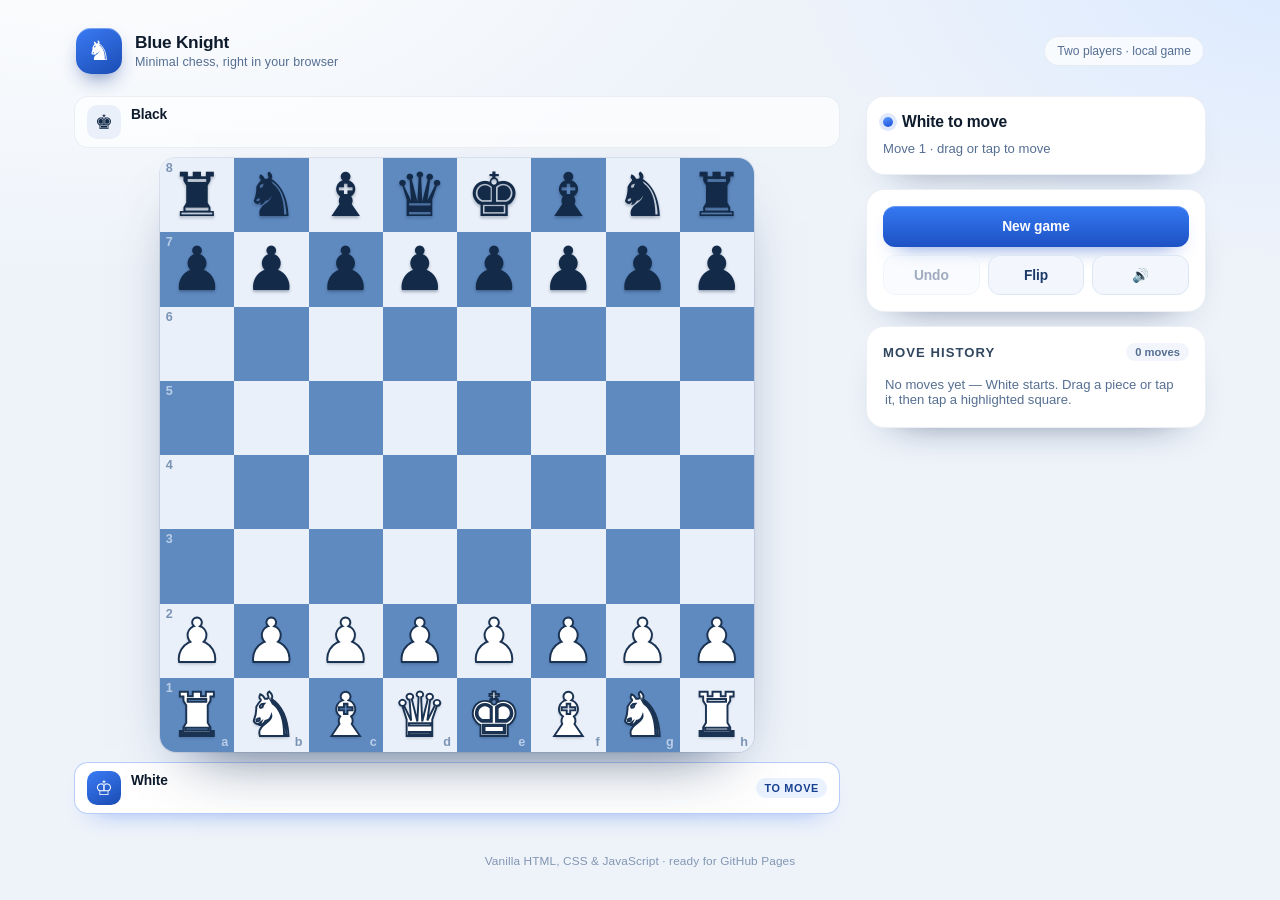
==== index.html @ 2e426486 "Add Blue Knight: single-file responsive chess game - Self-contained engine: legal move generation, c" ====
<!DOCTYPE html>
<html lang="en">
<head>
<meta charset="utf-8" />
<meta name="viewport" content="width=device-width, initial-scale=1, viewport-fit=cover" />
<meta name="theme-color" content="#eef3fa" />
<meta name="description" content="Blue Knight — a modern, responsive chess game built with vanilla HTML, CSS and JavaScript. Play locally with drag and drop, legal move checks, checkmate, stalemate and draw detection." />
<title>Blue Knight · Play Chess</title>
<link rel="icon" href="data:image/svg+xml,%3Csvg xmlns='http://www.w3.org/2000/svg' viewBox='0 0 100 100'%3E%3Crect width='100' height='100' rx='24' fill='%232563eb'/%3E%3Ctext x='50' y='76' font-size='68' text-anchor='middle' fill='%23fff' font-family='serif'%3E%E2%99%9E%3C/text%3E%3C/svg%3E" />
<style>
  /* ============================================================
     Tokens + reset
     ============================================================ */
  :root{
    --bg:#eef3fa;
    --surface:#ffffff;
    --ink:#0e1b2c;
    --ink-soft:#31465f;
    --muted:#556f92;
    --line:#dce7f6;
    --blue:#2563eb;
    --blue-strong:#1d4ed8;
    --blue-deep:#12325f;
    --blue-soft:#eaf1ff;
    --sq-light:#e9f0fa;
    --sq-dark:#5f8ac0;
    --sel:rgba(37,99,235,.45);
    --last:rgba(250,196,60,.45);
    --danger:#e5484d;
    --radius-lg:20px;
    --radius:14px;
    --shadow-panel:0 18px 40px -30px rgba(13,38,79,.8);
    --shadow-board:0 30px 60px -34px rgba(13,38,79,.8);
  }

  *,*::before,*::after{ box-sizing:border-box; }

  html,body{ margin:0; padding:0; }

  body{
    font-family:"Inter",-apple-system,BlinkMacSystemFont,"Segoe UI",Roboto,Helvetica,Arial,sans-serif;
    color:var(--ink);
    background:
      radial-gradient(1100px 620px at 8% -12%, #ffffff 0%, rgba(255,255,255,0) 62%),
      radial-gradient(900px 520px at 102% -4%, #dbe9ff 0%, rgba(219,233,255,0) 58%),
      var(--bg);
    min-height:100dvh;
    -webkit-font-smoothing:antialiased;
    -webkit-tap-highlight-color:transparent;
  }

  .app{
    width:100%;
    max-width:1180px;
    margin:0 auto;
    padding:24px 24px 32px;
    display:flex;
    flex-direction:column;
    min-height:100dvh;
  }

  /* ============================================================
     Header
     ============================================================ */
  .topbar{
    display:flex;
    align-items:center;
    justify-content:space-between;
    gap:16px;
    padding:4px 2px 22px;
  }

  .brand{ display:flex; align-items:center; gap:13px; min-width:0; }

  .brand-mark{
    width:46px; height:46px;
    flex:0 0 auto;
    border-radius:15px;
    display:grid; place-items:center;
    font-size:27px; line-height:1;
    color:#fff;
    background:linear-gradient(150deg,#3b7bf5 0%,#1a4cb3 100%);
    box-shadow:0 10px 22px -10px rgba(21,58,143,.9), inset 0 1px 0 rgba(255,255,255,.35);
  }

  .brand-text h1{
    margin:0;
    font-size:1.08rem;
    letter-spacing:-.015em;
    line-height:1.15;
  }

  .brand-text p{
    margin:3px 0 0;
    font-size:.78rem;
    color:var(--muted);
    letter-spacing:.01em;
  }

  .top-meta{
    font-size:.76rem;
    color:var(--muted);
    background:rgba(255,255,255,.72);
    border:1px solid rgba(21,58,117,.08);
    padding:7px 12px;
    border-radius:999px;
    white-space:nowrap;
  }

  /* ============================================================
     Layout
     ============================================================ */
  .layout{
    display:grid;
    grid-template-columns:minmax(0,1fr) 340px;
    gap:26px;
    align-items:start;
    flex:1;
  }

  .board-area{
    display:flex;
    flex-direction:column;
    gap:10px;
    min-width:0;
  }

  .board-wrap{
    display:flex;
    justify-content:center;
    width:100%;
  }

  /* ============================================================
     Board
     ============================================================ */
  .board{
    --sq:64px;
    position:relative;
    width:min(100%, 620px);
    width:min(100%, 66dvh, 620px);
    aspect-ratio:1 / 1;
    border-radius:16px;
    overflow:hidden;
    background:#dfe9f7;
    box-shadow:
      0 0 0 1px rgba(21,58,117,.10),
      0 3px 0 rgba(255,255,255,.85) inset,
      var(--shadow-board);
    touch-action:none;
    user-select:none;
    -webkit-user-select:none;
  }

  .squares{
    position:absolute;
    inset:0;
    display:grid;
    grid-template-columns:repeat(8,1fr);
    grid-template-rows:repeat(8,1fr);
    z-index:1;
  }

  .sq{ position:relative; }
  .sq.light{ background:var(--sq-light); }
  .sq.dark{ background:var(--sq-dark); }

  /* highlight layers */
  .sq::before{
    content:"";
    position:absolute;
    inset:0;
    pointer-events:none;
    opacity:0;
    transition:opacity .13s ease;
  }
  .sq.last::before{ background:var(--last); opacity:1; }
  .sq.sel::before{ background:var(--sel); opacity:1; }
  .sq.check{
    background-image:radial-gradient(circle at 50% 55%,
      rgba(229,72,77,.95) 0%,
      rgba(229,72,77,.5) 46%,
      rgba(229,72,77,0) 74%);
  }

  .coord{
    position:absolute;
    font-size:calc(var(--sq) * .17);
    font-weight:700;
    line-height:1;
    opacity:.62;
    pointer-events:none;
    letter-spacing:.02em;
    z-index:2;
  }
  .coord.rank{ top:.32em; left:.45em; }
  .coord.file{ bottom:.3em; right:.45em; }
  .sq.light .coord{ color:#3a5c8a; }
  .sq.dark .coord{ color:#f2f7ff; }

  /* pieces */
  .pieces{
    position:absolute;
    inset:0;
    z-index:3;
    pointer-events:none;
  }
  .board{ cursor:pointer; }

  .piece{
    position:absolute;
    top:0; left:0;
    width:12.5%;
    height:12.5%;
    display:grid;
    place-items:center;
    font-size:calc(var(--sq) * .82);
    line-height:1;
    font-family:"Segoe UI Symbol","Noto Sans Symbols 2","Apple Symbols","DejaVu Sans",sans-serif;
    transition:transform .17s cubic-bezier(.2,.85,.25,1);
    will-change:transform;
  }

  .piece.w{
    color:#ffffff;
    -webkit-text-stroke:calc(var(--sq) * .026) #1b3352;
    text-shadow:0 2px 3px rgba(12,28,52,.28);
  }
  .piece.b{
    color:#132b49;
    text-shadow:0 2px 3px rgba(12,28,52,.32);
  }
  .piece.dragging{
    transition:none;
    z-index:40;
    scale:1.08;
    cursor:grabbing;
    filter:drop-shadow(0 12px 14px rgba(9,23,44,.32));
  }

  /* legal-move hints sit above pieces */
  .hints{
    position:absolute;
    inset:0;
    z-index:4;
    pointer-events:none;
  }
  .hint{
    position:absolute;
    top:0; left:0;
    width:12.5%;
    height:12.5%;
  }
  .hint .mark{
    position:absolute;
    inset:0;
    margin:auto;
    border-radius:999px;
  }
  .hint.dot .mark{
    width:26%;
    height:26%;
    background:rgba(12,34,66,.34);
    box-shadow:0 1px 2px rgba(4,14,30,.18);
  }
  .hint.ring .mark{
    inset:8%;
    width:auto; height:auto;
    border:calc(var(--sq) * .062) solid rgba(12,34,66,.3);
  }

  /* game-over overlay */
  .board-overlay{
    position:absolute;
    inset:0;
    z-index:60;
    display:grid;
    place-items:center;
    padding:18px;
    background:rgba(11,26,46,.38);
    -webkit-backdrop-filter:blur(4px);
    backdrop-filter:blur(4px);
    opacity:0;
    pointer-events:none;
    transition:opacity .26s ease;
  }
  .board-overlay.show{ opacity:1; pointer-events:auto; }

  .result-card{
    width:min(100%, 320px);
    background:#fff;
    border-radius:18px;
    padding:22px 22px 18px;
    text-align:center;
    box-shadow:0 26px 60px -24px rgba(6,18,36,.7);
    transform:translateY(8px) scale(.98);
    transition:transform .26s cubic-bezier(.2,.85,.25,1);
  }
  .board-overlay.show .result-card{ transform:translateY(0) scale(1); }

  .result-kicker{
    margin:0 0 6px;
    font-size:.7rem;
    letter-spacing:.16em;
    text-transform:uppercase;
    color:var(--muted);
    font-weight:700;
  }
  .result-title{ margin:0; font-size:1.5rem; letter-spacing:-.02em; }
  .result-detail{ margin:6px 0 16px; color:var(--muted); font-size:.88rem; }
  .result-actions{ display:grid; grid-template-columns:1fr 1fr; gap:8px; }

  /* promotion dialog */
  .promo{
    position:absolute;
    inset:0;
    z-index:70;
    display:grid;
    place-items:center;
    padding:18px;
    background:rgba(11,26,46,.42);
    -webkit-backdrop-filter:blur(3px);
    backdrop-filter:blur(3px);
  }
  .promo[hidden]{ display:none; }

  .promo-card{
    background:#fff;
    border-radius:16px;
    padding:16px;
    width:min(100%, 300px);
    text-align:center;
    box-shadow:0 24px 60px -24px rgba(6,18,36,.7);
  }
  .promo-title{
    margin:0 0 12px;
    font-size:.72rem;
    font-weight:700;
    letter-spacing:.14em;
    text-transform:uppercase;
    color:var(--muted);
  }
  .promo-options{
    display:grid;
    grid-template-columns:repeat(4,1fr);
    gap:8px;
  }
  .promo-btn{
    aspect-ratio:1 / 1;
    border:1px solid var(--line);
    background:#f6f9ff;
    border-radius:12px;
    font-size:34px;
    line-height:1;
    cursor:pointer;
    display:grid;
    place-items:center;
    color:#132b49;
    transition:background .15s, transform .1s, border-color .15s;
    font-family:"Segoe UI Symbol","Noto Sans Symbols 2","Apple Symbols","DejaVu Sans",sans-serif;
    padding:0;
  }
  .promo-btn:hover{ background:var(--blue-soft); border-color:#b9d2f8; }
  .promo-btn:active{ transform:scale(.96); }
  .promo-btn.white-piece{ color:#fff; -webkit-text-stroke:2px #1b3352; }
  .promo-cancel{
    margin-top:12px;
    border:0;
    background:none;
    color:var(--muted);
    font:inherit;
    font-size:.82rem;
    cursor:pointer;
    padding:6px 10px;
    border-radius:8px;
  }
  .promo-cancel:hover{ color:var(--ink); background:#f3f7fd; }

  /* ============================================================
     Player bars
     ============================================================ */
  .player{
    display:flex;
    align-items:center;
    gap:10px;
    padding:8px 12px;
    border-radius:14px;
    background:rgba(255,255,255,.66);
    border:1px solid rgba(21,58,117,.07);
    transition:background .2s, border-color .2s, box-shadow .2s;
    min-width:0;
  }
  .player.active{
    background:#fff;
    border-color:rgba(37,99,235,.32);
    box-shadow:0 12px 26px -20px rgba(37,99,235,.95);
  }
  .player-avatar{
    width:34px; height:34px;
    flex:0 0 auto;
    border-radius:10px;
    display:grid; place-items:center;
    font-size:20px;
    background:#eaf0fa;
    color:#132b49;
    transition:background .2s, color .2s;
  }
  .player.active .player-avatar{
    background:linear-gradient(150deg,#3b7bf5,#1a4cb3);
    color:#fff;
  }
  .player-info{
    display:flex;
    flex-direction:column;
    gap:2px;
    min-width:0;
    flex:1;
  }
  .player-name{ font-size:.86rem; font-weight:700; letter-spacing:-.01em; }
  .player-captured{
    font-family:"Segoe UI Symbol","Noto Sans Symbols 2","Apple Symbols","DejaVu Sans",sans-serif;
    font-size:.9rem;
    line-height:1;
    letter-spacing:.03em;
    color:#37506f;
    min-height:14px;
    overflow:hidden;
    white-space:nowrap;
    text-overflow:ellipsis;
  }
  .player-captured .cap.b{ color:#1b2c47; }
  .player-captured .cap.w{
    color:#ffffff;
    -webkit-text-stroke:1px #24405f;
  }
  .player-adv{
    font-size:.78rem;
    font-weight:700;
    color:#1c8a5a;
    white-space:nowrap;
  }
  .turn-pill{
    font-size:.68rem;
    font-weight:700;
    letter-spacing:.06em;
    text-transform:uppercase;
    color:var(--muted);
    background:#eef3fb;
    border-radius:999px;
    padding:4px 8px;
    white-space:nowrap;
    opacity:0;
    transition:opacity .2s;
  }
  .player.active .turn-pill{ opacity:1; color:#17418f; background:var(--blue-soft); }

  /* ============================================================
     Side panel
     ============================================================ */
  .panel{
    display:flex;
    flex-direction:column;
    gap:14px;
    min-width:0;
  }

  .card{
    background:var(--surface);
    border:1px solid rgba(21,58,117,.08);
    border-radius:18px;
    box-shadow:var(--shadow-panel);
    padding:16px;
  }

  .status-top{
    display:flex;
    align-items:center;
    gap:9px;
    font-weight:700;
    font-size:.98rem;
    letter-spacing:-.01em;
  }

  .turn-dot{
    width:10px; height:10px;
    border-radius:50%;
    flex:0 0 auto;
    background:linear-gradient(160deg,#5b9bff,#1d4ed8);
    box-shadow:0 0 0 4px rgba(37,99,235,.14);
    animation:pulse 2s ease-in-out infinite;
  }
  .turn-dot.black{
    background:linear-gradient(160deg,#4a5d78,#0d1b2c);
    box-shadow:0 0 0 4px rgba(13,27,44,.13);
  }
  .turn-dot.still{ animation:none; }

  @keyframes pulse{
    0%,100%{ box-shadow:0 0 0 4px rgba(37,99,235,.14); }
    50%{ box-shadow:0 0 0 7px rgba(37,99,235,.06); }
  }

  .pill{
    font-size:.66rem;
    font-weight:800;
    letter-spacing:.09em;
    text-transform:uppercase;
    padding:3px 8px;
    border-radius:999px;
    white-space:nowrap;
  }
  .check-pill{
    margin-left:auto;
    color:#a11a1f;
    background:#ffe8e8;
    border:1px solid #ffc9c9;
  }
  .check-pill[hidden]{ display:none; }

  .status-detail{
    margin:8px 0 0;
    font-size:.82rem;
    color:var(--muted);
    line-height:1.45;
  }

  .controls{
    display:grid;
    grid-template-columns:repeat(3,minmax(0,1fr));
    gap:8px;
  }

  .btn{
    appearance:none;
    border:0;
    font:inherit;
    font-size:.86rem;
    font-weight:700;
    letter-spacing:-.005em;
    padding:11px 12px;
    border-radius:12px;
    cursor:pointer;
    display:inline-flex;
    align-items:center;
    justify-content:center;
    gap:6px;
    transition:transform .08s ease, box-shadow .2s ease, background .2s ease, color .2s ease;
    white-space:nowrap;
    min-width:0;
  }
  .btn:active{ transform:translateY(1px); }
  .btn:focus-visible{ outline:2px solid var(--blue); outline-offset:2px; }
  .btn[disabled]{ opacity:.42; cursor:not-allowed; transform:none; }

  .controls .btn.primary{ grid-column:1 / -1; }

  .btn.primary{
    color:#fff;
    background:linear-gradient(180deg,#3579f2 0%,#1d51c4 100%);
    box-shadow:0 10px 22px -14px rgba(29,81,196,1), inset 0 1px 0 rgba(255,255,255,.25);
    padding:13px 14px;
  }
  .btn.primary:hover{ background:linear-gradient(180deg,#4083f7 0%,#1b4bb8 100%); }

  .btn.ghost{
    background:#f3f7fd;
    color:#1c3a68;
    border:1px solid var(--line);
  }
  .btn.ghost:hover{ background:#e9f1fd; }

  .card-head{
    display:flex;
    align-items:center;
    justify-content:space-between;
    gap:10px;
    margin-bottom:10px;
  }
  .card-head h2{
    margin:0;
    font-size:.82rem;
    font-weight:800;
    letter-spacing:.08em;
    text-transform:uppercase;
    color:var(--ink-soft);
  }
  .badge{
    font-size:.7rem;
    font-weight:700;
    color:var(--muted);
    background:#f2f6fc;
    border-radius:999px;
    padding:3px 9px;
    white-space:nowrap;
  }

  .history{
    max-height:270px;
    overflow-y:auto;
    overflow-x:hidden;
    padding-right:4px;
    scrollbar-width:thin;
    scrollbar-color:#c6d8ee transparent;
    font-variant-numeric:tabular-nums;
  }
  .history::-webkit-scrollbar{ width:8px; }
  .history::-webkit-scrollbar-thumb{ background:#d3e1f2; border-radius:99px; }
  .history::-webkit-scrollbar-track{ background:transparent; }

  .empty{
    margin:6px 2px 4px;
    font-size:.82rem;
    color:var(--muted);
  }

  .move-row{
    display:grid;
    grid-template-columns:30px minmax(0,1fr) minmax(0,1fr);
    align-items:center;
    gap:4px;
    padding:3px 6px;
    border-radius:8px;
    font-size:.86rem;
  }
  .move-row:nth-child(odd){ background:#f7faff; }
  .move-row .num{ color:#8aa2c2; font-size:.76rem; font-weight:700; }
  .move-row .san{
    padding:3px 7px;
    border-radius:7px;
    color:var(--ink-soft);
    overflow:hidden;
    text-overflow:ellipsis;
    white-space:nowrap;
  }
  .move-row .san.last{
    background:var(--blue-soft);
    color:#17418f;
    font-weight:700;
  }

  .footer{
    margin-top:22px;
    text-align:center;
    font-size:.74rem;
    color:#8296b3;
    letter-spacing:.01em;
  }

  /* ============================================================
     Responsive
     ============================================================ */
  @media (max-width:980px){
    .layout{ grid-template-columns:minmax(0,1fr); gap:18px; }
    .panel{ order:2; }
    .board{ width:min(100%, 560px); width:min(100%, 68dvh, 560px); }
    .history{ max-height:220px; }
    .app{ padding:18px 18px 26px; }
  }

  @media (max-width:560px){
    .app{ padding:14px 12px 22px; }
    .topbar{ padding:2px 2px 14px; }
    .brand-mark{ width:40px; height:40px; border-radius:13px; font-size:23px; }
    .brand-text h1{ font-size:1rem; }
    .brand-text p{ display:none; }
    .top-meta{ font-size:.7rem; padding:6px 10px; }
    .board{ width:100%; border-radius:13px; }
    .board-area{ gap:8px; }
    .player{ padding:6px 9px; gap:8px; border-radius:12px; }
    .player-avatar{ width:28px; height:28px; font-size:17px; border-radius:8px; }
    .player-name{ font-size:.8rem; }
    .turn-pill{ font-size:.6rem; padding:3px 7px; }
    .card{ padding:13px; border-radius:15px; }
    .controls{ grid-template-columns:repeat(3,minmax(0,1fr)); }
    .btn{ font-size:.8rem; padding:10px 8px; }
    .btn.primary{ padding:12px; }
    .history{ max-height:190px; }
    .status-top{ font-size:.92rem; }
  }

  @media (max-width:360px){
    .turn-pill{ display:none; }
    .move-row{ grid-template-columns:26px minmax(0,1fr) minmax(0,1fr); }
  }

  @media (prefers-reduced-motion:reduce){
    *{ animation-duration:.001ms !important; animation-iteration-count:1 !important; transition-duration:.001ms !important; }
  }
</style>
</head>
<body>
<div class="app">

  <header class="topbar">
    <div class="brand">
      <span class="brand-mark" aria-hidden="true">&#9822;</span>
      <div class="brand-text">
        <h1>Blue Knight</h1>
        <p>Minimal chess, right in your browser</p>
      </div>
    </div>
    <div class="top-meta">Two players &middot; local game</div>
  </header>

  <main class="layout">

    <section class="board-area" aria-label="Chess game">
      <div class="player" id="playerTop">
        <div class="player-avatar" id="avatarTop" aria-hidden="true">&#9822;</div>
        <div class="player-info">
          <span class="player-name" id="nameTop">Black</span>
          <span class="player-captured" id="capTop"></span>
        </div>
        <span class="player-adv" id="advTop"></span>
        <span class="turn-pill" id="pillTop">to move</span>
      </div>

      <div class="board-wrap">
        <div class="board" id="board">
          <div class="squares" id="squares" aria-hidden="true"></div>
          <div class="pieces" id="pieces" aria-hidden="true"></div>
          <div class="hints" id="hints" aria-hidden="true"></div>

          <div class="promo" id="promo" hidden>
            <div class="promo-card" role="dialog" aria-modal="true" aria-label="Choose a promotion piece">
              <p class="promo-title">Promote to</p>
              <div class="promo-options" id="promoOptions"></div>
              <button class="promo-cancel" id="promoCancel" type="button">Cancel</button>
            </div>
          </div>

          <div class="board-overlay" id="overlay" aria-hidden="true">
            <div class="result-card">
              <p class="result-kicker" id="resultKicker">Game over</p>
              <h2 class="result-title" id="resultTitle">Checkmate</h2>
              <p class="result-detail" id="resultDetail">White wins</p>
              <div class="result-actions">
                <button class="btn primary" id="playAgainBtn" type="button">Play again</button>
                <button class="btn ghost" id="reviewBtn" type="button">Review</button>
              </div>
            </div>
          </div>
        </div>
      </div>

      <div class="player active" id="playerBottom">
        <div class="player-avatar" id="avatarBottom" aria-hidden="true">&#9818;</div>
        <div class="player-info">
          <span class="player-name" id="nameBottom">White</span>
          <span class="player-captured" id="capBottom"></span>
        </div>
        <span class="player-adv" id="advBottom"></span>
        <span class="turn-pill" id="pillBottom">to move</span>
      </div>
    </section>

    <aside class="panel">
      <section class="card status-card">
        <div class="status-top">
          <span class="turn-dot" id="turnDot" aria-hidden="true"></span>
          <span id="statusTitle" aria-live="polite">White to move</span>
          <span class="pill check-pill" id="checkPill" hidden>Check</span>
        </div>
        <p class="status-detail" id="statusDetail">Move 1 &middot; drag a piece or tap two squares</p>
      </section>

      <section class="card controls-card">
        <div class="controls">
          <button class="btn primary" id="newGameBtn" type="button">New game</button>
          <button class="btn ghost" id="undoBtn" type="button" disabled>Undo</button>
          <button class="btn ghost" id="flipBtn" type="button">Flip</button>
          <button class="btn ghost" id="soundBtn" type="button" aria-pressed="true" aria-label="Toggle sound">&#128266;</button>
        </div>
      </section>

      <section class="card history-card">
        <div class="card-head">
          <h2>Move history</h2>
          <span class="badge" id="plyBadge">0 moves</span>
        </div>
        <div class="history" id="history"></div>
      </section>
    </aside>

  </main>

  <footer class="footer">Vanilla HTML, CSS &amp; JavaScript &middot; ready for GitHub Pages</footer>
</div>

<noscript>
  <p style="text-align:center;padding:20px;font-family:sans-serif">This chess game needs JavaScript enabled.</p>
</noscript>

<script>
/* ============================================================================
   CHESS ENGINE
   A compact, dependency-free chess implementation:
   legal move generation, castling, en passant, promotion, SAN notation,
   check / checkmate / stalemate, and draw detection.
   ============================================================================ */
/* ================== CHESS ENGINE START ================== */
var START_FEN = 'rnbqkbnr/pppppppp/8/8/8/8/PPPPPPPP/RNBQKBNR w KQkq - 0 1';
var FILES = 'abcdefgh';

var KNIGHT_DELTAS = [[1,2],[2,1],[2,-1],[1,-2],[-1,-2],[-2,-1],[-2,1],[-1,2]];
var BISHOP_DIRS   = [[1,1],[1,-1],[-1,1],[-1,-1]];
var ROOK_DIRS     = [[1,0],[-1,0],[0,1],[0,-1]];
var KING_DIRS     = [[1,0],[-1,0],[0,1],[0,-1],[1,1],[1,-1],[-1,1],[-1,-1]];

function colorOf(piece){
  return piece === piece.toUpperCase() ? 'w' : 'b';
}

function isLightSquare(index){
  return (((index & 7) + (index >> 3)) & 1) === 0;
}

function squareName(index){
  return FILES[index & 7] + (8 - (index >> 3));
}

function createState(fen){
  var parts = (fen || START_FEN).trim().split(/\s+/);
  var board = new Array(64).fill(null);
  var i = 0;
  for (var c = 0; c < parts[0].length; c++){
    var ch = parts[0][c];
    if (ch === '/') continue;
    if (ch >= '1' && ch <= '8'){ i += Number(ch); }
    else { board[i++] = ch; }
  }

  var turn = parts[1] === 'b' ? 'b' : 'w';

  var rights = parts[2] || '-';
  var castling = {
    K: rights.indexOf('K') !== -1,
    Q: rights.indexOf('Q') !== -1,
    k: rights.indexOf('k') !== -1,
    q: rights.indexOf('q') !== -1
  };

  var ep = null;
  var epName = parts[3] || '-';
  if (epName !== '-' && epName.length === 2){
    var ef = FILES.indexOf(epName[0]);
    var er = Number(epName[1]);
    if (ef >= 0 && er >= 1 && er <= 8) ep = (8 - er) * 8 + ef;
  }

  return {
    board: board,
    turn: turn,
    castling: castling,
    ep: ep,
    half: Number(parts[4] || 0) || 0,
    full: Number(parts[5] || 1) || 1
  };
}

function cloneState(s){
  return {
    board: s.board.slice(),
    turn: s.turn,
    castling: { K: s.castling.K, Q: s.castling.Q, k: s.castling.k, q: s.castling.q },
    ep: s.ep,
    half: s.half,
    full: s.full
  };
}

function stateToKey(s){
  var key = '';
  for (var i = 0; i < 64; i++) key += s.board[i] || '.';
  key += '|' + s.turn + '|';
  key += (s.castling.K ? 'K' : '') + (s.castling.Q ? 'Q' : '') +
         (s.castling.k ? 'k' : '') + (s.castling.q ? 'q' : '');
  key += '|' + (s.ep === null ? '-' : squareName(s.ep));
  return key;
}

function findKing(s, color){
  var king = color === 'w' ? 'K' : 'k';
  for (var i = 0; i < 64; i++) if (s.board[i] === king) return i;
  return -1;
}

function isAttacked(s, index, byColor){
  var x = index & 7;
  var y = index >> 3;
  var board = s.board;

  /* pawns */
  var pawnDir = byColor === 'w' ? 1 : -1;
  for (var px = -1; px <= 1; px += 2){
    var ax = x + px, ay = y + pawnDir;
    if (ax >= 0 && ax < 8 && ay >= 0 && ay < 8){
      var p = board[(ay << 3) | ax];
      if (p && p.toUpperCase() === 'P' && colorOf(p) === byColor) return true;
    }
  }

  /* knights */
  for (var k = 0; k < KNIGHT_DELTAS.length; k++){
    var nx = x + KNIGHT_DELTAS[k][0], ny = y + KNIGHT_DELTAS[k][1];
    if (nx < 0 || nx > 7 || ny < 0 || ny > 7) continue;
    var np = board[(ny << 3) | nx];
    if (np && np.toUpperCase() === 'N' && colorOf(np) === byColor) return true;
  }

  /* kings */
  for (var g = 0; g < KING_DIRS.length; g++){
    var kx = x + KING_DIRS[g][0], ky = y + KING_DIRS[g][1];
    if (kx < 0 || kx > 7 || ky < 0 || ky > 7) continue;
    var kp = board[(ky << 3) | kx];
    if (kp && kp.toUpperCase() === 'K' && colorOf(kp) === byColor) return true;
  }

  /* sliding pieces: rook / queen */
  for (var r = 0; r < ROOK_DIRS.length; r++){
    var rx = x + ROOK_DIRS[r][0], ry = y + ROOK_DIRS[r][1];
    while (rx >= 0 && rx < 8 && ry >= 0 && ry < 8){
      var rp = board[(ry << 3) | rx];
      if (rp){
        if (colorOf(rp) === byColor){
          var rt = rp.toUpperCase();
          if (rt === 'R' || rt === 'Q') return true;
        }
        break;
      }
      rx += ROOK_DIRS[r][0]; ry += ROOK_DIRS[r][1];
    }
  }

  /* sliding pieces: bishop / queen */
  for (var b = 0; b < BISHOP_DIRS.length; b++){
    var bx = x + BISHOP_DIRS[b][0], by = y + BISHOP_DIRS[b][1];
    while (bx >= 0 && bx < 8 && by >= 0 && by < 8){
      var bp = board[(by << 3) | bx];
      if (bp){
        if (colorOf(bp) === byColor){
          var bt = bp.toUpperCase();
          if (bt === 'B' || bt === 'Q') return true;
        }
        break;
      }
      bx += BISHOP_DIRS[b][0]; by += BISHOP_DIRS[b][1];
    }
  }

  return false;
}

function inCheck(s, color){
  var king = findKing(s, color);
  if (king === -1) return false;
  return isAttacked(s, king, color === 'w' ? 'b' : 'w');
}

function pushPawnMoves(moves, from, to, promote){
  if (promote){
    var promos = ['q', 'r', 'b', 'n'];
    for (var i = 0; i < promos.length; i++){
      moves.push({ from: from, to: to, promotion: promos[i] });
    }
  } else {
    moves.push({ from: from, to: to });
  }
}

function pseudoMoves(s){
  var us = s.turn;
  var them = us === 'w' ? 'b' : 'w';
  var moves = [];
  var board = s.board;

  for (var i = 0; i < 64; i++){
    var piece = board[i];
    if (!piece) continue;
    if (colorOf(piece) !== us) continue;

    var type = piece.toUpperCase();
    var x = i & 7;
    var y = i >> 3;

    if (type === 'P'){
      var dir = us === 'w' ? -1 : 1;
      var startRow = us === 'w' ? 6 : 1;
      var promoRow = us === 'w' ? 0 : 7;
      var ny = y + dir;

      if (ny >= 0 && ny < 8){
        var oneSq = (ny << 3) | x;
        if (!board[oneSq]){
          pushPawnMoves(moves, i, oneSq, ny === promoRow);

          var ny2 = y + 2 * dir;
          if (y === startRow && !board[(ny2 << 3) | x]){
            moves.push({ from: i, to: (ny2 << 3) | x });
          }
        }

        for (var dx = -1; dx <= 1; dx += 2){
          var nx = x + dx;
          if (nx < 0 || nx > 7) continue;
          var to = (ny << 3) | nx;
          var target = board[to];
          if (target && colorOf(target) === them){
            pushPawnMoves(moves, i, to, ny === promoRow);
          } else if (!target && s.ep !== null && to === s.ep){
            moves.push({ from: i, to: to, ep: true });
          }
        }
      }

    } else if (type === 'N'){
      for (var n = 0; n < KNIGHT_DELTAS.length; n++){
        var knx = x + KNIGHT_DELTAS[n][0], kny = y + KNIGHT_DELTAS[n][1];
        if (knx < 0 || knx > 7 || kny < 0 || kny > 7) continue;
        var kTo = (kny << 3) | knx;
        var kTarget = board[kTo];
        if (!kTarget || colorOf(kTarget) === them) moves.push({ from: i, to: kTo });
      }

    } else if (type === 'K'){
      for (var g = 0; g < KING_DIRS.length; g++){
        var kx = x + KING_DIRS[g][0], ky = y + KING_DIRS[g][1];
        if (kx < 0 || kx > 7 || ky < 0 || ky > 7) continue;
        var to2 = (ky << 3) | kx;
        var target2 = board[to2];
        if (!target2 || colorOf(target2) === them) moves.push({ from: i, to: to2 });
      }

      /* castling: king must be on its home square, path clear, not through check */
      if (us === 'w' && i === 60){
        if (s.castling.K && board[63] === 'R' && !board[61] && !board[62] &&
            !isAttacked(s, 60, 'b') && !isAttacked(s, 61, 'b') && !isAttacked(s, 62, 'b')){
          moves.push({ from: 60, to: 62, castle: 'k' });
        }
        if (s.castling.Q && board[56] === 'R' && !board[59] && !board[58] && !board[57] &&
            !isAttacked(s, 60, 'b') && !isAttacked(s, 59, 'b') && !isAttacked(s, 58, 'b')){
          moves.push({ from: 60, to: 58, castle: 'q' });
        }
      } else if (us === 'b' && i === 4){
        if (s.castling.k && board[7] === 'r' && !board[5] && !board[6] &&
            !isAttacked(s, 4, 'w') && !isAttacked(s, 5, 'w') && !isAttacked(s, 6, 'w')){
          moves.push({ from: 4, to: 6, castle: 'k' });
        }
        if (s.castling.q && board[0] === 'r' && !board[3] && !board[2] && !board[1] &&
            !isAttacked(s, 4, 'w') && !isAttacked(s, 3, 'w') && !isAttacked(s, 2, 'w')){
          moves.push({ from: 4, to: 2, castle: 'q' });
        }
      }

    } else {
      var dirs = type === 'B' ? BISHOP_DIRS : (type === 'R' ? ROOK_DIRS : KING_DIRS);
      for (var d = 0; d < dirs.length; d++){
        var sx = x + dirs[d][0], sy = y + dirs[d][1];
        while (sx >= 0 && sx < 8 && sy >= 0 && sy < 8){
          var sTo = (sy << 3) | sx;
          var sTarget = board[sTo];
          if (!sTarget){
            moves.push({ from: i, to: sTo });
          } else {
            if (colorOf(sTarget) === them) moves.push({ from: i, to: sTo });
            break;
          }
          sx += dirs[d][0]; sy += dirs[d][1];
        }
      }
    }
  }

  return moves;
}

function applyMove(s, move){
  var from = move.from;
  var to = move.to;
  var piece = s.board[from];
  if (!piece) return;

  var us = colorOf(piece);
  var type = piece.toUpperCase();
  var captured = move.ep
    ? s.board[us === 'w' ? to + 8 : to - 8]
    : s.board[to];

  s.board[from] = null;

  if (move.ep){
    s.board[us === 'w' ? to + 8 : to - 8] = null;
  }

  s.board[to] = piece;

  if (move.promotion){
    s.board[to] = us === 'w' ? move.promotion.toUpperCase() : move.promotion.toLowerCase();
  }

  if (move.castle){
    if (move.castle === 'k'){
      var kRf = us === 'w' ? 63 : 7;
      var kRt = us === 'w' ? 61 : 5;
      s.board[kRt] = s.board[kRf];
      s.board[kRf] = null;
    } else {
      var qRf = us === 'w' ? 56 : 0;
      var qRt = us === 'w' ? 59 : 3;
      s.board[qRt] = s.board[qRf];
      s.board[qRf] = null;
    }
  }

  /* castling rights */
  if (type === 'K'){
    if (us === 'w'){ s.castling.K = false; s.castling.Q = false; }
    else { s.castling.k = false; s.castling.q = false; }
  }
  if (from === 63 || to === 63) s.castling.K = false;
  if (from === 56 || to === 56) s.castling.Q = false;
  if (from === 7  || to === 7 ) s.castling.k = false;
  if (from === 0  || to === 0 ) s.castling.q = false;

  /* en passant target */
  if (type === 'P' && Math.abs(to - from) === 16){
    s.ep = (from + to) / 2;
  } else {
    s.ep = null;
  }

  /* halfmove clock */
  if (type === 'P' || captured) s.half = 0;
  else s.half += 1;

  if (us === 'b') s.full += 1;
  s.turn = us === 'w' ? 'b' : 'w';
}

function legalMoves(s){
  var pseudo = pseudoMoves(s);
  var legal = [];
  var mover = s.turn;

  for (var i = 0; i < pseudo.length; i++){
    var next = cloneState(s);
    applyMove(next, pseudo[i]);

    var king = findKing(next, mover);
    if (king === -1) continue;

    if (!isAttacked(next, king, mover === 'w' ? 'b' : 'w')) legal.push(pseudo[i]);
  }

  return legal;
}

function hasInsufficientMaterial(s){
  var pieces = [];
  for (var i = 0; i < 64; i++){
    var p = s.board[i];
    if (!p) continue;
    var t = p.toUpperCase();
    if (t === 'K') continue;
    pieces.push({ type: t, light: isLightSquare(i) });
  }

  if (pieces.length === 0) return true;
  if (pieces.length === 1){
    var only = pieces[0].type;
    return only === 'B' || only === 'N';
  }
  if (pieces.length === 2){
    return pieces[0].type === 'B' && pieces[1].type === 'B' &&
           pieces[0].light === pieces[1].light;
  }
  return false;
}

/**
 * Move to Standard Algebraic Notation.
 * `moves` must be the legal move list of the position *before* the move.
 */
function moveToSAN(s, move, moves){
  var san;

  if (move.castle){
    san = move.castle === 'k' ? 'O-O' : 'O-O-O';
  } else {
    var piece = s.board[move.from];
    var type = piece.toUpperCase();
    var isCapture = !!s.board[move.to] || !!move.ep;

    if (type === 'P'){
      san = isCapture ? FILES[move.from & 7] + 'x' + squareName(move.to) : squareName(move.to);
      if (move.promotion) san += '=' + move.promotion.toUpperCase();
    } else {
      san = type;

      var others = (moves || []).filter(function(m){
        if (m.from === move.from || m.to !== move.to) return false;
        var other = s.board[m.from];
        return other && other.toUpperCase() === type;
      });

      if (others.length){
        var sameFile = others.some(function(m){ return (m.from & 7) === (move.from & 7); });
        var sameRank = others.some(function(m){ return (m.from >> 3) === (move.from >> 3); });
        if (!sameFile) san += FILES[move.from & 7];
        else if (!sameRank) san += String(8 - (move.from >> 3));
        else san += squareName(move.from);
      }

      if (isCapture) san += 'x';
      san += squareName(move.to);
    }
  }

  var after = cloneState(s);
  applyMove(after, move);

  if (inCheck(after, after.turn)){
    san += legalMoves(after).length === 0 ? '#' : '+';
  }

  return san;
}

/**
 * Full game status for the side to move.
 */
function gameStatus(s, repetitionCount){
  var moves = legalMoves(s);
  var check = inCheck(s, s.turn);
  var mover = s.turn === 'w' ? 'White' : 'Black';
  var other = s.turn === 'w' ? 'Black' : 'White';

  if (moves.length === 0){
    if (check){
      return {
        over: true,
        check: true,
        title: 'Checkmate',
        detail: other + ' wins by checkmate',
        kicker: 'Game over',
        result: s.turn === 'w' ? '0-1' : '1-0'
      };
    }
    return {
      over: true,
      check: false,
      title: 'Stalemate',
      detail: 'Draw — ' + mover + ' has no legal move',
      kicker: 'Game over',
      result: '1/2-1/2'
    };
  }

  if (s.half >= 100){
    return {
      over: true,
      check: check,
      title: 'Draw',
      detail: 'Fifty-move rule reached',
      kicker: 'Game over',
      result: '1/2-1/2'
    };
  }

  if (hasInsufficientMaterial(s)){
    return {
      over: true,
      check: check,
      title: 'Draw',
      detail: 'Insufficient mating material',
      kicker: 'Game over',
      result: '1/2-1/2'
    };
  }

  if (repetitionCount >= 3){
    return {
      over: true,
      check: check,
      title: 'Draw',
      detail: 'Threefold repetition',
      kicker: 'Game over',
      result: '1/2-1/2'
    };
  }

  return {
    over: false,
    check: check,
    title: mover + ' to move',
    detail: check ? mover + ' is in check' : '',
    kicker: '',
    result: ''
  };
}
/* ================== CHESS ENGINE END ================== */


/* ============================================================================
   USER INTERFACE
   ============================================================================ */
(function(){
  'use strict';

  var GLYPH = { K:'\u265A', Q:'\u265B', R:'\u265C', B:'\u265D', N:'\u265E', P:'\u265F' };
  var START_COUNTS = { P:8, N:2, B:2, R:2, Q:1 };
  var PIECE_VALUE = { P:1, N:3, B:3, R:5, Q:9, K:0 };

  var boardEl    = document.getElementById('board');
  var squaresEl  = document.getElementById('squares');
  var piecesEl   = document.getElementById('pieces');
  var hintsEl    = document.getElementById('hints');
  var promoEl    = document.getElementById('promo');
  var promoOpts  = document.getElementById('promoOptions');
  var overlayEl  = document.getElementById('overlay');

  var statusTitleEl = document.getElementById('statusTitle');
  var statusDetailEl = document.getElementById('statusDetail');
  var turnDotEl  = document.getElementById('turnDot');
  var checkPillEl = document.getElementById('checkPill');
  var plyBadgeEl = document.getElementById('plyBadge');
  var historyEl  = document.getElementById('history');

  var resultTitleEl = document.getElementById('resultTitle');
  var resultDetailEl = document.getElementById('resultDetail');
  var resultKickerEl = document.getElementById('resultKicker');

  var playerBars = {
    top: {
      el: document.getElementById('playerTop'),
      avatar: document.getElementById('avatarTop'),
      name: document.getElementById('nameTop'),
      captured: document.getElementById('capTop'),
      adv: document.getElementById('advTop'),
      pill: document.getElementById('pillTop')
    },
    bottom: {
      el: document.getElementById('playerBottom'),
      avatar: document.getElementById('avatarBottom'),
      name: document.getElementById('nameBottom'),
      captured: document.getElementById('capBottom'),
      adv: document.getElementById('advBottom'),
      pill: document.getElementById('pillBottom')
    }
  };

  var newGameBtn = document.getElementById('newGameBtn');
  var undoBtn = document.getElementById('undoBtn');
  var flipBtn = document.getElementById('flipBtn');
  var soundBtn = document.getElementById('soundBtn');
  var playAgainBtn = document.getElementById('playAgainBtn');
  var reviewBtn = document.getElementById('reviewBtn');
  var promoCancel = document.getElementById('promoCancel');

  /* ---------- state ---------- */
  var state = createState();
  var legal = [];
  var selected = null;
  var lastMove = null;
  var moveLog = [];
  var repetitionKeys = [];
  var status = null;
  var gameOver = false;
  var flipped = false;
  var pendingPromotion = null;
  var soundOn = true;
  var squareEls = [];
  var uiPieces = [];
  var drag = null;
  var audioCtx = null;

  /* ============================================================
     Sound
     ============================================================ */
  function playSound(kind){
    if (!soundOn) return;
    try {
      var Ctx = window.AudioContext || window.webkitAudioContext;
      if (!Ctx) return;
      if (!audioCtx) audioCtx = new Ctx();
      if (audioCtx.state === 'suspended') audioCtx.resume();

      var t = audioCtx.currentTime;
      var osc = audioCtx.createOscillator();
      var gain = audioCtx.createGain();
      osc.connect(gain);
      gain.connect(audioCtx.destination);

      if (kind === 'capture'){
        osc.type = 'triangle';
        osc.frequency.setValueAtTime(240, t);
        osc.frequency.exponentialRampToValueAtTime(120, t + 0.13);
        gain.gain.setValueAtTime(0.0001, t);
        gain.gain.exponentialRampToValueAtTime(0.14, t + 0.008);
        gain.gain.exponentialRampToValueAtTime(0.0001, t + 0.17);
        osc.start(t); osc.stop(t + 0.19);
      } else if (kind === 'check'){
        osc.type = 'sine';
        osc.frequency.setValueAtTime(760, t);
        osc.frequency.setValueAtTime(990, t + 0.08);
        gain.gain.setValueAtTime(0.0001, t);
        gain.gain.exponentialRampToValueAtTime(0.1, t + 0.01);
        gain.gain.exponentialRampToValueAtTime(0.0001, t + 0.22);
        osc.start(t); osc.stop(t + 0.24);
      } else if (kind === 'end'){
        osc.type = 'sine';
        osc.frequency.setValueAtTime(520, t);
        osc.frequency.exponentialRampToValueAtTime(260, t + 0.3);
        gain.gain.setValueAtTime(0.0001, t);
        gain.gain.exponentialRampToValueAtTime(0.12, t + 0.02);
        gain.gain.exponentialRampToValueAtTime(0.0001, t + 0.36);
        osc.start(t); osc.stop(t + 0.38);
      } else {
        osc.type = 'sine';
        osc.frequency.setValueAtTime(480, t);
        osc.frequency.exponentialRampToValueAtTime(330, t + 0.07);
        gain.gain.setValueAtTime(0.0001, t);
        gain.gain.exponentialRampToValueAtTime(0.11, t + 0.006);
        gain.gain.exponentialRampToValueAtTime(0.0001, t + 0.1);
        osc.start(t); osc.stop(t + 0.12);
      }
    } catch (err){ /* audio is a nice-to-have */ }
  }

  function refreshSoundButton(){
    soundBtn.textContent = soundOn ? '\uD83D\uDD0A' : '\uD83D\uDD07';
    soundBtn.setAttribute('aria-pressed', String(soundOn));
    soundBtn.setAttribute('aria-label', soundOn ? 'Mute sound' : 'Unmute sound');
  }

  /* ============================================================
     Board construction
     ============================================================ */
  function buildSquares(){
    squaresEl.innerHTML = '';
    squareEls = new Array(64);

    for (var row = 0; row < 8; row++){
      for (var col = 0; col < 8; col++){
        var sq = flipped ? (7 - row) * 8 + (7 - col) : row * 8 + col;
        var el = document.createElement('div');
        el.className = 'sq ' + (isLightSquare(sq) ? 'light' : 'dark');
        el.dataset.sq = String(sq);

        if (col === 0){
          var rankLabel = document.createElement('span');
          rankLabel.className = 'coord rank';
          rankLabel.textContent = String(8 - (sq >> 3));
          el.appendChild(rankLabel);
        }
        if (row === 7){
          var fileLabel = document.createElement('span');
          fileLabel.className = 'coord file';
          fileLabel.textContent = FILES[sq & 7];
          el.appendChild(fileLabel);
        }

        squaresEl.appendChild(el);
        squareEls[sq] = el;
      }
    }
  }

  function pieceTransform(sq){
    var col = flipped ? 7 - (sq & 7) : (sq & 7);
    var row = flipped ? 7 - (sq >> 3) : (sq >> 3);
    return 'translate(' + (col * 100) + '%, ' + (row * 100) + '%)';
  }

  function positionPiece(p, instant){
    if (instant){
      p.el.style.transition = 'none';
      p.el.style.transform = pieceTransform(p.sq);
      /* force reflow so the next transform animates from here */
      void p.el.offsetWidth;
      p.el.style.transition = '';
    } else {
      p.el.style.transform = pieceTransform(p.sq);
    }
  }

  function buildPieces(){
    piecesEl.innerHTML = '';
    uiPieces = [];

    for (var i = 0; i < 64; i++){
      var piece = state.board[i];
      if (!piece) continue;

      var color = piece === piece.toUpperCase() ? 'w' : 'b';
      var el = document.createElement('div');
      el.className = 'piece ' + color;
      el.textContent = GLYPH[piece.toUpperCase()];
      el.dataset.sq = String(i);
      piecesEl.appendChild(el);

      var obj = { sq: i, color: color, type: piece.toUpperCase(), el: el };
      uiPieces.push(obj);
      positionPiece(obj, true);
    }
  }

  function applyMoveToUI(move){
    var mover = null;
    for (var i = 0; i < uiPieces.length; i++){
      if (uiPieces[i].sq === move.from){ mover = uiPieces[i]; break; }
    }
    if (!mover) return;

    var victimSq = move.ep
      ? (mover.color === 'w' ? move.to + 8 : move.to - 8)
      : move.to;

    for (var j = uiPieces.length - 1; j >= 0; j--){
      if (uiPieces[j] !== mover && uiPieces[j].sq === victimSq){
        uiPieces[j].el.remove();
        uiPieces.splice(j, 1);
      }
    }

    if (move.castle){
      var kSide = move.castle === 'k';
      var rookFrom = mover.color === 'w' ? (kSide ? 63 : 56) : (kSide ? 7 : 0);
      var rookTo   = mover.color === 'w' ? (kSide ? 61 : 59) : (kSide ? 5 : 3);
      for (var k = 0; k < uiPieces.length; k++){
        if (uiPieces[k].sq === rookFrom){
          uiPieces[k].sq = rookTo;
          positionPiece(uiPieces[k]);
          break;
        }
      }
    }

    mover.sq = move.to;
    if (move.promotion){
      mover.type = move.promotion.toUpperCase();
      mover.el.textContent = GLYPH[mover.type];
      mover.el.classList.add('promoted');
    }
    mover.el.dataset.sq = String(move.to);
    positionPiece(mover);
  }

  /* ============================================================
     Rendering
     ============================================================ */
  function renderSquares(){
    var checked = inCheck(state, state.turn) ? findKing(state, state.turn) : -1;

    for (var i = 0; i < 64; i++){
      var el = squareEls[i];
      if (!el) continue;
      el.classList.toggle('last', !!lastMove && (lastMove.from === i || lastMove.to === i));
      el.classList.toggle('sel', selected === i);
      el.classList.toggle('check', checked === i);
    }
  }

  function renderHints(){
    hintsEl.innerHTML = '';
    if (gameOver || selected === null) return;

    var targets = legal.filter(function(m){ return m.from === selected; });
    var seen = {};

    for (var i = 0; i < targets.length; i++){
      var m = targets[i];
      if (seen[m.to]) continue;
      seen[m.to] = true;

      var isCapture = !!state.board[m.to] || !!m.ep;
      var hint = document.createElement('div');
      hint.className = 'hint ' + (isCapture ? 'ring' : 'dot');
      hint.style.transform = pieceTransform(m.to);

      var mark = document.createElement('span');
      mark.className = 'mark';
      hint.appendChild(mark);
      hintsEl.appendChild(hint);
    }
  }

  function renderStatus(){
    statusTitleEl.textContent = status.title;
    turnDotEl.classList.toggle('black', state.turn === 'b');
    turnDotEl.classList.toggle('still', gameOver);

    if (status.over){
      statusDetailEl.textContent = status.detail + (status.result ? ' · ' + status.result : '');
      checkPillEl.hidden = !status.check;
    } else {
      var bits = ['Move ' + state.full];
      if (status.check) bits.push('check!');
      else bits.push('drag or tap to move');
      statusDetailEl.textContent = bits.join(' · ');
      checkPillEl.hidden = !status.check;
    }
  }

  function materialInfo(){
    var alive = { w: {}, b: {} };
    var score = { w: 0, b: 0 };

    for (var i = 0; i < 64; i++){
      var p = state.board[i];
      if (!p) continue;
      var c = p === p.toUpperCase() ? 'w' : 'b';
      var t = p.toUpperCase();
      alive[c][t] = (alive[c][t] || 0) + 1;
      score[c] += PIECE_VALUE[t] || 0;
    }

    var captured = { w: [], b: [] };
    var order = ['Q', 'R', 'B', 'N', 'P'];
    ['w', 'b'].forEach(function(side){
      var opp = side === 'w' ? 'b' : 'w';
      order.forEach(function(type){
        var missing = Math.max(0, START_COUNTS[type] - (alive[opp][type] || 0));
        for (var n = 0; n < missing; n++) captured[side].push(type);
      });
    });

    return { captured: captured, score: score };
  }

  function renderPlayers(){
    var info = materialInfo();
    var whiteAdv = info.score.w - info.score.b;
    var topColor = flipped ? 'w' : 'b';
    var bottomColor = flipped ? 'b' : 'w';

    function fillBar(bar, color){
      var isWhite = color === 'w';
      bar.name.textContent = isWhite ? 'White' : 'Black';
      bar.avatar.textContent = isWhite ? '\u2654' : '\u265A';

      var takenByThisSide = info.captured[isWhite ? 'w' : 'b'];
      var capColor = isWhite ? 'b' : 'w';
      bar.captured.innerHTML = takenByThisSide.map(function(t){
        return '<span class="cap ' + capColor + '">' + GLYPH[t] + '</span>';
      }).join('');

      var advantage = isWhite ? whiteAdv : -whiteAdv;
      bar.adv.textContent = advantage > 0 ? '+' + advantage : '';

      var isTurn = !gameOver && state.turn === color;
      bar.el.classList.toggle('active', isTurn);
      bar.pill.textContent = isTurn ? 'to move' : '';
    }

    fillBar(playerBars.top, topColor);
    fillBar(playerBars.bottom, bottomColor);
  }

  function escapeHtml(str){
    return String(str).replace(/[&<>"']/g, function(ch){
      return ({ '&':'&amp;', '<':'&lt;', '>':'&gt;', '"':'&quot;', "'":'&#39;' })[ch];
    });
  }

  function renderHistory(){
    var count = moveLog.length;
    plyBadgeEl.textContent = count + (count === 1 ? ' move' : ' moves');

    if (!count){
      historyEl.innerHTML = '<p class="empty">No moves yet — White starts. Drag a piece or tap it, then tap a highlighted square.</p>';
      return;
    }

    var html = '';
    for (var i = 0; i < count; i += 2){
      var white = moveLog[i];
      var black = moveLog[i + 1];
      var isLastWhite = (i === count - 1);
      var isLastBlack = (i + 1 === count - 1);

      html += '<div class="move-row">' +
        '<span class="num">' + (i / 2 + 1) + '.</span>' +
        '<span class="san' + (isLastWhite ? ' last' : '') + '">' + escapeHtml(white.san) + '</span>' +
        '<span class="san' + (isLastBlack ? ' last' : '') + '">' + (black ? escapeHtml(black.san) : '') + '</span>' +
        '</div>';
    }

    historyEl.innerHTML = html;
    historyEl.scrollTop = historyEl.scrollHeight;
  }

  var overlayDismissed = false;

  function renderOverlay(){
    var show = gameOver && !overlayDismissed;
    overlayEl.classList.toggle('show', show);
    overlayEl.setAttribute('aria-hidden', show ? 'false' : 'true');

    if (show){
      resultKickerEl.textContent = status.kicker || 'Game over';
      resultTitleEl.textContent = status.title;
      resultDetailEl.textContent = status.detail + (status.result ? ' · ' + status.result : '');
    }
  }

  function renderAll(){
    renderSquares();
    renderHints();
    renderStatus();
    renderPlayers();
    renderHistory();
    renderOverlay();
    undoBtn.disabled = moveLog.length === 0;
  }

  function updateGameState(){
    status = gameStatus(state, countRepetitions());
    gameOver = status.over;
    if (!gameOver) overlayDismissed = false;
  }

  function countRepetitions(){
    if (!repetitionKeys.length) return 0;
    var key = repetitionKeys[repetitionKeys.length - 1];
    var n = 0;
    for (var i = 0; i < repetitionKeys.length; i++) if (repetitionKeys[i] === key) n++;
    return n;
  }

  /* ============================================================
     Game actions
     ============================================================ */
  function newGame(){
    state = createState(START_FEN);
    legal = legalMoves(state);
    selected = null;
    lastMove = null;
    moveLog = [];
    repetitionKeys = [stateToKey(state)];
    pendingPromotion = null;
    overlayDismissed = false;
    drag = null;

    hidePromotion();
    buildSquares();
    buildPieces();
    updateGameState();
    renderAll();
  }

  function select(sq){
    selected = sq;
    renderSquares();
    renderHints();
  }

  function isLegalTarget(to){
    if (selected === null) return false;
    for (var i = 0; i < legal.length; i++){
      if (legal[i].from === selected && legal[i].to === to) return true;
    }
    return false;
  }

  function tryMove(from, to){
    var options = legal.filter(function(m){ return m.from === from && m.to === to; });
    if (!options.length) return false;

    if (options.length > 1 && options[0].promotion){
      showPromotion(options);
      return true;
    }

    performMove(options[0]);
    return true;
  }

  function performMove(move){
    var before = cloneState(state);
    var san = moveToSAN(state, move, legal);
    var wasCapture = !!state.board[move.to] || !!move.ep;

    applyMove(state, move);
    moveLog.push({ san: san, move: move, before: before });
    repetitionKeys.push(stateToKey(state));

    applyMoveToUI(move);
    lastMove = { from: move.from, to: move.to };
    selected = null;

    legal = legalMoves(state);
    updateGameState();
    renderAll();

    if (gameOver) playSound('end');
    else if (status.check) playSound('check');
    else if (wasCapture) playSound('capture');
    else playSound('move');
  }

  function undoMove(){
    if (!moveLog.length) return;

    var last = moveLog.pop();
    state = last.before;
    repetitionKeys.pop();

    pendingPromotion = null;
    overlayDismissed = false;
    hidePromotion();

    var prev = moveLog.length ? moveLog[moveLog.length - 1].move : null;
    lastMove = prev ? { from: prev.from, to: prev.to } : null;
    selected = null;

    legal = legalMoves(state);
    buildPieces();
    updateGameState();
    renderAll();
  }

  /* ============================================================
     Promotion dialog
     ============================================================ */
  function showPromotion(options){
    pendingPromotion = options;
    promoOpts.innerHTML = '';
    promoEl.hidden = false;

    var color = state.turn;
    var promoOrder = ['Q', 'R', 'B', 'N'];

    promoOrder.forEach(function(type){
      var option = null;
      for (var i = 0; i < options.length; i++){
        if (options[i].promotion.toUpperCase() === type){ option = options[i]; break; }
      }
      if (!option) return;

      var btn = document.createElement('button');
      btn.type = 'button';
      btn.className = 'promo-btn' + (color === 'w' ? ' white-piece' : '');
      btn.textContent = GLYPH[type];
      btn.setAttribute('aria-label', 'Promote to ' + type);
      btn.addEventListener('click', function(){
        hidePromotion();
        pendingPromotion = null;
        performMove(option);
      });
      promoOpts.appendChild(btn);
    });
  }

  function hidePromotion(){
    promoEl.hidden = true;
    promoOpts.innerHTML = '';
  }

  /* ============================================================
     Pointer interaction (drag + tap)
     ============================================================ */
  function squareFromPoint(clientX, clientY){
    var rect = boardEl.getBoundingClientRect();
    var fx = (clientX - rect.left) / rect.width;
    var fy = (clientY - rect.top) / rect.height;
    if (fx < 0 || fx >= 1 || fy < 0 || fy >= 1) return -1;

    var col = Math.floor(fx * 8);
    var row = Math.floor(fy * 8);
    if (flipped){ col = 7 - col; row = 7 - row; }
    return row * 8 + col;
  }

  function onPointerDown(event){
    if (gameOver || pendingPromotion || !promoEl.hidden) return;
    if (event.pointerType === 'mouse' && event.button !== 0) return;

    var sq = squareFromPoint(event.clientX, event.clientY);
    if (sq < 0) return;

    var piece = state.board[sq];
    var isOwn = piece && ((piece === piece.toUpperCase() ? 'w' : 'b') === state.turn);

    /* tap on a legal destination of the current selection */
    if (selected !== null && selected !== sq && isLegalTarget(sq)){
      tryMove(selected, sq);
      event.preventDefault();
      return;
    }

    if (isOwn){
      var wasSelected = selected === sq;
      select(sq);
      drag = {
        from: sq,
        startX: event.clientX,
        startY: event.clientY,
        active: false,
        wasSelected: wasSelected,
        piece: null
      };
      event.preventDefault();
    } else if (selected !== null){
      select(null);
    }
  }

  function onPointerMove(event){
    if (!drag) return;

    var dx = event.clientX - drag.startX;
    var dy = event.clientY - drag.startY;

    if (!drag.active){
      if (Math.sqrt(dx * dx + dy * dy) < 5) return;
      drag.active = true;
      for (var i = 0; i < uiPieces.length; i++){
        if (uiPieces[i].sq === drag.from){ drag.piece = uiPieces[i]; break; }
      }
      if (drag.piece){
        drag.piece.el.classList.add('dragging');
        drag.piece.el.style.transition = 'none';
      }
    }

    if (!drag.piece) return;

    var rect = boardEl.getBoundingClientRect();
    var size = rect.width / 8;
    var x = event.clientX - rect.left - size / 2;
    var y = event.clientY - rect.top - size / 2;
    drag.piece.el.style.transform = 'translate(' + x + 'px, ' + y + 'px)';
  }

  function onPointerUp(event){
    if (!drag) return;

    var d = drag;
    drag = null;

    if (d.piece){
      d.piece.el.classList.remove('dragging');
      d.piece.el.style.transition = '';
      positionPiece(d.piece);
    }

    if (d.active){
      var sq = squareFromPoint(event.clientX, event.clientY);
      if (sq >= 0 && sq !== d.from && isLegalTarget(sq)){
        tryMove(d.from, sq);
      }
      return;
    }

    /* simple tap: tapping the already-selected piece deselects it */
    if (d.wasSelected && selected === d.from) select(null);
  }

  function onKeyDown(event){
    if (event.key === 'Escape'){
      if (!promoEl.hidden){
        hidePromotion();
        pendingPromotion = null;
        renderAll();
        return;
      }
      if (selected !== null){
        select(null);
      } else if (overlayEl.classList.contains('show')){
        overlayDismissed = true;
        renderOverlay();
      }
    }
  }

  /* ============================================================
     Controls
     ============================================================ */
  newGameBtn.addEventListener('click', function(){
    newGame();
    playSound('move');
  });

  playAgainBtn.addEventListener('click', function(){
    newGame();
    playSound('move');
  });

  reviewBtn.addEventListener('click', function(){
    overlayDismissed = true;
    renderOverlay();
  });

  undoBtn.addEventListener('click', function(){
    undoMove();
    playSound('move');
  });

  flipBtn.addEventListener('click', function(){
    flipped = !flipped;
    buildSquares();
    for (var i = 0; i < uiPieces.length; i++) positionPiece(uiPieces[i]);
    renderAll();
  });

  soundBtn.addEventListener('click', function(){
    soundOn = !soundOn;
    refreshSoundButton();
    if (soundOn) playSound('move');
  });

  promoCancel.addEventListener('click', function(){
    hidePromotion();
    pendingPromotion = null;
    selected = null;
    renderAll();
  });

  /* ============================================================
     Wire up + boot
     ============================================================ */
  boardEl.addEventListener('pointerdown', onPointerDown);
  window.addEventListener('pointermove', onPointerMove);
  window.addEventListener('pointerup', onPointerUp);
  window.addEventListener('pointercancel', onPointerUp);
  window.addEventListener('keydown', onKeyDown);

  function syncSquareSize(){
    boardEl.style.setProperty('--sq', (boardEl.clientWidth / 8) + 'px');
  }

  if (typeof ResizeObserver !== 'undefined'){
    new ResizeObserver(syncSquareSize).observe(boardEl);
  } else {
    window.addEventListener('resize', syncSquareSize);
  }

  refreshSoundButton();
  syncSquareSize();
  newGame();
  syncSquareSize();
})();
</script>
</body>
</html>
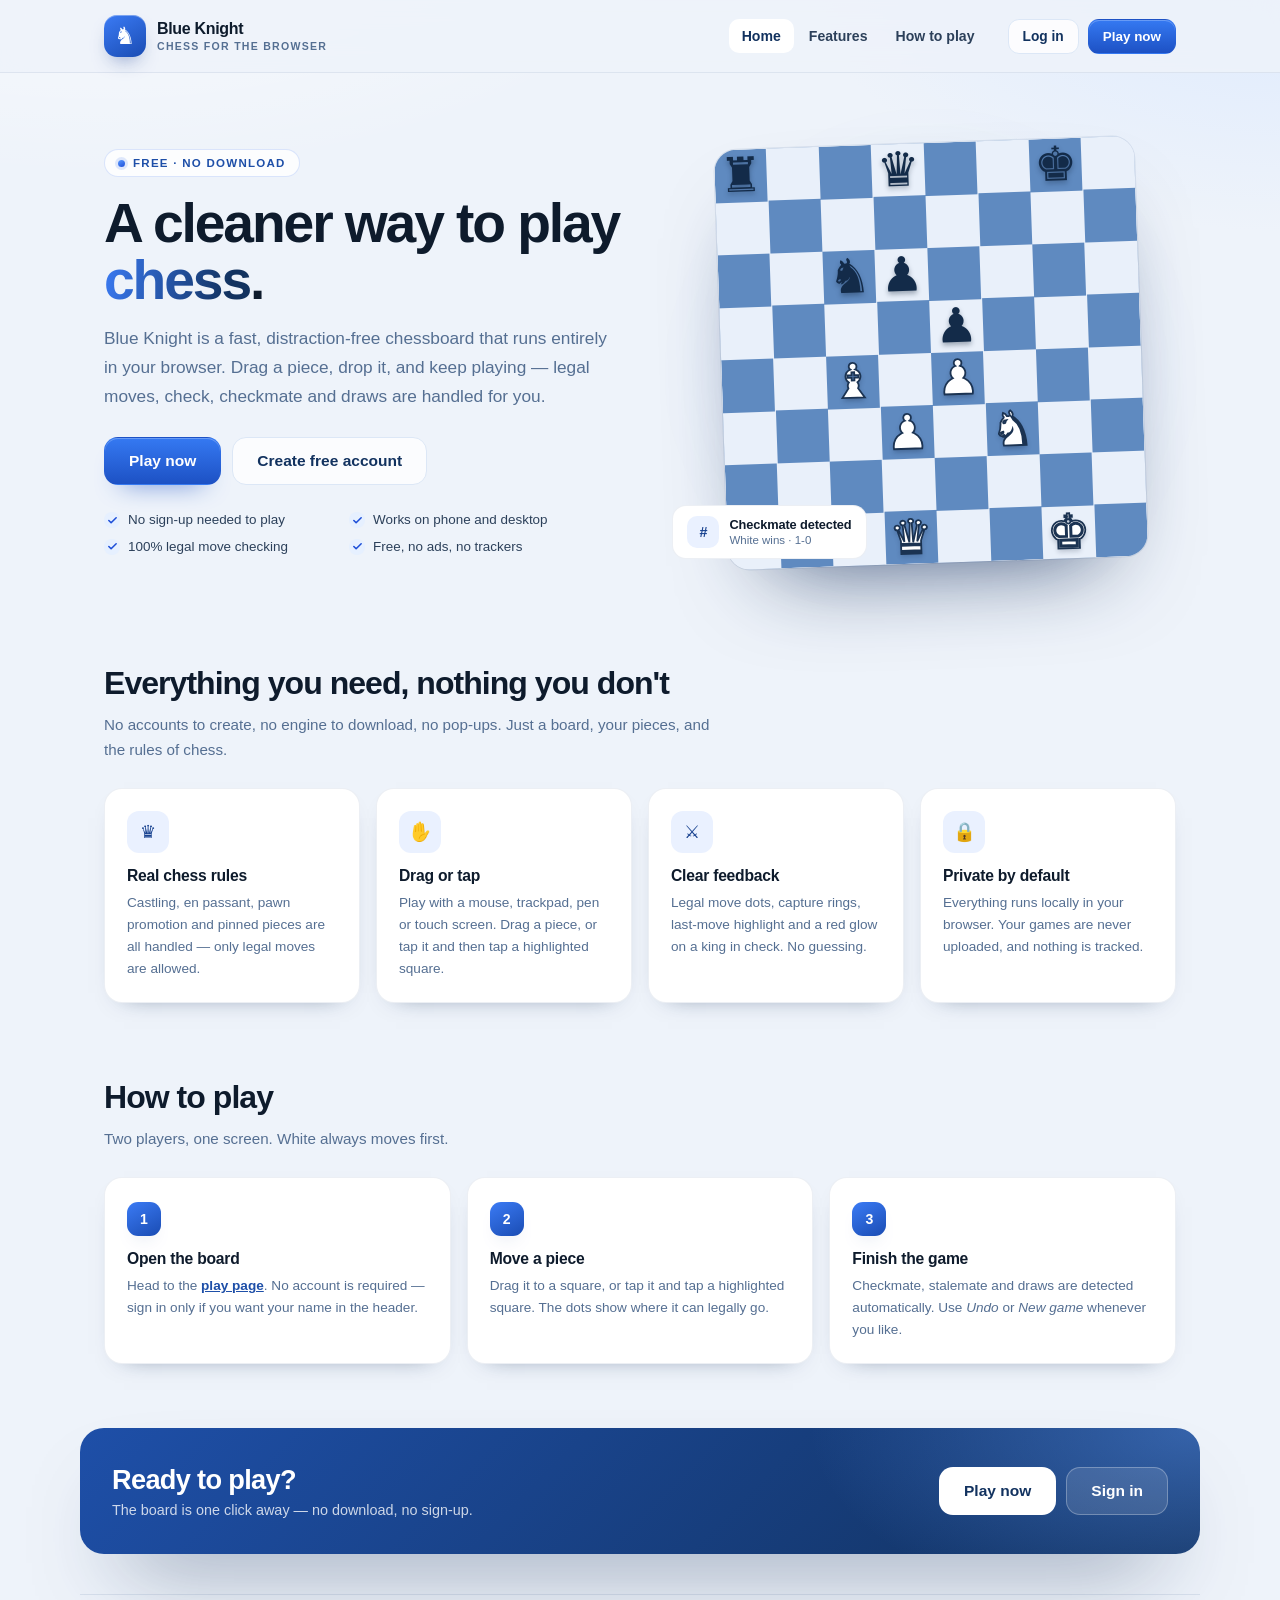
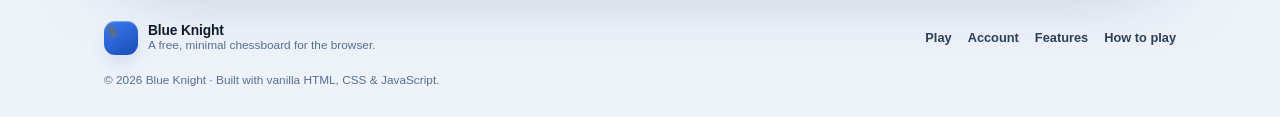
==== commit 735890a0: "Add landing page and demo login, split site from the game - index.html: marketing landing page (hero" ====
--- a/index.html
+++ b/index.html
@@ -4,2043 +4,182 @@
 <meta charset="utf-8" />
 <meta name="viewport" content="width=device-width, initial-scale=1, viewport-fit=cover" />
 <meta name="theme-color" content="#eef3fa" />
-<meta name="description" content="Blue Knight — a modern, responsive chess game built with vanilla HTML, CSS and JavaScript. Play locally with drag and drop, legal move checks, checkmate, stalemate and draw detection." />
-<title>Blue Knight · Play Chess</title>
+<meta name="description" content="Blue Knight is a free, modern chessboard for the browser. Drag, drop and play with full legal move checking, checkmate and draw detection — on desktop and mobile." />
+<meta property="og:type" content="website" />
+<meta property="og:title" content="Blue Knight · A cleaner way to play chess" />
+<meta property="og:description" content="A fast, distraction-free chessboard for the browser. Legal moves, checkmate and draws handled for you." />
+<title>Blue Knight · A cleaner way to play chess</title>
 <link rel="icon" href="data:image/svg+xml,%3Csvg xmlns='http://www.w3.org/2000/svg' viewBox='0 0 100 100'%3E%3Crect width='100' height='100' rx='24' fill='%232563eb'/%3E%3Ctext x='50' y='76' font-size='68' text-anchor='middle' fill='%23fff' font-family='serif'%3E%E2%99%9E%3C/text%3E%3C/svg%3E" />
-<style>
-  /* ============================================================
-     Tokens + reset
-     ============================================================ */
-  :root{
-    --bg:#eef3fa;
-    --surface:#ffffff;
-    --ink:#0e1b2c;
-    --ink-soft:#31465f;
-    --muted:#556f92;
-    --line:#dce7f6;
-    --blue:#2563eb;
-    --blue-strong:#1d4ed8;
-    --blue-deep:#12325f;
-    --blue-soft:#eaf1ff;
-    --sq-light:#e9f0fa;
-    --sq-dark:#5f8ac0;
-    --sel:rgba(37,99,235,.45);
-    --last:rgba(250,196,60,.45);
-    --danger:#e5484d;
-    --radius-lg:20px;
-    --radius:14px;
-    --shadow-panel:0 18px 40px -30px rgba(13,38,79,.8);
-    --shadow-board:0 30px 60px -34px rgba(13,38,79,.8);
-  }
+<link rel="stylesheet" href="assets/site.css" />
+</head>
+<body class="site">
 
-  *,*::before,*::after{ box-sizing:border-box; }
+<a class="skip-link" href="#main">Skip to content</a>
 
-  html,body{ margin:0; padding:0; }
+<header class="site-header">
+  <div class="wrap header-inner">
+    <a class="brand" href="index.html">
+      <span class="brand-mark" aria-hidden="true">&#9822;</span>
+      <span>
+        <span class="brand-name">Blue Knight</span>
+        <span class="brand-sub">Chess for the browser</span>
+      </span>
+    </a>
 
-  body{
-    font-family:"Inter",-apple-system,BlinkMacSystemFont,"Segoe UI",Roboto,Helvetica,Arial,sans-serif;
-    color:var(--ink);
-    background:
-      radial-gradient(1100px 620px at 8% -12%, #ffffff 0%, rgba(255,255,255,0) 62%),
-      radial-gradient(900px 520px at 102% -4%, #dbe9ff 0%, rgba(219,233,255,0) 58%),
-      var(--bg);
-    min-height:100dvh;
-    -webkit-font-smoothing:antialiased;
-    -webkit-tap-highlight-color:transparent;
-  }
+    <nav class="nav" id="siteNav" aria-label="Main">
+      <a href="index.html" aria-current="page">Home</a>
+      <a href="index.html#features">Features</a>
+      <a href="index.html#how">How to play</a>
+    </nav>
 
-  .app{
-    width:100%;
-    max-width:1180px;
-    margin:0 auto;
-    padding:24px 24px 32px;
-    display:flex;
-    flex-direction:column;
-    min-height:100dvh;
-  }
+    <div class="header-actions">
+      <span data-auth></span>
+      <a class="btn btn-primary btn-sm" href="play.html">Play now</a>
+      <button class="nav-toggle" type="button" aria-expanded="false" aria-controls="siteNav" aria-label="Open menu">&#9776;</button>
+    </div>
+  </div>
+</header>
 
-  /* ============================================================
-     Header
-     ============================================================ */
-  .topbar{
-    display:flex;
-    align-items:center;
-    justify-content:space-between;
-    gap:16px;
-    padding:4px 2px 22px;
-  }
+<main id="main">
 
-  .brand{ display:flex; align-items:center; gap:13px; min-width:0; }
+  <section class="hero wrap">
+    <div class="hero-copy">
+      <span class="eyebrow">Free &middot; No download</span>
+      <h1>A cleaner way to play <span class="grad">chess</span>.</h1>
+      <p class="lede">
+        Blue Knight is a fast, distraction-free chessboard that runs entirely in your browser.
+        Drag a piece, drop it, and keep playing — legal moves, check, checkmate and draws are
+        handled for you.
+      </p>
 
-  .brand-mark{
-    width:46px; height:46px;
-    flex:0 0 auto;
-    border-radius:15px;
-    display:grid; place-items:center;
-    font-size:27px; line-height:1;
-    color:#fff;
-    background:linear-gradient(150deg,#3b7bf5 0%,#1a4cb3 100%);
-    box-shadow:0 10px 22px -10px rgba(21,58,143,.9), inset 0 1px 0 rgba(255,255,255,.35);
-  }
+      <div class="hero-actions">
+        <a class="btn btn-primary btn-lg" href="play.html">Play now</a>
+        <a class="btn btn-ghost btn-lg" href="login.html">Create free account</a>
+      </div>
 
-  .brand-text h1{
-    margin:0;
-    font-size:1.08rem;
-    letter-spacing:-.015em;
-    line-height:1.15;
-  }
+      <ul class="hero-points">
+        <li>No sign-up needed to play</li>
+        <li>Works on phone and desktop</li>
+        <li>100% legal move checking</li>
+        <li>Free, no ads, no trackers</li>
+      </ul>
+    </div>
 
-  .brand-text p{
-    margin:3px 0 0;
-    font-size:.78rem;
-    color:var(--muted);
-    letter-spacing:.01em;
-  }
-
-  .top-meta{
-    font-size:.76rem;
-    color:var(--muted);
-    background:rgba(255,255,255,.72);
-    border:1px solid rgba(21,58,117,.08);
-    padding:7px 12px;
-    border-radius:999px;
-    white-space:nowrap;
-  }
-
-  /* ============================================================
-     Layout
-     ============================================================ */
-  .layout{
-    display:grid;
-    grid-template-columns:minmax(0,1fr) 340px;
-    gap:26px;
-    align-items:start;
-    flex:1;
-  }
-
-  .board-area{
-    display:flex;
-    flex-direction:column;
-    gap:10px;
-    min-width:0;
-  }
-
-  .board-wrap{
-    display:flex;
-    justify-content:center;
-    width:100%;
-  }
-
-  /* ============================================================
-     Board
-     ============================================================ */
-  .board{
-    --sq:64px;
-    position:relative;
-    width:min(100%, 620px);
-    width:min(100%, 66dvh, 620px);
-    aspect-ratio:1 / 1;
-    border-radius:16px;
-    overflow:hidden;
-    background:#dfe9f7;
-    box-shadow:
-      0 0 0 1px rgba(21,58,117,.10),
-      0 3px 0 rgba(255,255,255,.85) inset,
-      var(--shadow-board);
-    touch-action:none;
-    user-select:none;
-    -webkit-user-select:none;
-  }
-
-  .squares{
-    position:absolute;
-    inset:0;
-    display:grid;
-    grid-template-columns:repeat(8,1fr);
-    grid-template-rows:repeat(8,1fr);
-    z-index:1;
-  }
-
-  .sq{ position:relative; }
-  .sq.light{ background:var(--sq-light); }
-  .sq.dark{ background:var(--sq-dark); }
-
-  /* highlight layers */
-  .sq::before{
-    content:"";
-    position:absolute;
-    inset:0;
-    pointer-events:none;
-    opacity:0;
-    transition:opacity .13s ease;
-  }
-  .sq.last::before{ background:var(--last); opacity:1; }
-  .sq.sel::before{ background:var(--sel); opacity:1; }
-  .sq.check{
-    background-image:radial-gradient(circle at 50% 55%,
-      rgba(229,72,77,.95) 0%,
-      rgba(229,72,77,.5) 46%,
-      rgba(229,72,77,0) 74%);
-  }
-
-  .coord{
-    position:absolute;
-    font-size:calc(var(--sq) * .17);
-    font-weight:700;
-    line-height:1;
-    opacity:.62;
-    pointer-events:none;
-    letter-spacing:.02em;
-    z-index:2;
-  }
-  .coord.rank{ top:.32em; left:.45em; }
-  .coord.file{ bottom:.3em; right:.45em; }
-  .sq.light .coord{ color:#3a5c8a; }
-  .sq.dark .coord{ color:#f2f7ff; }
-
-  /* pieces */
-  .pieces{
-    position:absolute;
-    inset:0;
-    z-index:3;
-    pointer-events:none;
-  }
-  .board{ cursor:pointer; }
-
-  .piece{
-    position:absolute;
-    top:0; left:0;
-    width:12.5%;
-    height:12.5%;
-    display:grid;
-    place-items:center;
-    font-size:calc(var(--sq) * .82);
-    line-height:1;
-    font-family:"Segoe UI Symbol","Noto Sans Symbols 2","Apple Symbols","DejaVu Sans",sans-serif;
-    transition:transform .17s cubic-bezier(.2,.85,.25,1);
-    will-change:transform;
-  }
-
-  .piece.w{
-    color:#ffffff;
-    -webkit-text-stroke:calc(var(--sq) * .026) #1b3352;
-    text-shadow:0 2px 3px rgba(12,28,52,.28);
-  }
-  .piece.b{
-    color:#132b49;
-    text-shadow:0 2px 3px rgba(12,28,52,.32);
-  }
-  .piece.dragging{
-    transition:none;
-    z-index:40;
-    scale:1.08;
-    cursor:grabbing;
-    filter:drop-shadow(0 12px 14px rgba(9,23,44,.32));
-  }
-
-  /* legal-move hints sit above pieces */
-  .hints{
-    position:absolute;
-    inset:0;
-    z-index:4;
-    pointer-events:none;
-  }
-  .hint{
-    position:absolute;
-    top:0; left:0;
-    width:12.5%;
-    height:12.5%;
-  }
-  .hint .mark{
-    position:absolute;
-    inset:0;
-    margin:auto;
-    border-radius:999px;
-  }
-  .hint.dot .mark{
-    width:26%;
-    height:26%;
-    background:rgba(12,34,66,.34);
-    box-shadow:0 1px 2px rgba(4,14,30,.18);
-  }
-  .hint.ring .mark{
-    inset:8%;
-    width:auto; height:auto;
-    border:calc(var(--sq) * .062) solid rgba(12,34,66,.3);
-  }
-
-  /* game-over overlay */
-  .board-overlay{
-    position:absolute;
-    inset:0;
-    z-index:60;
-    display:grid;
-    place-items:center;
-    padding:18px;
-    background:rgba(11,26,46,.38);
-    -webkit-backdrop-filter:blur(4px);
-    backdrop-filter:blur(4px);
-    opacity:0;
-    pointer-events:none;
-    transition:opacity .26s ease;
-  }
-  .board-overlay.show{ opacity:1; pointer-events:auto; }
-
-  .result-card{
-    width:min(100%, 320px);
-    background:#fff;
-    border-radius:18px;
-    padding:22px 22px 18px;
-    text-align:center;
-    box-shadow:0 26px 60px -24px rgba(6,18,36,.7);
-    transform:translateY(8px) scale(.98);
-    transition:transform .26s cubic-bezier(.2,.85,.25,1);
-  }
-  .board-overlay.show .result-card{ transform:translateY(0) scale(1); }
-
-  .result-kicker{
-    margin:0 0 6px;
-    font-size:.7rem;
-    letter-spacing:.16em;
-    text-transform:uppercase;
-    color:var(--muted);
-    font-weight:700;
-  }
-  .result-title{ margin:0; font-size:1.5rem; letter-spacing:-.02em; }
-  .result-detail{ margin:6px 0 16px; color:var(--muted); font-size:.88rem; }
-  .result-actions{ display:grid; grid-template-columns:1fr 1fr; gap:8px; }
-
-  /* promotion dialog */
-  .promo{
-    position:absolute;
-    inset:0;
-    z-index:70;
-    display:grid;
-    place-items:center;
-    padding:18px;
-    background:rgba(11,26,46,.42);
-    -webkit-backdrop-filter:blur(3px);
-    backdrop-filter:blur(3px);
-  }
-  .promo[hidden]{ display:none; }
-
-  .promo-card{
-    background:#fff;
-    border-radius:16px;
-    padding:16px;
-    width:min(100%, 300px);
-    text-align:center;
-    box-shadow:0 24px 60px -24px rgba(6,18,36,.7);
-  }
-  .promo-title{
-    margin:0 0 12px;
-    font-size:.72rem;
-    font-weight:700;
-    letter-spacing:.14em;
-    text-transform:uppercase;
-    color:var(--muted);
-  }
-  .promo-options{
-    display:grid;
-    grid-template-columns:repeat(4,1fr);
-    gap:8px;
-  }
-  .promo-btn{
-    aspect-ratio:1 / 1;
-    border:1px solid var(--line);
-    background:#f6f9ff;
-    border-radius:12px;
-    font-size:34px;
-    line-height:1;
-    cursor:pointer;
-    display:grid;
-    place-items:center;
-    color:#132b49;
-    transition:background .15s, transform .1s, border-color .15s;
-    font-family:"Segoe UI Symbol","Noto Sans Symbols 2","Apple Symbols","DejaVu Sans",sans-serif;
-    padding:0;
-  }
-  .promo-btn:hover{ background:var(--blue-soft); border-color:#b9d2f8; }
-  .promo-btn:active{ transform:scale(.96); }
-  .promo-btn.white-piece{ color:#fff; -webkit-text-stroke:2px #1b3352; }
-  .promo-cancel{
-    margin-top:12px;
-    border:0;
-    background:none;
-    color:var(--muted);
-    font:inherit;
-    font-size:.82rem;
-    cursor:pointer;
-    padding:6px 10px;
-    border-radius:8px;
-  }
-  .promo-cancel:hover{ color:var(--ink); background:#f3f7fd; }
-
-  /* ============================================================
-     Player bars
-     ============================================================ */
-  .player{
-    display:flex;
-    align-items:center;
-    gap:10px;
-    padding:8px 12px;
-    border-radius:14px;
-    background:rgba(255,255,255,.66);
-    border:1px solid rgba(21,58,117,.07);
-    transition:background .2s, border-color .2s, box-shadow .2s;
-    min-width:0;
-  }
-  .player.active{
-    background:#fff;
-    border-color:rgba(37,99,235,.32);
-    box-shadow:0 12px 26px -20px rgba(37,99,235,.95);
-  }
-  .player-avatar{
-    width:34px; height:34px;
-    flex:0 0 auto;
-    border-radius:10px;
-    display:grid; place-items:center;
-    font-size:20px;
-    background:#eaf0fa;
-    color:#132b49;
-    transition:background .2s, color .2s;
-  }
-  .player.active .player-avatar{
-    background:linear-gradient(150deg,#3b7bf5,#1a4cb3);
-    color:#fff;
-  }
-  .player-info{
-    display:flex;
-    flex-direction:column;
-    gap:2px;
-    min-width:0;
-    flex:1;
-  }
-  .player-name{ font-size:.86rem; font-weight:700; letter-spacing:-.01em; }
-  .player-captured{
-    font-family:"Segoe UI Symbol","Noto Sans Symbols 2","Apple Symbols","DejaVu Sans",sans-serif;
-    font-size:.9rem;
-    line-height:1;
-    letter-spacing:.03em;
-    color:#37506f;
-    min-height:14px;
-    overflow:hidden;
-    white-space:nowrap;
-    text-overflow:ellipsis;
-  }
-  .player-captured .cap.b{ color:#1b2c47; }
-  .player-captured .cap.w{
-    color:#ffffff;
-    -webkit-text-stroke:1px #24405f;
-  }
-  .player-adv{
-    font-size:.78rem;
-    font-weight:700;
-    color:#1c8a5a;
-    white-space:nowrap;
-  }
-  .turn-pill{
-    font-size:.68rem;
-    font-weight:700;
-    letter-spacing:.06em;
-    text-transform:uppercase;
-    color:var(--muted);
-    background:#eef3fb;
-    border-radius:999px;
-    padding:4px 8px;
-    white-space:nowrap;
-    opacity:0;
-    transition:opacity .2s;
-  }
-  .player.active .turn-pill{ opacity:1; color:#17418f; background:var(--blue-soft); }
-
-  /* ============================================================
-     Side panel
-     ============================================================ */
-  .panel{
-    display:flex;
-    flex-direction:column;
-    gap:14px;
-    min-width:0;
-  }
-
-  .card{
-    background:var(--surface);
-    border:1px solid rgba(21,58,117,.08);
-    border-radius:18px;
-    box-shadow:var(--shadow-panel);
-    padding:16px;
-  }
-
-  .status-top{
-    display:flex;
-    align-items:center;
-    gap:9px;
-    font-weight:700;
-    font-size:.98rem;
-    letter-spacing:-.01em;
-  }
-
-  .turn-dot{
-    width:10px; height:10px;
-    border-radius:50%;
-    flex:0 0 auto;
-    background:linear-gradient(160deg,#5b9bff,#1d4ed8);
-    box-shadow:0 0 0 4px rgba(37,99,235,.14);
-    animation:pulse 2s ease-in-out infinite;
-  }
-  .turn-dot.black{
-    background:linear-gradient(160deg,#4a5d78,#0d1b2c);
-    box-shadow:0 0 0 4px rgba(13,27,44,.13);
-  }
-  .turn-dot.still{ animation:none; }
-
-  @keyframes pulse{
-    0%,100%{ box-shadow:0 0 0 4px rgba(37,99,235,.14); }
-    50%{ box-shadow:0 0 0 7px rgba(37,99,235,.06); }
-  }
-
-  .pill{
-    font-size:.66rem;
-    font-weight:800;
-    letter-spacing:.09em;
-    text-transform:uppercase;
-    padding:3px 8px;
-    border-radius:999px;
-    white-space:nowrap;
-  }
-  .check-pill{
-    margin-left:auto;
-    color:#a11a1f;
-    background:#ffe8e8;
-    border:1px solid #ffc9c9;
-  }
-  .check-pill[hidden]{ display:none; }
-
-  .status-detail{
-    margin:8px 0 0;
-    font-size:.82rem;
-    color:var(--muted);
-    line-height:1.45;
-  }
-
-  .controls{
-    display:grid;
-    grid-template-columns:repeat(3,minmax(0,1fr));
-    gap:8px;
-  }
-
-  .btn{
-    appearance:none;
-    border:0;
-    font:inherit;
-    font-size:.86rem;
-    font-weight:700;
-    letter-spacing:-.005em;
-    padding:11px 12px;
-    border-radius:12px;
-    cursor:pointer;
-    display:inline-flex;
-    align-items:center;
-    justify-content:center;
-    gap:6px;
-    transition:transform .08s ease, box-shadow .2s ease, background .2s ease, color .2s ease;
-    white-space:nowrap;
-    min-width:0;
-  }
-  .btn:active{ transform:translateY(1px); }
-  .btn:focus-visible{ outline:2px solid var(--blue); outline-offset:2px; }
-  .btn[disabled]{ opacity:.42; cursor:not-allowed; transform:none; }
-
-  .controls .btn.primary{ grid-column:1 / -1; }
-
-  .btn.primary{
-    color:#fff;
-    background:linear-gradient(180deg,#3579f2 0%,#1d51c4 100%);
-    box-shadow:0 10px 22px -14px rgba(29,81,196,1), inset 0 1px 0 rgba(255,255,255,.25);
-    padding:13px 14px;
-  }
-  .btn.primary:hover{ background:linear-gradient(180deg,#4083f7 0%,#1b4bb8 100%); }
-
-  .btn.ghost{
-    background:#f3f7fd;
-    color:#1c3a68;
-    border:1px solid var(--line);
-  }
-  .btn.ghost:hover{ background:#e9f1fd; }
-
-  .card-head{
-    display:flex;
-    align-items:center;
-    justify-content:space-between;
-    gap:10px;
-    margin-bottom:10px;
-  }
-  .card-head h2{
-    margin:0;
-    font-size:.82rem;
-    font-weight:800;
-    letter-spacing:.08em;
-    text-transform:uppercase;
-    color:var(--ink-soft);
-  }
-  .badge{
-    font-size:.7rem;
-    font-weight:700;
-    color:var(--muted);
-    background:#f2f6fc;
-    border-radius:999px;
-    padding:3px 9px;
-    white-space:nowrap;
-  }
-
-  .history{
-    max-height:270px;
-    overflow-y:auto;
-    overflow-x:hidden;
-    padding-right:4px;
-    scrollbar-width:thin;
-    scrollbar-color:#c6d8ee transparent;
-    font-variant-numeric:tabular-nums;
-  }
-  .history::-webkit-scrollbar{ width:8px; }
-  .history::-webkit-scrollbar-thumb{ background:#d3e1f2; border-radius:99px; }
-  .history::-webkit-scrollbar-track{ background:transparent; }
-
-  .empty{
-    margin:6px 2px 4px;
-    font-size:.82rem;
-    color:var(--muted);
-  }
-
-  .move-row{
-    display:grid;
-    grid-template-columns:30px minmax(0,1fr) minmax(0,1fr);
-    align-items:center;
-    gap:4px;
-    padding:3px 6px;
-    border-radius:8px;
-    font-size:.86rem;
-  }
-  .move-row:nth-child(odd){ background:#f7faff; }
-  .move-row .num{ color:#8aa2c2; font-size:.76rem; font-weight:700; }
-  .move-row .san{
-    padding:3px 7px;
-    border-radius:7px;
-    color:var(--ink-soft);
-    overflow:hidden;
-    text-overflow:ellipsis;
-    white-space:nowrap;
-  }
-  .move-row .san.last{
-    background:var(--blue-soft);
-    color:#17418f;
-    font-weight:700;
-  }
-
-  .footer{
-    margin-top:22px;
-    text-align:center;
-    font-size:.74rem;
-    color:#8296b3;
-    letter-spacing:.01em;
-  }
-
-  /* ============================================================
-     Responsive
-     ============================================================ */
-  @media (max-width:980px){
-    .layout{ grid-template-columns:minmax(0,1fr); gap:18px; }
-    .panel{ order:2; }
-    .board{ width:min(100%, 560px); width:min(100%, 68dvh, 560px); }
-    .history{ max-height:220px; }
-    .app{ padding:18px 18px 26px; }
-  }
-
-  @media (max-width:560px){
-    .app{ padding:14px 12px 22px; }
-    .topbar{ padding:2px 2px 14px; }
-    .brand-mark{ width:40px; height:40px; border-radius:13px; font-size:23px; }
-    .brand-text h1{ font-size:1rem; }
-    .brand-text p{ display:none; }
-    .top-meta{ font-size:.7rem; padding:6px 10px; }
-    .board{ width:100%; border-radius:13px; }
-    .board-area{ gap:8px; }
-    .player{ padding:6px 9px; gap:8px; border-radius:12px; }
-    .player-avatar{ width:28px; height:28px; font-size:17px; border-radius:8px; }
-    .player-name{ font-size:.8rem; }
-    .turn-pill{ font-size:.6rem; padding:3px 7px; }
-    .card{ padding:13px; border-radius:15px; }
-    .controls{ grid-template-columns:repeat(3,minmax(0,1fr)); }
-    .btn{ font-size:.8rem; padding:10px 8px; }
-    .btn.primary{ padding:12px; }
-    .history{ max-height:190px; }
-    .status-top{ font-size:.92rem; }
-  }
-
-  @media (max-width:360px){
-    .turn-pill{ display:none; }
-    .move-row{ grid-template-columns:26px minmax(0,1fr) minmax(0,1fr); }
-  }
-
-  @media (prefers-reduced-motion:reduce){
-    *{ animation-duration:.001ms !important; animation-iteration-count:1 !important; transition-duration:.001ms !important; }
-  }
-</style>
-</head>
-<body>
-<div class="app">
-
-  <header class="topbar">
-    <div class="brand">
-      <span class="brand-mark" aria-hidden="true">&#9822;</span>
-      <div class="brand-text">
-        <h1>Blue Knight</h1>
-        <p>Minimal chess, right in your browser</p>
+    <div class="hero-art" aria-hidden="true">
+      <div class="mock-glow"></div>
+      <div class="board-mock">
+        <span class="mock-piece b" style="left:0%;top:0%">&#9820;</span>
+        <span class="mock-piece b" style="left:37.5%;top:0%">&#9819;</span>
+        <span class="mock-piece b" style="left:75%;top:0%">&#9818;</span>
+        <span class="mock-piece b" style="left:25%;top:25%">&#9822;</span>
+        <span class="mock-piece b" style="left:37.5%;top:25%">&#9823;</span>
+        <span class="mock-piece b" style="left:50%;top:37.5%">&#9823;</span>
+        <span class="mock-piece w" style="left:25%;top:50%">&#9821;</span>
+        <span class="mock-piece w" style="left:50%;top:50%">&#9823;</span>
+        <span class="mock-piece w" style="left:62.5%;top:62.5%">&#9822;</span>
+        <span class="mock-piece w" style="left:37.5%;top:62.5%">&#9823;</span>
+        <span class="mock-piece w" style="left:37.5%;top:87.5%">&#9819;</span>
+        <span class="mock-piece w" style="left:75%;top:87.5%">&#9818;</span>
+      </div>
+      <div class="mock-card">
+        <span class="mock-badge">#</span>
+        <span class="mock-card-text">
+          <strong>Checkmate detected</strong>
+          <span>White wins &middot; 1-0</span>
+        </span>
       </div>
     </div>
-    <div class="top-meta">Two players &middot; local game</div>
-  </header>
+  </section>
 
-  <main class="layout">
+  <section class="section wrap" id="features">
+    <div class="section-head">
+      <h2>Everything you need, nothing you don't</h2>
+      <p>No accounts to create, no engine to download, no pop-ups. Just a board, your pieces, and the rules of chess.</p>
+    </div>
 
-    <section class="board-area" aria-label="Chess game">
-      <div class="player" id="playerTop">
-        <div class="player-avatar" id="avatarTop" aria-hidden="true">&#9822;</div>
-        <div class="player-info">
-          <span class="player-name" id="nameTop">Black</span>
-          <span class="player-captured" id="capTop"></span>
-        </div>
-        <span class="player-adv" id="advTop"></span>
-        <span class="turn-pill" id="pillTop">to move</span>
+    <div class="cards">
+      <article class="card" data-reveal>
+        <div class="card-icon" aria-hidden="true">&#9819;</div>
+        <h3>Real chess rules</h3>
+        <p>Castling, en passant, pawn promotion and pinned pieces are all handled — only legal moves are allowed.</p>
+      </article>
+      <article class="card" data-reveal>
+        <div class="card-icon" aria-hidden="true">&#9995;</div>
+        <h3>Drag or tap</h3>
+        <p>Play with a mouse, trackpad, pen or touch screen. Drag a piece, or tap it and then tap a highlighted square.</p>
+      </article>
+      <article class="card" data-reveal>
+        <div class="card-icon" aria-hidden="true">&#9876;</div>
+        <h3>Clear feedback</h3>
+        <p>Legal move dots, capture rings, last-move highlight and a red glow on a king in check. No guessing.</p>
+      </article>
+      <article class="card" data-reveal>
+        <div class="card-icon" aria-hidden="true">&#128274;</div>
+        <h3>Private by default</h3>
+        <p>Everything runs locally in your browser. Your games are never uploaded, and nothing is tracked.</p>
+      </article>
+    </div>
+  </section>
+
+  <section class="section wrap" id="how">
+    <div class="section-head">
+      <h2>How to play</h2>
+      <p>Two players, one screen. White always moves first.</p>
+    </div>
+
+    <div class="steps">
+      <article class="step" data-reveal>
+        <span class="step-num">1</span>
+        <h3>Open the board</h3>
+        <p>Head to the <a href="play.html">play page</a>. No account is required — sign in only if you want your name in the header.</p>
+      </article>
+      <article class="step" data-reveal>
+        <span class="step-num">2</span>
+        <h3>Move a piece</h3>
+        <p>Drag it to a square, or tap it and tap a highlighted square. The dots show where it can legally go.</p>
+      </article>
+      <article class="step" data-reveal>
+        <span class="step-num">3</span>
+        <h3>Finish the game</h3>
+        <p>Checkmate, stalemate and draws are detected automatically. Use <em>Undo</em> or <em>New game</em> whenever you like.</p>
+      </article>
+    </div>
+  </section>
+
+  <section class="cta-band" data-reveal>
+    <div>
+      <h2>Ready to play?</h2>
+      <p>The board is one click away — no download, no sign-up.</p>
+    </div>
+    <div class="cta-actions">
+      <a class="btn btn-invert btn-lg" href="play.html">Play now</a>
+      <a class="btn btn-ghost btn-lg" href="login.html" style="background:rgba(255,255,255,.12);border-color:rgba(255,255,255,.28);color:#fff">Sign in</a>
+    </div>
+  </section>
+
+</main>
+
+<footer class="site-footer">
+  <div class="wrap footer-inner">
+    <div class="footer-brand">
+      <span class="brand-mark small" aria-hidden="true">&#9822;</span>
+      <div>
+        <strong>Blue Knight</strong>
+        <span>A free, minimal chessboard for the browser.</span>
       </div>
+    </div>
 
-      <div class="board-wrap">
-        <div class="board" id="board">
-          <div class="squares" id="squares" aria-hidden="true"></div>
-          <div class="pieces" id="pieces" aria-hidden="true"></div>
-          <div class="hints" id="hints" aria-hidden="true"></div>
+    <nav class="footer-links" aria-label="Footer">
+      <a href="play.html">Play</a>
+      <a href="login.html">Account</a>
+      <a href="index.html#features">Features</a>
+      <a href="index.html#how">How to play</a>
+    </nav>
 
-          <div class="promo" id="promo" hidden>
-            <div class="promo-card" role="dialog" aria-modal="true" aria-label="Choose a promotion piece">
-              <p class="promo-title">Promote to</p>
-              <div class="promo-options" id="promoOptions"></div>
-              <button class="promo-cancel" id="promoCancel" type="button">Cancel</button>
-            </div>
-          </div>
+    <p class="footer-copy">&copy; <span data-year>2026</span> Blue Knight &middot; Built with vanilla HTML, CSS &amp; JavaScript.</p>
+  </div>
+</footer>
 
-          <div class="board-overlay" id="overlay" aria-hidden="true">
-            <div class="result-card">
-              <p class="result-kicker" id="resultKicker">Game over</p>
-              <h2 class="result-title" id="resultTitle">Checkmate</h2>
-              <p class="result-detail" id="resultDetail">White wins</p>
-              <div class="result-actions">
-                <button class="btn primary" id="playAgainBtn" type="button">Play again</button>
-                <button class="btn ghost" id="reviewBtn" type="button">Review</button>
-              </div>
-            </div>
-          </div>
-        </div>
-      </div>
-
-      <div class="player active" id="playerBottom">
-        <div class="player-avatar" id="avatarBottom" aria-hidden="true">&#9818;</div>
-        <div class="player-info">
-          <span class="player-name" id="nameBottom">White</span>
-          <span class="player-captured" id="capBottom"></span>
-        </div>
-        <span class="player-adv" id="advBottom"></span>
-        <span class="turn-pill" id="pillBottom">to move</span>
-      </div>
-    </section>
-
-    <aside class="panel">
-      <section class="card status-card">
-        <div class="status-top">
-          <span class="turn-dot" id="turnDot" aria-hidden="true"></span>
-          <span id="statusTitle" aria-live="polite">White to move</span>
-          <span class="pill check-pill" id="checkPill" hidden>Check</span>
-        </div>
-        <p class="status-detail" id="statusDetail">Move 1 &middot; drag a piece or tap two squares</p>
-      </section>
-
-      <section class="card controls-card">
-        <div class="controls">
-          <button class="btn primary" id="newGameBtn" type="button">New game</button>
-          <button class="btn ghost" id="undoBtn" type="button" disabled>Undo</button>
-          <button class="btn ghost" id="flipBtn" type="button">Flip</button>
-          <button class="btn ghost" id="soundBtn" type="button" aria-pressed="true" aria-label="Toggle sound">&#128266;</button>
-        </div>
-      </section>
-
-      <section class="card history-card">
-        <div class="card-head">
-          <h2>Move history</h2>
-          <span class="badge" id="plyBadge">0 moves</span>
-        </div>
-        <div class="history" id="history"></div>
-      </section>
-    </aside>
-
-  </main>
-
-  <footer class="footer">Vanilla HTML, CSS &amp; JavaScript &middot; ready for GitHub Pages</footer>
-</div>
-
-<noscript>
-  <p style="text-align:center;padding:20px;font-family:sans-serif">This chess game needs JavaScript enabled.</p>
-</noscript>
-
-<script>
-/* ============================================================================
-   CHESS ENGINE
-   A compact, dependency-free chess implementation:
-   legal move generation, castling, en passant, promotion, SAN notation,
-   check / checkmate / stalemate, and draw detection.
-   ============================================================================ */
-/* ================== CHESS ENGINE START ================== */
-var START_FEN = 'rnbqkbnr/pppppppp/8/8/8/8/PPPPPPPP/RNBQKBNR w KQkq - 0 1';
-var FILES = 'abcdefgh';
-
-var KNIGHT_DELTAS = [[1,2],[2,1],[2,-1],[1,-2],[-1,-2],[-2,-1],[-2,1],[-1,2]];
-var BISHOP_DIRS   = [[1,1],[1,-1],[-1,1],[-1,-1]];
-var ROOK_DIRS     = [[1,0],[-1,0],[0,1],[0,-1]];
-var KING_DIRS     = [[1,0],[-1,0],[0,1],[0,-1],[1,1],[1,-1],[-1,1],[-1,-1]];
-
-function colorOf(piece){
-  return piece === piece.toUpperCase() ? 'w' : 'b';
-}
-
-function isLightSquare(index){
-  return (((index & 7) + (index >> 3)) & 1) === 0;
-}
-
-function squareName(index){
-  return FILES[index & 7] + (8 - (index >> 3));
-}
-
-function createState(fen){
-  var parts = (fen || START_FEN).trim().split(/\s+/);
-  var board = new Array(64).fill(null);
-  var i = 0;
-  for (var c = 0; c < parts[0].length; c++){
-    var ch = parts[0][c];
-    if (ch === '/') continue;
-    if (ch >= '1' && ch <= '8'){ i += Number(ch); }
-    else { board[i++] = ch; }
-  }
-
-  var turn = parts[1] === 'b' ? 'b' : 'w';
-
-  var rights = parts[2] || '-';
-  var castling = {
-    K: rights.indexOf('K') !== -1,
-    Q: rights.indexOf('Q') !== -1,
-    k: rights.indexOf('k') !== -1,
-    q: rights.indexOf('q') !== -1
-  };
-
-  var ep = null;
-  var epName = parts[3] || '-';
-  if (epName !== '-' && epName.length === 2){
-    var ef = FILES.indexOf(epName[0]);
-    var er = Number(epName[1]);
-    if (ef >= 0 && er >= 1 && er <= 8) ep = (8 - er) * 8 + ef;
-  }
-
-  return {
-    board: board,
-    turn: turn,
-    castling: castling,
-    ep: ep,
-    half: Number(parts[4] || 0) || 0,
-    full: Number(parts[5] || 1) || 1
-  };
-}
-
-function cloneState(s){
-  return {
-    board: s.board.slice(),
-    turn: s.turn,
-    castling: { K: s.castling.K, Q: s.castling.Q, k: s.castling.k, q: s.castling.q },
-    ep: s.ep,
-    half: s.half,
-    full: s.full
-  };
-}
-
-function stateToKey(s){
-  var key = '';
-  for (var i = 0; i < 64; i++) key += s.board[i] || '.';
-  key += '|' + s.turn + '|';
-  key += (s.castling.K ? 'K' : '') + (s.castling.Q ? 'Q' : '') +
-         (s.castling.k ? 'k' : '') + (s.castling.q ? 'q' : '');
-  key += '|' + (s.ep === null ? '-' : squareName(s.ep));
-  return key;
-}
-
-function findKing(s, color){
-  var king = color === 'w' ? 'K' : 'k';
-  for (var i = 0; i < 64; i++) if (s.board[i] === king) return i;
-  return -1;
-}
-
-function isAttacked(s, index, byColor){
-  var x = index & 7;
-  var y = index >> 3;
-  var board = s.board;
-
-  /* pawns */
-  var pawnDir = byColor === 'w' ? 1 : -1;
-  for (var px = -1; px <= 1; px += 2){
-    var ax = x + px, ay = y + pawnDir;
-    if (ax >= 0 && ax < 8 && ay >= 0 && ay < 8){
-      var p = board[(ay << 3) | ax];
-      if (p && p.toUpperCase() === 'P' && colorOf(p) === byColor) return true;
-    }
-  }
-
-  /* knights */
-  for (var k = 0; k < KNIGHT_DELTAS.length; k++){
-    var nx = x + KNIGHT_DELTAS[k][0], ny = y + KNIGHT_DELTAS[k][1];
-    if (nx < 0 || nx > 7 || ny < 0 || ny > 7) continue;
-    var np = board[(ny << 3) | nx];
-    if (np && np.toUpperCase() === 'N' && colorOf(np) === byColor) return true;
-  }
-
-  /* kings */
-  for (var g = 0; g < KING_DIRS.length; g++){
-    var kx = x + KING_DIRS[g][0], ky = y + KING_DIRS[g][1];
-    if (kx < 0 || kx > 7 || ky < 0 || ky > 7) continue;
-    var kp = board[(ky << 3) | kx];
-    if (kp && kp.toUpperCase() === 'K' && colorOf(kp) === byColor) return true;
-  }
-
-  /* sliding pieces: rook / queen */
-  for (var r = 0; r < ROOK_DIRS.length; r++){
-    var rx = x + ROOK_DIRS[r][0], ry = y + ROOK_DIRS[r][1];
-    while (rx >= 0 && rx < 8 && ry >= 0 && ry < 8){
-      var rp = board[(ry << 3) | rx];
-      if (rp){
-        if (colorOf(rp) === byColor){
-          var rt = rp.toUpperCase();
-          if (rt === 'R' || rt === 'Q') return true;
-        }
-        break;
-      }
-      rx += ROOK_DIRS[r][0]; ry += ROOK_DIRS[r][1];
-    }
-  }
-
-  /* sliding pieces: bishop / queen */
-  for (var b = 0; b < BISHOP_DIRS.length; b++){
-    var bx = x + BISHOP_DIRS[b][0], by = y + BISHOP_DIRS[b][1];
-    while (bx >= 0 && bx < 8 && by >= 0 && by < 8){
-      var bp = board[(by << 3) | bx];
-      if (bp){
-        if (colorOf(bp) === byColor){
-          var bt = bp.toUpperCase();
-          if (bt === 'B' || bt === 'Q') return true;
-        }
-        break;
-      }
-      bx += BISHOP_DIRS[b][0]; by += BISHOP_DIRS[b][1];
-    }
-  }
-
-  return false;
-}
-
-function inCheck(s, color){
-  var king = findKing(s, color);
-  if (king === -1) return false;
-  return isAttacked(s, king, color === 'w' ? 'b' : 'w');
-}
-
-function pushPawnMoves(moves, from, to, promote){
-  if (promote){
-    var promos = ['q', 'r', 'b', 'n'];
-    for (var i = 0; i < promos.length; i++){
-      moves.push({ from: from, to: to, promotion: promos[i] });
-    }
-  } else {
-    moves.push({ from: from, to: to });
-  }
-}
-
-function pseudoMoves(s){
-  var us = s.turn;
-  var them = us === 'w' ? 'b' : 'w';
-  var moves = [];
-  var board = s.board;
-
-  for (var i = 0; i < 64; i++){
-    var piece = board[i];
-    if (!piece) continue;
-    if (colorOf(piece) !== us) continue;
-
-    var type = piece.toUpperCase();
-    var x = i & 7;
-    var y = i >> 3;
-
-    if (type === 'P'){
-      var dir = us === 'w' ? -1 : 1;
-      var startRow = us === 'w' ? 6 : 1;
-      var promoRow = us === 'w' ? 0 : 7;
-      var ny = y + dir;
-
-      if (ny >= 0 && ny < 8){
-        var oneSq = (ny << 3) | x;
-        if (!board[oneSq]){
-          pushPawnMoves(moves, i, oneSq, ny === promoRow);
-
-          var ny2 = y + 2 * dir;
-          if (y === startRow && !board[(ny2 << 3) | x]){
-            moves.push({ from: i, to: (ny2 << 3) | x });
-          }
-        }
-
-        for (var dx = -1; dx <= 1; dx += 2){
-          var nx = x + dx;
-          if (nx < 0 || nx > 7) continue;
-          var to = (ny << 3) | nx;
-          var target = board[to];
-          if (target && colorOf(target) === them){
-            pushPawnMoves(moves, i, to, ny === promoRow);
-          } else if (!target && s.ep !== null && to === s.ep){
-            moves.push({ from: i, to: to, ep: true });
-          }
-        }
-      }
-
-    } else if (type === 'N'){
-      for (var n = 0; n < KNIGHT_DELTAS.length; n++){
-        var knx = x + KNIGHT_DELTAS[n][0], kny = y + KNIGHT_DELTAS[n][1];
-        if (knx < 0 || knx > 7 || kny < 0 || kny > 7) continue;
-        var kTo = (kny << 3) | knx;
-        var kTarget = board[kTo];
-        if (!kTarget || colorOf(kTarget) === them) moves.push({ from: i, to: kTo });
-      }
-
-    } else if (type === 'K'){
-      for (var g = 0; g < KING_DIRS.length; g++){
-        var kx = x + KING_DIRS[g][0], ky = y + KING_DIRS[g][1];
-        if (kx < 0 || kx > 7 || ky < 0 || ky > 7) continue;
-        var to2 = (ky << 3) | kx;
-        var target2 = board[to2];
-        if (!target2 || colorOf(target2) === them) moves.push({ from: i, to: to2 });
-      }
-
-      /* castling: king must be on its home square, path clear, not through check */
-      if (us === 'w' && i === 60){
-        if (s.castling.K && board[63] === 'R' && !board[61] && !board[62] &&
-            !isAttacked(s, 60, 'b') && !isAttacked(s, 61, 'b') && !isAttacked(s, 62, 'b')){
-          moves.push({ from: 60, to: 62, castle: 'k' });
-        }
-        if (s.castling.Q && board[56] === 'R' && !board[59] && !board[58] && !board[57] &&
-            !isAttacked(s, 60, 'b') && !isAttacked(s, 59, 'b') && !isAttacked(s, 58, 'b')){
-          moves.push({ from: 60, to: 58, castle: 'q' });
-        }
-      } else if (us === 'b' && i === 4){
-        if (s.castling.k && board[7] === 'r' && !board[5] && !board[6] &&
-            !isAttacked(s, 4, 'w') && !isAttacked(s, 5, 'w') && !isAttacked(s, 6, 'w')){
-          moves.push({ from: 4, to: 6, castle: 'k' });
-        }
-        if (s.castling.q && board[0] === 'r' && !board[3] && !board[2] && !board[1] &&
-            !isAttacked(s, 4, 'w') && !isAttacked(s, 3, 'w') && !isAttacked(s, 2, 'w')){
-          moves.push({ from: 4, to: 2, castle: 'q' });
-        }
-      }
-
-    } else {
-      var dirs = type === 'B' ? BISHOP_DIRS : (type === 'R' ? ROOK_DIRS : KING_DIRS);
-      for (var d = 0; d < dirs.length; d++){
-        var sx = x + dirs[d][0], sy = y + dirs[d][1];
-        while (sx >= 0 && sx < 8 && sy >= 0 && sy < 8){
-          var sTo = (sy << 3) | sx;
-          var sTarget = board[sTo];
-          if (!sTarget){
-            moves.push({ from: i, to: sTo });
-          } else {
-            if (colorOf(sTarget) === them) moves.push({ from: i, to: sTo });
-            break;
-          }
-          sx += dirs[d][0]; sy += dirs[d][1];
-        }
-      }
-    }
-  }
-
-  return moves;
-}
-
-function applyMove(s, move){
-  var from = move.from;
-  var to = move.to;
-  var piece = s.board[from];
-  if (!piece) return;
-
-  var us = colorOf(piece);
-  var type = piece.toUpperCase();
-  var captured = move.ep
-    ? s.board[us === 'w' ? to + 8 : to - 8]
-    : s.board[to];
-
-  s.board[from] = null;
-
-  if (move.ep){
-    s.board[us === 'w' ? to + 8 : to - 8] = null;
-  }
-
-  s.board[to] = piece;
-
-  if (move.promotion){
-    s.board[to] = us === 'w' ? move.promotion.toUpperCase() : move.promotion.toLowerCase();
-  }
-
-  if (move.castle){
-    if (move.castle === 'k'){
-      var kRf = us === 'w' ? 63 : 7;
-      var kRt = us === 'w' ? 61 : 5;
-      s.board[kRt] = s.board[kRf];
-      s.board[kRf] = null;
-    } else {
-      var qRf = us === 'w' ? 56 : 0;
-      var qRt = us === 'w' ? 59 : 3;
-      s.board[qRt] = s.board[qRf];
-      s.board[qRf] = null;
-    }
-  }
-
-  /* castling rights */
-  if (type === 'K'){
-    if (us === 'w'){ s.castling.K = false; s.castling.Q = false; }
-    else { s.castling.k = false; s.castling.q = false; }
-  }
-  if (from === 63 || to === 63) s.castling.K = false;
-  if (from === 56 || to === 56) s.castling.Q = false;
-  if (from === 7  || to === 7 ) s.castling.k = false;
-  if (from === 0  || to === 0 ) s.castling.q = false;
-
-  /* en passant target */
-  if (type === 'P' && Math.abs(to - from) === 16){
-    s.ep = (from + to) / 2;
-  } else {
-    s.ep = null;
-  }
-
-  /* halfmove clock */
-  if (type === 'P' || captured) s.half = 0;
-  else s.half += 1;
-
-  if (us === 'b') s.full += 1;
-  s.turn = us === 'w' ? 'b' : 'w';
-}
-
-function legalMoves(s){
-  var pseudo = pseudoMoves(s);
-  var legal = [];
-  var mover = s.turn;
-
-  for (var i = 0; i < pseudo.length; i++){
-    var next = cloneState(s);
-    applyMove(next, pseudo[i]);
-
-    var king = findKing(next, mover);
-    if (king === -1) continue;
-
-    if (!isAttacked(next, king, mover === 'w' ? 'b' : 'w')) legal.push(pseudo[i]);
-  }
-
-  return legal;
-}
-
-function hasInsufficientMaterial(s){
-  var pieces = [];
-  for (var i = 0; i < 64; i++){
-    var p = s.board[i];
-    if (!p) continue;
-    var t = p.toUpperCase();
-    if (t === 'K') continue;
-    pieces.push({ type: t, light: isLightSquare(i) });
-  }
-
-  if (pieces.length === 0) return true;
-  if (pieces.length === 1){
-    var only = pieces[0].type;
-    return only === 'B' || only === 'N';
-  }
-  if (pieces.length === 2){
-    return pieces[0].type === 'B' && pieces[1].type === 'B' &&
-           pieces[0].light === pieces[1].light;
-  }
-  return false;
-}
-
-/**
- * Move to Standard Algebraic Notation.
- * `moves` must be the legal move list of the position *before* the move.
- */
-function moveToSAN(s, move, moves){
-  var san;
-
-  if (move.castle){
-    san = move.castle === 'k' ? 'O-O' : 'O-O-O';
-  } else {
-    var piece = s.board[move.from];
-    var type = piece.toUpperCase();
-    var isCapture = !!s.board[move.to] || !!move.ep;
-
-    if (type === 'P'){
-      san = isCapture ? FILES[move.from & 7] + 'x' + squareName(move.to) : squareName(move.to);
-      if (move.promotion) san += '=' + move.promotion.toUpperCase();
-    } else {
-      san = type;
-
-      var others = (moves || []).filter(function(m){
-        if (m.from === move.from || m.to !== move.to) return false;
-        var other = s.board[m.from];
-        return other && other.toUpperCase() === type;
-      });
-
-      if (others.length){
-        var sameFile = others.some(function(m){ return (m.from & 7) === (move.from & 7); });
-        var sameRank = others.some(function(m){ return (m.from >> 3) === (move.from >> 3); });
-        if (!sameFile) san += FILES[move.from & 7];
-        else if (!sameRank) san += String(8 - (move.from >> 3));
-        else san += squareName(move.from);
-      }
-
-      if (isCapture) san += 'x';
-      san += squareName(move.to);
-    }
-  }
-
-  var after = cloneState(s);
-  applyMove(after, move);
-
-  if (inCheck(after, after.turn)){
-    san += legalMoves(after).length === 0 ? '#' : '+';
-  }
-
-  return san;
-}
-
-/**
- * Full game status for the side to move.
- */
-function gameStatus(s, repetitionCount){
-  var moves = legalMoves(s);
-  var check = inCheck(s, s.turn);
-  var mover = s.turn === 'w' ? 'White' : 'Black';
-  var other = s.turn === 'w' ? 'Black' : 'White';
-
-  if (moves.length === 0){
-    if (check){
-      return {
-        over: true,
-        check: true,
-        title: 'Checkmate',
-        detail: other + ' wins by checkmate',
-        kicker: 'Game over',
-        result: s.turn === 'w' ? '0-1' : '1-0'
-      };
-    }
-    return {
-      over: true,
-      check: false,
-      title: 'Stalemate',
-      detail: 'Draw — ' + mover + ' has no legal move',
-      kicker: 'Game over',
-      result: '1/2-1/2'
-    };
-  }
-
-  if (s.half >= 100){
-    return {
-      over: true,
-      check: check,
-      title: 'Draw',
-      detail: 'Fifty-move rule reached',
-      kicker: 'Game over',
-      result: '1/2-1/2'
-    };
-  }
-
-  if (hasInsufficientMaterial(s)){
-    return {
-      over: true,
-      check: check,
-      title: 'Draw',
-      detail: 'Insufficient mating material',
-      kicker: 'Game over',
-      result: '1/2-1/2'
-    };
-  }
-
-  if (repetitionCount >= 3){
-    return {
-      over: true,
-      check: check,
-      title: 'Draw',
-      detail: 'Threefold repetition',
-      kicker: 'Game over',
-      result: '1/2-1/2'
-    };
-  }
-
-  return {
-    over: false,
-    check: check,
-    title: mover + ' to move',
-    detail: check ? mover + ' is in check' : '',
-    kicker: '',
-    result: ''
-  };
-}
-/* ================== CHESS ENGINE END ================== */
-
-
-/* ============================================================================
-   USER INTERFACE
-   ============================================================================ */
-(function(){
-  'use strict';
-
-  var GLYPH = { K:'\u265A', Q:'\u265B', R:'\u265C', B:'\u265D', N:'\u265E', P:'\u265F' };
-  var START_COUNTS = { P:8, N:2, B:2, R:2, Q:1 };
-  var PIECE_VALUE = { P:1, N:3, B:3, R:5, Q:9, K:0 };
-
-  var boardEl    = document.getElementById('board');
-  var squaresEl  = document.getElementById('squares');
-  var piecesEl   = document.getElementById('pieces');
-  var hintsEl    = document.getElementById('hints');
-  var promoEl    = document.getElementById('promo');
-  var promoOpts  = document.getElementById('promoOptions');
-  var overlayEl  = document.getElementById('overlay');
-
-  var statusTitleEl = document.getElementById('statusTitle');
-  var statusDetailEl = document.getElementById('statusDetail');
-  var turnDotEl  = document.getElementById('turnDot');
-  var checkPillEl = document.getElementById('checkPill');
-  var plyBadgeEl = document.getElementById('plyBadge');
-  var historyEl  = document.getElementById('history');
-
-  var resultTitleEl = document.getElementById('resultTitle');
-  var resultDetailEl = document.getElementById('resultDetail');
-  var resultKickerEl = document.getElementById('resultKicker');
-
-  var playerBars = {
-    top: {
-      el: document.getElementById('playerTop'),
-      avatar: document.getElementById('avatarTop'),
-      name: document.getElementById('nameTop'),
-      captured: document.getElementById('capTop'),
-      adv: document.getElementById('advTop'),
-      pill: document.getElementById('pillTop')
-    },
-    bottom: {
-      el: document.getElementById('playerBottom'),
-      avatar: document.getElementById('avatarBottom'),
-      name: document.getElementById('nameBottom'),
-      captured: document.getElementById('capBottom'),
-      adv: document.getElementById('advBottom'),
-      pill: document.getElementById('pillBottom')
-    }
-  };
-
-  var newGameBtn = document.getElementById('newGameBtn');
-  var undoBtn = document.getElementById('undoBtn');
-  var flipBtn = document.getElementById('flipBtn');
-  var soundBtn = document.getElementById('soundBtn');
-  var playAgainBtn = document.getElementById('playAgainBtn');
-  var reviewBtn = document.getElementById('reviewBtn');
-  var promoCancel = document.getElementById('promoCancel');
-
-  /* ---------- state ---------- */
-  var state = createState();
-  var legal = [];
-  var selected = null;
-  var lastMove = null;
-  var moveLog = [];
-  var repetitionKeys = [];
-  var status = null;
-  var gameOver = false;
-  var flipped = false;
-  var pendingPromotion = null;
-  var soundOn = true;
-  var squareEls = [];
-  var uiPieces = [];
-  var drag = null;
-  var audioCtx = null;
-
-  /* ============================================================
-     Sound
-     ============================================================ */
-  function playSound(kind){
-    if (!soundOn) return;
-    try {
-      var Ctx = window.AudioContext || window.webkitAudioContext;
-      if (!Ctx) return;
-      if (!audioCtx) audioCtx = new Ctx();
-      if (audioCtx.state === 'suspended') audioCtx.resume();
-
-      var t = audioCtx.currentTime;
-      var osc = audioCtx.createOscillator();
-      var gain = audioCtx.createGain();
-      osc.connect(gain);
-      gain.connect(audioCtx.destination);
-
-      if (kind === 'capture'){
-        osc.type = 'triangle';
-        osc.frequency.setValueAtTime(240, t);
-        osc.frequency.exponentialRampToValueAtTime(120, t + 0.13);
-        gain.gain.setValueAtTime(0.0001, t);
-        gain.gain.exponentialRampToValueAtTime(0.14, t + 0.008);
-        gain.gain.exponentialRampToValueAtTime(0.0001, t + 0.17);
-        osc.start(t); osc.stop(t + 0.19);
-      } else if (kind === 'check'){
-        osc.type = 'sine';
-        osc.frequency.setValueAtTime(760, t);
-        osc.frequency.setValueAtTime(990, t + 0.08);
-        gain.gain.setValueAtTime(0.0001, t);
-        gain.gain.exponentialRampToValueAtTime(0.1, t + 0.01);
-        gain.gain.exponentialRampToValueAtTime(0.0001, t + 0.22);
-        osc.start(t); osc.stop(t + 0.24);
-      } else if (kind === 'end'){
-        osc.type = 'sine';
-        osc.frequency.setValueAtTime(520, t);
-        osc.frequency.exponentialRampToValueAtTime(260, t + 0.3);
-        gain.gain.setValueAtTime(0.0001, t);
-        gain.gain.exponentialRampToValueAtTime(0.12, t + 0.02);
-        gain.gain.exponentialRampToValueAtTime(0.0001, t + 0.36);
-        osc.start(t); osc.stop(t + 0.38);
-      } else {
-        osc.type = 'sine';
-        osc.frequency.setValueAtTime(480, t);
-        osc.frequency.exponentialRampToValueAtTime(330, t + 0.07);
-        gain.gain.setValueAtTime(0.0001, t);
-        gain.gain.exponentialRampToValueAtTime(0.11, t + 0.006);
-        gain.gain.exponentialRampToValueAtTime(0.0001, t + 0.1);
-        osc.start(t); osc.stop(t + 0.12);
-      }
-    } catch (err){ /* audio is a nice-to-have */ }
-  }
-
-  function refreshSoundButton(){
-    soundBtn.textContent = soundOn ? '\uD83D\uDD0A' : '\uD83D\uDD07';
-    soundBtn.setAttribute('aria-pressed', String(soundOn));
-    soundBtn.setAttribute('aria-label', soundOn ? 'Mute sound' : 'Unmute sound');
-  }
-
-  /* ============================================================
-     Board construction
-     ============================================================ */
-  function buildSquares(){
-    squaresEl.innerHTML = '';
-    squareEls = new Array(64);
-
-    for (var row = 0; row < 8; row++){
-      for (var col = 0; col < 8; col++){
-        var sq = flipped ? (7 - row) * 8 + (7 - col) : row * 8 + col;
-        var el = document.createElement('div');
-        el.className = 'sq ' + (isLightSquare(sq) ? 'light' : 'dark');
-        el.dataset.sq = String(sq);
-
-        if (col === 0){
-          var rankLabel = document.createElement('span');
-          rankLabel.className = 'coord rank';
-          rankLabel.textContent = String(8 - (sq >> 3));
-          el.appendChild(rankLabel);
-        }
-        if (row === 7){
-          var fileLabel = document.createElement('span');
-          fileLabel.className = 'coord file';
-          fileLabel.textContent = FILES[sq & 7];
-          el.appendChild(fileLabel);
-        }
-
-        squaresEl.appendChild(el);
-        squareEls[sq] = el;
-      }
-    }
-  }
-
-  function pieceTransform(sq){
-    var col = flipped ? 7 - (sq & 7) : (sq & 7);
-    var row = flipped ? 7 - (sq >> 3) : (sq >> 3);
-    return 'translate(' + (col * 100) + '%, ' + (row * 100) + '%)';
-  }
-
-  function positionPiece(p, instant){
-    if (instant){
-      p.el.style.transition = 'none';
-      p.el.style.transform = pieceTransform(p.sq);
-      /* force reflow so the next transform animates from here */
-      void p.el.offsetWidth;
-      p.el.style.transition = '';
-    } else {
-      p.el.style.transform = pieceTransform(p.sq);
-    }
-  }
-
-  function buildPieces(){
-    piecesEl.innerHTML = '';
-    uiPieces = [];
-
-    for (var i = 0; i < 64; i++){
-      var piece = state.board[i];
-      if (!piece) continue;
-
-      var color = piece === piece.toUpperCase() ? 'w' : 'b';
-      var el = document.createElement('div');
-      el.className = 'piece ' + color;
-      el.textContent = GLYPH[piece.toUpperCase()];
-      el.dataset.sq = String(i);
-      piecesEl.appendChild(el);
-
-      var obj = { sq: i, color: color, type: piece.toUpperCase(), el: el };
-      uiPieces.push(obj);
-      positionPiece(obj, true);
-    }
-  }
-
-  function applyMoveToUI(move){
-    var mover = null;
-    for (var i = 0; i < uiPieces.length; i++){
-      if (uiPieces[i].sq === move.from){ mover = uiPieces[i]; break; }
-    }
-    if (!mover) return;
-
-    var victimSq = move.ep
-      ? (mover.color === 'w' ? move.to + 8 : move.to - 8)
-      : move.to;
-
-    for (var j = uiPieces.length - 1; j >= 0; j--){
-      if (uiPieces[j] !== mover && uiPieces[j].sq === victimSq){
-        uiPieces[j].el.remove();
-        uiPieces.splice(j, 1);
-      }
-    }
-
-    if (move.castle){
-      var kSide = move.castle === 'k';
-      var rookFrom = mover.color === 'w' ? (kSide ? 63 : 56) : (kSide ? 7 : 0);
-      var rookTo   = mover.color === 'w' ? (kSide ? 61 : 59) : (kSide ? 5 : 3);
-      for (var k = 0; k < uiPieces.length; k++){
-        if (uiPieces[k].sq === rookFrom){
-          uiPieces[k].sq = rookTo;
-          positionPiece(uiPieces[k]);
-          break;
-        }
-      }
-    }
-
-    mover.sq = move.to;
-    if (move.promotion){
-      mover.type = move.promotion.toUpperCase();
-      mover.el.textContent = GLYPH[mover.type];
-      mover.el.classList.add('promoted');
-    }
-    mover.el.dataset.sq = String(move.to);
-    positionPiece(mover);
-  }
-
-  /* ============================================================
-     Rendering
-     ============================================================ */
-  function renderSquares(){
-    var checked = inCheck(state, state.turn) ? findKing(state, state.turn) : -1;
-
-    for (var i = 0; i < 64; i++){
-      var el = squareEls[i];
-      if (!el) continue;
-      el.classList.toggle('last', !!lastMove && (lastMove.from === i || lastMove.to === i));
-      el.classList.toggle('sel', selected === i);
-      el.classList.toggle('check', checked === i);
-    }
-  }
-
-  function renderHints(){
-    hintsEl.innerHTML = '';
-    if (gameOver || selected === null) return;
-
-    var targets = legal.filter(function(m){ return m.from === selected; });
-    var seen = {};
-
-    for (var i = 0; i < targets.length; i++){
-      var m = targets[i];
-      if (seen[m.to]) continue;
-      seen[m.to] = true;
-
-      var isCapture = !!state.board[m.to] || !!m.ep;
-      var hint = document.createElement('div');
-      hint.className = 'hint ' + (isCapture ? 'ring' : 'dot');
-      hint.style.transform = pieceTransform(m.to);
-
-      var mark = document.createElement('span');
-      mark.className = 'mark';
-      hint.appendChild(mark);
-      hintsEl.appendChild(hint);
-    }
-  }
-
-  function renderStatus(){
-    statusTitleEl.textContent = status.title;
-    turnDotEl.classList.toggle('black', state.turn === 'b');
-    turnDotEl.classList.toggle('still', gameOver);
-
-    if (status.over){
-      statusDetailEl.textContent = status.detail + (status.result ? ' · ' + status.result : '');
-      checkPillEl.hidden = !status.check;
-    } else {
-      var bits = ['Move ' + state.full];
-      if (status.check) bits.push('check!');
-      else bits.push('drag or tap to move');
-      statusDetailEl.textContent = bits.join(' · ');
-      checkPillEl.hidden = !status.check;
-    }
-  }
-
-  function materialInfo(){
-    var alive = { w: {}, b: {} };
-    var score = { w: 0, b: 0 };
-
-    for (var i = 0; i < 64; i++){
-      var p = state.board[i];
-      if (!p) continue;
-      var c = p === p.toUpperCase() ? 'w' : 'b';
-      var t = p.toUpperCase();
-      alive[c][t] = (alive[c][t] || 0) + 1;
-      score[c] += PIECE_VALUE[t] || 0;
-    }
-
-    var captured = { w: [], b: [] };
-    var order = ['Q', 'R', 'B', 'N', 'P'];
-    ['w', 'b'].forEach(function(side){
-      var opp = side === 'w' ? 'b' : 'w';
-      order.forEach(function(type){
-        var missing = Math.max(0, START_COUNTS[type] - (alive[opp][type] || 0));
-        for (var n = 0; n < missing; n++) captured[side].push(type);
-      });
-    });
-
-    return { captured: captured, score: score };
-  }
-
-  function renderPlayers(){
-    var info = materialInfo();
-    var whiteAdv = info.score.w - info.score.b;
-    var topColor = flipped ? 'w' : 'b';
-    var bottomColor = flipped ? 'b' : 'w';
-
-    function fillBar(bar, color){
-      var isWhite = color === 'w';
-      bar.name.textContent = isWhite ? 'White' : 'Black';
-      bar.avatar.textContent = isWhite ? '\u2654' : '\u265A';
-
-      var takenByThisSide = info.captured[isWhite ? 'w' : 'b'];
-      var capColor = isWhite ? 'b' : 'w';
-      bar.captured.innerHTML = takenByThisSide.map(function(t){
-        return '<span class="cap ' + capColor + '">' + GLYPH[t] + '</span>';
-      }).join('');
-
-      var advantage = isWhite ? whiteAdv : -whiteAdv;
-      bar.adv.textContent = advantage > 0 ? '+' + advantage : '';
-
-      var isTurn = !gameOver && state.turn === color;
-      bar.el.classList.toggle('active', isTurn);
-      bar.pill.textContent = isTurn ? 'to move' : '';
-    }
-
-    fillBar(playerBars.top, topColor);
-    fillBar(playerBars.bottom, bottomColor);
-  }
-
-  function escapeHtml(str){
-    return String(str).replace(/[&<>"']/g, function(ch){
-      return ({ '&':'&amp;', '<':'&lt;', '>':'&gt;', '"':'&quot;', "'":'&#39;' })[ch];
-    });
-  }
-
-  function renderHistory(){
-    var count = moveLog.length;
-    plyBadgeEl.textContent = count + (count === 1 ? ' move' : ' moves');
-
-    if (!count){
-      historyEl.innerHTML = '<p class="empty">No moves yet — White starts. Drag a piece or tap it, then tap a highlighted square.</p>';
-      return;
-    }
-
-    var html = '';
-    for (var i = 0; i < count; i += 2){
-      var white = moveLog[i];
-      var black = moveLog[i + 1];
-      var isLastWhite = (i === count - 1);
-      var isLastBlack = (i + 1 === count - 1);
-
-      html += '<div class="move-row">' +
-        '<span class="num">' + (i / 2 + 1) + '.</span>' +
-        '<span class="san' + (isLastWhite ? ' last' : '') + '">' + escapeHtml(white.san) + '</span>' +
-        '<span class="san' + (isLastBlack ? ' last' : '') + '">' + (black ? escapeHtml(black.san) : '') + '</span>' +
-        '</div>';
-    }
-
-    historyEl.innerHTML = html;
-    historyEl.scrollTop = historyEl.scrollHeight;
-  }
-
-  var overlayDismissed = false;
-
-  function renderOverlay(){
-    var show = gameOver && !overlayDismissed;
-    overlayEl.classList.toggle('show', show);
-    overlayEl.setAttribute('aria-hidden', show ? 'false' : 'true');
-
-    if (show){
-      resultKickerEl.textContent = status.kicker || 'Game over';
-      resultTitleEl.textContent = status.title;
-      resultDetailEl.textContent = status.detail + (status.result ? ' · ' + status.result : '');
-    }
-  }
-
-  function renderAll(){
-    renderSquares();
-    renderHints();
-    renderStatus();
-    renderPlayers();
-    renderHistory();
-    renderOverlay();
-    undoBtn.disabled = moveLog.length === 0;
-  }
-
-  function updateGameState(){
-    status = gameStatus(state, countRepetitions());
-    gameOver = status.over;
-    if (!gameOver) overlayDismissed = false;
-  }
-
-  function countRepetitions(){
-    if (!repetitionKeys.length) return 0;
-    var key = repetitionKeys[repetitionKeys.length - 1];
-    var n = 0;
-    for (var i = 0; i < repetitionKeys.length; i++) if (repetitionKeys[i] === key) n++;
-    return n;
-  }
-
-  /* ============================================================
-     Game actions
-     ============================================================ */
-  function newGame(){
-    state = createState(START_FEN);
-    legal = legalMoves(state);
-    selected = null;
-    lastMove = null;
-    moveLog = [];
-    repetitionKeys = [stateToKey(state)];
-    pendingPromotion = null;
-    overlayDismissed = false;
-    drag = null;
-
-    hidePromotion();
-    buildSquares();
-    buildPieces();
-    updateGameState();
-    renderAll();
-  }
-
-  function select(sq){
-    selected = sq;
-    renderSquares();
-    renderHints();
-  }
-
-  function isLegalTarget(to){
-    if (selected === null) return false;
-    for (var i = 0; i < legal.length; i++){
-      if (legal[i].from === selected && legal[i].to === to) return true;
-    }
-    return false;
-  }
-
-  function tryMove(from, to){
-    var options = legal.filter(function(m){ return m.from === from && m.to === to; });
-    if (!options.length) return false;
-
-    if (options.length > 1 && options[0].promotion){
-      showPromotion(options);
-      return true;
-    }
-
-    performMove(options[0]);
-    return true;
-  }
-
-  function performMove(move){
-    var before = cloneState(state);
-    var san = moveToSAN(state, move, legal);
-    var wasCapture = !!state.board[move.to] || !!move.ep;
-
-    applyMove(state, move);
-    moveLog.push({ san: san, move: move, before: before });
-    repetitionKeys.push(stateToKey(state));
-
-    applyMoveToUI(move);
-    lastMove = { from: move.from, to: move.to };
-    selected = null;
-
-    legal = legalMoves(state);
-    updateGameState();
-    renderAll();
-
-    if (gameOver) playSound('end');
-    else if (status.check) playSound('check');
-    else if (wasCapture) playSound('capture');
-    else playSound('move');
-  }
-
-  function undoMove(){
-    if (!moveLog.length) return;
-
-    var last = moveLog.pop();
-    state = last.before;
-    repetitionKeys.pop();
-
-    pendingPromotion = null;
-    overlayDismissed = false;
-    hidePromotion();
-
-    var prev = moveLog.length ? moveLog[moveLog.length - 1].move : null;
-    lastMove = prev ? { from: prev.from, to: prev.to } : null;
-    selected = null;
-
-    legal = legalMoves(state);
-    buildPieces();
-    updateGameState();
-    renderAll();
-  }
-
-  /* ============================================================
-     Promotion dialog
-     ============================================================ */
-  function showPromotion(options){
-    pendingPromotion = options;
-    promoOpts.innerHTML = '';
-    promoEl.hidden = false;
-
-    var color = state.turn;
-    var promoOrder = ['Q', 'R', 'B', 'N'];
-
-    promoOrder.forEach(function(type){
-      var option = null;
-      for (var i = 0; i < options.length; i++){
-        if (options[i].promotion.toUpperCase() === type){ option = options[i]; break; }
-      }
-      if (!option) return;
-
-      var btn = document.createElement('button');
-      btn.type = 'button';
-      btn.className = 'promo-btn' + (color === 'w' ? ' white-piece' : '');
-      btn.textContent = GLYPH[type];
-      btn.setAttribute('aria-label', 'Promote to ' + type);
-      btn.addEventListener('click', function(){
-        hidePromotion();
-        pendingPromotion = null;
-        performMove(option);
-      });
-      promoOpts.appendChild(btn);
-    });
-  }
-
-  function hidePromotion(){
-    promoEl.hidden = true;
-    promoOpts.innerHTML = '';
-  }
-
-  /* ============================================================
-     Pointer interaction (drag + tap)
-     ============================================================ */
-  function squareFromPoint(clientX, clientY){
-    var rect = boardEl.getBoundingClientRect();
-    var fx = (clientX - rect.left) / rect.width;
-    var fy = (clientY - rect.top) / rect.height;
-    if (fx < 0 || fx >= 1 || fy < 0 || fy >= 1) return -1;
-
-    var col = Math.floor(fx * 8);
-    var row = Math.floor(fy * 8);
-    if (flipped){ col = 7 - col; row = 7 - row; }
-    return row * 8 + col;
-  }
-
-  function onPointerDown(event){
-    if (gameOver || pendingPromotion || !promoEl.hidden) return;
-    if (event.pointerType === 'mouse' && event.button !== 0) return;
-
-    var sq = squareFromPoint(event.clientX, event.clientY);
-    if (sq < 0) return;
-
-    var piece = state.board[sq];
-    var isOwn = piece && ((piece === piece.toUpperCase() ? 'w' : 'b') === state.turn);
-
-    /* tap on a legal destination of the current selection */
-    if (selected !== null && selected !== sq && isLegalTarget(sq)){
-      tryMove(selected, sq);
-      event.preventDefault();
-      return;
-    }
-
-    if (isOwn){
-      var wasSelected = selected === sq;
-      select(sq);
-      drag = {
-        from: sq,
-        startX: event.clientX,
-        startY: event.clientY,
-        active: false,
-        wasSelected: wasSelected,
-        piece: null
-      };
-      event.preventDefault();
-    } else if (selected !== null){
-      select(null);
-    }
-  }
-
-  function onPointerMove(event){
-    if (!drag) return;
-
-    var dx = event.clientX - drag.startX;
-    var dy = event.clientY - drag.startY;
-
-    if (!drag.active){
-      if (Math.sqrt(dx * dx + dy * dy) < 5) return;
-      drag.active = true;
-      for (var i = 0; i < uiPieces.length; i++){
-        if (uiPieces[i].sq === drag.from){ drag.piece = uiPieces[i]; break; }
-      }
-      if (drag.piece){
-        drag.piece.el.classList.add('dragging');
-        drag.piece.el.style.transition = 'none';
-      }
-    }
-
-    if (!drag.piece) return;
-
-    var rect = boardEl.getBoundingClientRect();
-    var size = rect.width / 8;
-    var x = event.clientX - rect.left - size / 2;
-    var y = event.clientY - rect.top - size / 2;
-    drag.piece.el.style.transform = 'translate(' + x + 'px, ' + y + 'px)';
-  }
-
-  function onPointerUp(event){
-    if (!drag) return;
-
-    var d = drag;
-    drag = null;
-
-    if (d.piece){
-      d.piece.el.classList.remove('dragging');
-      d.piece.el.style.transition = '';
-      positionPiece(d.piece);
-    }
-
-    if (d.active){
-      var sq = squareFromPoint(event.clientX, event.clientY);
-      if (sq >= 0 && sq !== d.from && isLegalTarget(sq)){
-        tryMove(d.from, sq);
-      }
-      return;
-    }
-
-    /* simple tap: tapping the already-selected piece deselects it */
-    if (d.wasSelected && selected === d.from) select(null);
-  }
-
-  function onKeyDown(event){
-    if (event.key === 'Escape'){
-      if (!promoEl.hidden){
-        hidePromotion();
-        pendingPromotion = null;
-        renderAll();
-        return;
-      }
-      if (selected !== null){
-        select(null);
-      } else if (overlayEl.classList.contains('show')){
-        overlayDismissed = true;
-        renderOverlay();
-      }
-    }
-  }
-
-  /* ============================================================
-     Controls
-     ============================================================ */
-  newGameBtn.addEventListener('click', function(){
-    newGame();
-    playSound('move');
-  });
-
-  playAgainBtn.addEventListener('click', function(){
-    newGame();
-    playSound('move');
-  });
-
-  reviewBtn.addEventListener('click', function(){
-    overlayDismissed = true;
-    renderOverlay();
-  });
-
-  undoBtn.addEventListener('click', function(){
-    undoMove();
-    playSound('move');
-  });
-
-  flipBtn.addEventListener('click', function(){
-    flipped = !flipped;
-    buildSquares();
-    for (var i = 0; i < uiPieces.length; i++) positionPiece(uiPieces[i]);
-    renderAll();
-  });
-
-  soundBtn.addEventListener('click', function(){
-    soundOn = !soundOn;
-    refreshSoundButton();
-    if (soundOn) playSound('move');
-  });
-
-  promoCancel.addEventListener('click', function(){
-    hidePromotion();
-    pendingPromotion = null;
-    selected = null;
-    renderAll();
-  });
-
-  /* ============================================================
-     Wire up + boot
-     ============================================================ */
-  boardEl.addEventListener('pointerdown', onPointerDown);
-  window.addEventListener('pointermove', onPointerMove);
-  window.addEventListener('pointerup', onPointerUp);
-  window.addEventListener('pointercancel', onPointerUp);
-  window.addEventListener('keydown', onKeyDown);
-
-  function syncSquareSize(){
-    boardEl.style.setProperty('--sq', (boardEl.clientWidth / 8) + 'px');
-  }
-
-  if (typeof ResizeObserver !== 'undefined'){
-    new ResizeObserver(syncSquareSize).observe(boardEl);
-  } else {
-    window.addEventListener('resize', syncSquareSize);
-  }
-
-  refreshSoundButton();
-  syncSquareSize();
-  newGame();
-  syncSquareSize();
-})();
-</script>
+<script src="assets/site.js"></script>
 </body>
 </html>
--- a/assets/site.css
+++ b/assets/site.css
@@ -0,0 +1,1049 @@
+/* ============================================================================
+   Blue Knight — site styles (landing page, login page, shared chrome)
+   The chess game keeps its own self-contained styles inside play.html.
+   ============================================================================ */
+
+:root{
+  --bg:#eef3fa;
+  --surface:#ffffff;
+  --ink:#0e1b2c;
+  --ink-soft:#2c405a;
+  --muted:#556f92;
+  --line:#dce7f6;
+  --blue:#2563eb;
+  --blue-strong:#1d4ed8;
+  --blue-deep:#12325f;
+  --blue-soft:#eaf1ff;
+  --danger:#c0392b;
+  --radius-sm:10px;
+  --radius:14px;
+  --radius-lg:20px;
+  --radius-xl:26px;
+  --shadow-sm:0 10px 24px -20px rgba(13,38,79,.7);
+  --shadow-md:0 24px 50px -34px rgba(13,38,79,.8);
+  --shadow-lg:0 44px 90px -46px rgba(13,38,79,.75);
+  --max:1120px;
+}
+
+*,*::before,*::after{ box-sizing:border-box; }
+
+html{ scroll-behavior:smooth; }
+
+body.site{
+  margin:0;
+  font-family:"Inter",-apple-system,BlinkMacSystemFont,"Segoe UI",Roboto,Helvetica,Arial,sans-serif;
+  color:var(--ink);
+  background:
+    radial-gradient(1100px 620px at 8% -12%, #ffffff 0%, rgba(255,255,255,0) 62%),
+    radial-gradient(900px 520px at 102% -4%, #dbe9ff 0%, rgba(219,233,255,0) 58%),
+    var(--bg);
+  min-height:100dvh;
+  display:flex;
+  flex-direction:column;
+  -webkit-font-smoothing:antialiased;
+  -webkit-tap-highlight-color:transparent;
+}
+
+a{ color:inherit; }
+
+img,svg{ max-width:100%; }
+
+:focus-visible{ outline:2px solid var(--blue); outline-offset:2px; border-radius:8px; }
+
+.wrap{
+  width:100%;
+  max-width:var(--max);
+  margin:0 auto;
+  padding-left:24px;
+  padding-right:24px;
+}
+
+.skip-link{
+  position:absolute;
+  left:-9999px;
+  top:12px;
+  z-index:200;
+  background:#fff;
+  color:var(--blue-deep);
+  padding:10px 16px;
+  border-radius:10px;
+  box-shadow:var(--shadow-md);
+  font-weight:700;
+  text-decoration:none;
+}
+.skip-link:focus{ left:24px; }
+
+/* ============================================================
+   Header
+   ============================================================ */
+.site-header{
+  position:sticky;
+  top:0;
+  z-index:60;
+  background:rgba(238,243,250,.86);
+  -webkit-backdrop-filter:blur(12px);
+  backdrop-filter:blur(12px);
+  border-bottom:1px solid rgba(21,58,117,.08);
+}
+
+.header-inner{
+  display:flex;
+  align-items:center;
+  gap:14px;
+  min-height:72px;
+}
+
+.brand{
+  display:flex;
+  align-items:center;
+  gap:11px;
+  text-decoration:none;
+  color:inherit;
+  flex:0 0 auto;
+}
+
+.brand-mark{
+  width:42px;
+  height:42px;
+  flex:0 0 auto;
+  border-radius:13px;
+  display:grid;
+  place-items:center;
+  font-size:24px;
+  line-height:1;
+  color:#fff;
+  background:linear-gradient(150deg,#3b7bf5 0%,#1a4cb3 100%);
+  box-shadow:0 10px 22px -12px rgba(21,58,143,.95), inset 0 1px 0 rgba(255,255,255,.35);
+}
+
+.brand-mark.small{ width:34px; height:34px; border-radius:11px; font-size:19px; }
+
+.brand-name{
+  display:block;
+  font-weight:800;
+  font-size:1rem;
+  letter-spacing:-.02em;
+  line-height:1.15;
+}
+
+.brand-sub{
+  display:block;
+  font-size:.66rem;
+  font-weight:700;
+  letter-spacing:.12em;
+  text-transform:uppercase;
+  color:var(--muted);
+  margin-top:2px;
+}
+
+.nav{
+  display:flex;
+  align-items:center;
+  gap:2px;
+  margin-left:auto;
+}
+
+.nav a{
+  text-decoration:none;
+  font-size:.88rem;
+  font-weight:600;
+  color:var(--ink-soft);
+  padding:9px 13px;
+  border-radius:10px;
+  transition:background .15s ease, color .15s ease;
+  white-space:nowrap;
+}
+
+.nav a:hover{ background:rgba(255,255,255,.9); color:var(--blue-deep); }
+
+.nav a[aria-current="page"]{
+  background:#fff;
+  color:var(--blue-deep);
+  box-shadow:var(--shadow-sm);
+}
+
+.header-actions{
+  display:flex;
+  align-items:center;
+  gap:9px;
+  margin-left:6px;
+}
+
+.nav-toggle{
+  display:none;
+  align-items:center;
+  justify-content:center;
+  width:40px;
+  height:40px;
+  border-radius:11px;
+  border:1px solid var(--line);
+  background:rgba(255,255,255,.85);
+  color:var(--blue-deep);
+  font-size:1.1rem;
+  cursor:pointer;
+}
+
+/* ============================================================
+   Buttons
+   ============================================================ */
+.btn{
+  display:inline-flex;
+  align-items:center;
+  justify-content:center;
+  gap:8px;
+  font:inherit;
+  font-weight:700;
+  font-size:.9rem;
+  padding:11px 18px;
+  border-radius:12px;
+  border:1px solid transparent;
+  cursor:pointer;
+  text-decoration:none;
+  transition:transform .08s ease, box-shadow .2s ease, background .2s ease, border-color .2s ease;
+  white-space:nowrap;
+}
+.btn:active{ transform:translateY(1px); }
+.btn[disabled]{ opacity:.45; cursor:not-allowed; transform:none; }
+
+.btn-primary{
+  color:#fff;
+  background:linear-gradient(180deg,#3579f2 0%,#1d51c4 100%);
+  box-shadow:0 14px 26px -18px rgba(29,81,196,1), inset 0 1px 0 rgba(255,255,255,.25);
+}
+.btn-primary:hover{ background:linear-gradient(180deg,#4083f7 0%,#1b4bb8 100%); }
+
+.btn-ghost{
+  color:var(--blue-deep);
+  background:rgba(255,255,255,.78);
+  border-color:var(--line);
+}
+.btn-ghost:hover{ background:#fff; }
+
+.btn-invert{ background:#fff; color:var(--blue-deep); }
+.btn-invert:hover{ background:#f4f8ff; }
+
+.btn-lg{ padding:14px 24px; font-size:.97rem; border-radius:14px; }
+.btn-sm{ padding:9px 14px; font-size:.84rem; border-radius:11px; }
+.btn-block{ width:100%; }
+
+/* ============================================================
+   Auth chip (shared by header on every page)
+   ============================================================ */
+.auth-link{
+  display:inline-flex;
+  align-items:center;
+  gap:7px;
+  text-decoration:none;
+  font-size:.86rem;
+  font-weight:700;
+  color:var(--blue-deep);
+  background:rgba(255,255,255,.8);
+  border:1px solid var(--line);
+  border-radius:11px;
+  padding:9px 14px;
+  transition:background .15s ease;
+}
+.auth-link:hover{ background:#fff; }
+
+.auth-chip{
+  display:inline-flex;
+  align-items:center;
+  gap:8px;
+  background:#fff;
+  border:1px solid var(--line);
+  border-radius:999px;
+  padding:4px 5px 4px 4px;
+  box-shadow:var(--shadow-sm);
+  max-width:100%;
+}
+
+.auth-avatar{
+  width:28px;
+  height:28px;
+  flex:0 0 auto;
+  border-radius:50%;
+  display:grid;
+  place-items:center;
+  font-size:.7rem;
+  font-weight:800;
+  letter-spacing:.02em;
+  color:#fff;
+  background:linear-gradient(150deg,#3b7bf5,#1a4cb3);
+}
+
+.auth-name{
+  font-size:.82rem;
+  font-weight:700;
+  color:var(--blue-deep);
+  max-width:130px;
+  overflow:hidden;
+  text-overflow:ellipsis;
+  white-space:nowrap;
+}
+
+.auth-logout{
+  border:0;
+  background:#f3f7fd;
+  color:var(--ink-soft);
+  font:inherit;
+  font-size:.72rem;
+  font-weight:700;
+  padding:6px 10px;
+  border-radius:999px;
+  cursor:pointer;
+  transition:background .15s ease;
+}
+.auth-logout:hover{ background:#e9f1fd; }
+
+/* ============================================================
+   Hero
+   ============================================================ */
+.hero{
+  display:grid;
+  grid-template-columns:1.04fr .96fr;
+  align-items:center;
+  gap:52px;
+  padding-top:60px;
+  padding-bottom:72px;
+}
+
+.eyebrow{
+  display:inline-flex;
+  align-items:center;
+  gap:8px;
+  font-size:.72rem;
+  font-weight:800;
+  letter-spacing:.11em;
+  text-transform:uppercase;
+  color:#1e4fa8;
+  background:rgba(255,255,255,.8);
+  border:1px solid rgba(37,99,235,.16);
+  padding:7px 13px;
+  border-radius:999px;
+}
+
+.eyebrow::before{
+  content:"";
+  width:7px;
+  height:7px;
+  border-radius:50%;
+  background:linear-gradient(150deg,#5b9bff,#1d4ed8);
+  box-shadow:0 0 0 3px rgba(37,99,235,.14);
+}
+
+.hero h1{
+  margin:18px 0 16px;
+  font-size:clamp(2.15rem, 4.5vw, 3.45rem);
+  line-height:1.02;
+  letter-spacing:-.038em;
+  font-weight:800;
+}
+
+.grad{
+  background:linear-gradient(100deg,#3b7bf5 0%,#12325f 85%);
+  -webkit-background-clip:text;
+  background-clip:text;
+  color:transparent;
+}
+
+.lede{
+  margin:0 0 26px;
+  font-size:clamp(.98rem, 1.35vw, 1.1rem);
+  line-height:1.68;
+  color:var(--muted);
+  max-width:54ch;
+}
+
+.hero-actions{
+  display:flex;
+  flex-wrap:wrap;
+  gap:11px;
+  margin-bottom:26px;
+}
+
+.hero-points{
+  list-style:none;
+  margin:0;
+  padding:0;
+  display:grid;
+  grid-template-columns:repeat(2, minmax(0,1fr));
+  gap:8px 20px;
+  max-width:470px;
+}
+
+.hero-points li{
+  display:flex;
+  align-items:flex-start;
+  gap:8px;
+  font-size:.84rem;
+  color:var(--ink-soft);
+  line-height:1.4;
+}
+
+.hero-points li::before{
+  content:"";
+  flex:0 0 auto;
+  width:16px;
+  height:16px;
+  margin-top:1px;
+  border-radius:50%;
+  background:#e6f0ff url("data:image/svg+xml,%3Csvg xmlns='http://www.w3.org/2000/svg' viewBox='0 0 24 24' fill='none' stroke='%231d4ed8' stroke-width='3.4' stroke-linecap='round' stroke-linejoin='round'%3E%3Cpath d='M20 6 9 17l-5-5'/%3E%3C/svg%3E") center/11px no-repeat;
+}
+
+/* --- decorative board --- */
+.hero-art{
+  position:relative;
+  display:flex;
+  justify-content:center;
+  align-items:center;
+  padding:10px;
+}
+
+.mock-glow{
+  position:absolute;
+  inset:4% 2%;
+  background:radial-gradient(circle at 50% 55%, rgba(37,99,235,.3), rgba(37,99,235,0) 70%);
+  filter:blur(34px);
+  z-index:0;
+}
+
+.board-mock{
+  position:relative;
+  z-index:1;
+  width:min(100%, 420px);
+  aspect-ratio:1 / 1;
+  border-radius:22px;
+  overflow:hidden;
+  background-image:conic-gradient(#e9f0fa 25%, #5f8ac0 0 50%, #e9f0fa 0 75%, #5f8ac0 0);
+  background-size:25% 25%;
+  box-shadow:0 0 0 1px rgba(21,58,117,.1), var(--shadow-lg);
+  transform:rotate(-2deg);
+  container-type:size;
+}
+
+.mock-piece{
+  position:absolute;
+  width:12.5%;
+  height:12.5%;
+  display:grid;
+  place-items:center;
+  font-size:38px;
+  font-size:11.4cqw;
+  line-height:1;
+  font-family:"Segoe UI Symbol","Noto Sans Symbols 2","Apple Symbols","DejaVu Sans",sans-serif;
+}
+
+.mock-piece.w{
+  color:#fff;
+  -webkit-text-stroke:1.8px #1b3352;
+  text-shadow:0 3px 5px rgba(12,28,52,.3);
+}
+
+.mock-piece.b{
+  color:#132b49;
+  text-shadow:0 3px 5px rgba(12,28,52,.35);
+}
+
+.mock-card{
+  position:absolute;
+  z-index:2;
+  left:-14px;
+  bottom:14px;
+  display:flex;
+  align-items:center;
+  gap:10px;
+  background:#fff;
+  border:1px solid rgba(21,58,117,.08);
+  border-radius:14px;
+  padding:10px 14px;
+  box-shadow:var(--shadow-md);
+}
+
+.mock-badge{
+  width:32px;
+  height:32px;
+  flex:0 0 auto;
+  border-radius:10px;
+  display:grid;
+  place-items:center;
+  font-weight:800;
+  font-size:.9rem;
+  color:#17418f;
+  background:var(--blue-soft);
+}
+
+.mock-card-text{ display:flex; flex-direction:column; line-height:1.25; }
+.mock-card-text strong{ font-size:.8rem; letter-spacing:-.01em; }
+.mock-card-text span{ font-size:.72rem; color:var(--muted); }
+
+/* ============================================================
+   Sections
+   ============================================================ */
+.section{ padding-top:20px; padding-bottom:56px; }
+
+.section-head{ max-width:620px; margin-bottom:26px; }
+
+.section-head h2{
+  margin:0 0 10px;
+  font-size:clamp(1.45rem, 2.5vw, 2rem);
+  letter-spacing:-.03em;
+  line-height:1.15;
+}
+
+.section-head p{
+  margin:0;
+  color:var(--muted);
+  font-size:.95rem;
+  line-height:1.65;
+}
+
+.cards{
+  display:grid;
+  grid-template-columns:repeat(auto-fit, minmax(228px, 1fr));
+  gap:16px;
+}
+
+.card{
+  background:#fff;
+  border:1px solid rgba(21,58,117,.08);
+  border-radius:18px;
+  padding:22px;
+  box-shadow:var(--shadow-sm);
+  transition:transform .2s ease, box-shadow .2s ease;
+}
+
+.card:hover{
+  transform:translateY(-2px);
+  box-shadow:var(--shadow-md);
+}
+
+.card-icon{
+  width:42px;
+  height:42px;
+  border-radius:12px;
+  display:grid;
+  place-items:center;
+  font-size:1.15rem;
+  color:#17418f;
+  background:var(--blue-soft);
+  margin-bottom:14px;
+}
+
+.card h3{
+  margin:0 0 7px;
+  font-size:.98rem;
+  letter-spacing:-.015em;
+}
+
+.card p{
+  margin:0;
+  font-size:.85rem;
+  line-height:1.62;
+  color:var(--muted);
+}
+
+/* steps */
+.steps{
+  display:grid;
+  grid-template-columns:repeat(auto-fit, minmax(240px, 1fr));
+  gap:16px;
+  counter-reset:step;
+}
+
+.step{
+  position:relative;
+  background:#fff;
+  border:1px solid rgba(21,58,117,.08);
+  border-radius:18px;
+  padding:24px 22px 22px;
+  box-shadow:var(--shadow-sm);
+}
+
+.step-num{
+  width:34px;
+  height:34px;
+  border-radius:11px;
+  display:grid;
+  place-items:center;
+  font-size:.88rem;
+  font-weight:800;
+  color:#fff;
+  background:linear-gradient(150deg,#3b7bf5,#1a4cb3);
+  box-shadow:0 10px 20px -14px rgba(21,58,143,.95);
+  margin-bottom:14px;
+}
+
+.step h3{ margin:0 0 7px; font-size:.98rem; letter-spacing:-.015em; }
+.step p{ margin:0; font-size:.85rem; line-height:1.62; color:var(--muted); }
+.step p a{ color:#1e4fa8; font-weight:600; }
+
+/* CTA band */
+.cta-band{
+  margin:8px auto 0;
+  max-width:var(--max);
+  width:100%;
+  border-radius:24px;
+  padding:36px 32px;
+  color:#fff;
+  background:
+    radial-gradient(600px 300px at 100% 0%, rgba(96,156,255,.45), rgba(96,156,255,0) 65%),
+    linear-gradient(135deg,#1e4fa8 0%,#12325f 100%);
+  box-shadow:var(--shadow-lg);
+  display:flex;
+  align-items:center;
+  justify-content:space-between;
+  gap:22px;
+  flex-wrap:wrap;
+}
+
+.cta-band h2{
+  margin:0 0 6px;
+  font-size:clamp(1.3rem, 2.4vw, 1.7rem);
+  letter-spacing:-.025em;
+}
+
+.cta-band p{ margin:0; font-size:.9rem; color:rgba(255,255,255,.78); }
+.cta-actions{ display:flex; gap:10px; flex-wrap:wrap; }
+
+/* ============================================================
+   Footer
+   ============================================================ */
+.site-footer{
+  margin-top:auto;
+  padding:40px 0 30px;
+}
+
+.footer-inner{
+  border-top:1px solid rgba(21,58,117,.1);
+  padding-top:26px;
+  display:flex;
+  align-items:center;
+  justify-content:space-between;
+  gap:18px;
+  flex-wrap:wrap;
+}
+
+.footer-brand{ display:flex; align-items:center; gap:10px; }
+.footer-brand strong{ display:block; font-size:.86rem; letter-spacing:-.01em; }
+.footer-brand span{ display:block; font-size:.74rem; color:var(--muted); }
+
+.footer-links{ display:flex; gap:16px; flex-wrap:wrap; }
+.footer-links a{
+  font-size:.8rem;
+  font-weight:600;
+  color:var(--ink-soft);
+  text-decoration:none;
+}
+.footer-links a:hover{ color:#1e4fa8; text-decoration:underline; }
+
+.footer-copy{ margin:0; font-size:.74rem; color:var(--muted); width:100%; }
+
+/* ============================================================
+   Login page
+   ============================================================ */
+.auth-main{
+  flex:1;
+  display:grid;
+  place-items:center;
+  padding:44px 24px 60px;
+}
+
+.auth-shell{
+  width:100%;
+  max-width:1000px;
+  display:grid;
+  grid-template-columns:1.02fr .98fr;
+  background:#fff;
+  border:1px solid rgba(21,58,117,.08);
+  border-radius:26px;
+  overflow:hidden;
+  box-shadow:var(--shadow-lg);
+}
+
+.auth-visual{
+  position:relative;
+  overflow:hidden;
+  padding:44px 40px;
+  color:#fff;
+  background:
+    radial-gradient(520px 280px at 110% -10%, rgba(96,156,255,.5), rgba(96,156,255,0) 62%),
+    linear-gradient(160deg,#1e4fa8 0%,#12325f 100%);
+  display:flex;
+  flex-direction:column;
+  justify-content:space-between;
+  gap:26px;
+}
+
+.auth-visual::after{
+  content:"";
+  position:absolute;
+  inset:auto -30% -40% 30%;
+  height:70%;
+  background-image:conic-gradient(rgba(255,255,255,.16) 25%, rgba(255,255,255,.04) 0 50%, rgba(255,255,255,.16) 0 75%, rgba(255,255,255,.04) 0);
+  background-size:25% 25%;
+  transform:rotate(-8deg);
+  opacity:.55;
+  pointer-events:none;
+}
+
+.auth-visual > *{ position:relative; z-index:1; }
+
+.auth-visual h2{
+  margin:0 0 12px;
+  font-size:clamp(1.5rem, 2.2vw, 1.85rem);
+  letter-spacing:-.03em;
+  line-height:1.15;
+}
+
+.auth-visual p{
+  margin:0;
+  font-size:.9rem;
+  line-height:1.65;
+  color:rgba(255,255,255,.8);
+  max-width:34ch;
+}
+
+.auth-list{
+  list-style:none;
+  margin:0;
+  padding:0;
+  display:flex;
+  flex-direction:column;
+  gap:10px;
+}
+
+.auth-list li{
+  display:flex;
+  align-items:flex-start;
+  gap:9px;
+  font-size:.85rem;
+  color:rgba(255,255,255,.88);
+  line-height:1.45;
+}
+
+.auth-list li::before{
+  content:"";
+  flex:0 0 auto;
+  width:17px;
+  height:17px;
+  margin-top:1px;
+  border-radius:50%;
+  background:rgba(255,255,255,.16) url("data:image/svg+xml,%3Csvg xmlns='http://www.w3.org/2000/svg' viewBox='0 0 24 24' fill='none' stroke='%23ffffff' stroke-width='3.4' stroke-linecap='round' stroke-linejoin='round'%3E%3Cpath d='M20 6 9 17l-5-5'/%3E%3C/svg%3E") center/11px no-repeat;
+}
+
+.auth-meta{
+  font-size:.74rem;
+  color:rgba(255,255,255,.6);
+  letter-spacing:.01em;
+}
+
+.auth-form-wrap{ padding:38px 34px 32px; }
+
+.auth-tabs{
+  display:grid;
+  grid-template-columns:1fr 1fr;
+  gap:5px;
+  background:#f1f5fc;
+  border-radius:13px;
+  padding:5px;
+  margin-bottom:22px;
+}
+
+.auth-tabs button{
+  font:inherit;
+  font-size:.86rem;
+  font-weight:700;
+  padding:10px 8px;
+  border:0;
+  border-radius:9px;
+  background:transparent;
+  color:var(--muted);
+  cursor:pointer;
+  transition:background .15s ease, color .15s ease, box-shadow .15s ease;
+}
+
+.auth-tabs button:hover{ color:var(--blue-deep); }
+
+.auth-tabs button[aria-selected="true"]{
+  background:#fff;
+  color:var(--blue-deep);
+  box-shadow:0 6px 16px -12px rgba(13,38,79,.9);
+}
+
+.auth-title{ margin:0 0 6px; font-size:1.22rem; letter-spacing:-.025em; }
+.auth-title:focus{ outline:none; }
+.auth-sub{ margin:0 0 20px; font-size:.85rem; color:var(--muted); line-height:1.55; }
+
+.field{ margin-bottom:14px; }
+
+.field label{
+  display:block;
+  font-size:.78rem;
+  font-weight:700;
+  color:var(--ink-soft);
+  margin-bottom:6px;
+}
+
+.control{ position:relative; display:flex; align-items:center; }
+
+.control input{
+  width:100%;
+  font:inherit;
+  font-size:.93rem;
+  color:var(--ink);
+  background:#fbfdff;
+  border:1px solid var(--line);
+  border-radius:12px;
+  padding:12px 14px;
+  transition:border-color .15s ease, box-shadow .15s ease, background .15s ease;
+}
+
+.control input::placeholder{ color:#9db0cb; }
+
+.control input:focus{
+  outline:none;
+  background:#fff;
+  border-color:#8fb6f7;
+  box-shadow:0 0 0 4px rgba(37,99,235,.13);
+}
+
+.control input[aria-invalid="true"]{
+  border-color:#eaa3a6;
+  background:#fffafa;
+}
+
+.control input[aria-invalid="true"]:focus{ box-shadow:0 0 0 4px rgba(192,57,43,.1); }
+
+.control .pw-toggle{
+  position:absolute;
+  right:6px;
+  border:0;
+  background:transparent;
+  color:var(--muted);
+  font:inherit;
+  font-size:.74rem;
+  font-weight:700;
+  padding:7px 9px;
+  border-radius:8px;
+  cursor:pointer;
+}
+.control .pw-toggle:hover{ background:#f1f5fc; color:var(--blue-deep); }
+
+.field-error{
+  display:none;
+  margin-top:6px;
+  font-size:.76rem;
+  color:var(--danger);
+}
+.field-error.show{ display:block; }
+
+.field-row{
+  display:flex;
+  align-items:center;
+  justify-content:space-between;
+  gap:12px;
+  margin:4px 0 18px;
+  font-size:.82rem;
+  color:var(--muted);
+  flex-wrap:wrap;
+}
+
+.check{
+  display:flex;
+  align-items:center;
+  gap:8px;
+  cursor:pointer;
+  user-select:none;
+}
+.check input{
+  width:16px;
+  height:16px;
+  accent-color:var(--blue);
+  cursor:pointer;
+  margin:0;
+}
+
+.link-quiet{
+  color:#1e4fa8;
+  font-weight:600;
+  text-decoration:none;
+  background:none;
+  border:0;
+  font:inherit;
+  font-size:.82rem;
+  cursor:pointer;
+  padding:0;
+}
+.link-quiet:hover{ text-decoration:underline; }
+
+.form-alert{
+  display:none;
+  align-items:flex-start;
+  gap:8px;
+  background:#fff3f3;
+  border:1px solid #f6d3d4;
+  color:#96201f;
+  border-radius:11px;
+  padding:10px 12px;
+  font-size:.8rem;
+  line-height:1.45;
+  margin-bottom:14px;
+}
+.form-alert.show{ display:flex; }
+.form-alert.ok{
+  background:#effaf3;
+  border-color:#c9ecd7;
+  color:#1b6b45;
+}
+
+.auth-divider{
+  display:flex;
+  align-items:center;
+  gap:12px;
+  margin:18px 0;
+  color:#9db0cb;
+  font-size:.72rem;
+  font-weight:700;
+  letter-spacing:.1em;
+  text-transform:uppercase;
+}
+.auth-divider::before,
+.auth-divider::after{
+  content:"";
+  height:1px;
+  flex:1;
+  background:var(--line);
+}
+
+.guest-link{
+  display:flex;
+  align-items:center;
+  justify-content:center;
+  gap:6px;
+  font-size:.86rem;
+  font-weight:700;
+  color:var(--blue-deep);
+  text-decoration:none;
+  border:1px solid var(--line);
+  background:#f8fbff;
+  border-radius:12px;
+  padding:12px 14px;
+  transition:background .15s ease;
+}
+.guest-link:hover{ background:#eef5ff; }
+
+.demo-note{
+  margin:16px 0 0;
+  font-size:.72rem;
+  line-height:1.6;
+  color:#8aa0bd;
+  text-align:center;
+}
+.demo-note strong{ color:var(--ink-soft); }
+
+.signed-in-note{
+  display:none;
+  align-items:center;
+  justify-content:space-between;
+  gap:10px;
+  flex-wrap:wrap;
+  background:var(--blue-soft);
+  border:1px solid #cfe0fb;
+  border-radius:12px;
+  padding:10px 12px;
+  margin-bottom:16px;
+  font-size:.8rem;
+  color:#17418f;
+}
+.signed-in-note.show{ display:flex; }
+.signed-in-note a{ font-weight:700; color:#12325f; }
+
+/* ============================================================
+   Reveal animation (added by JS only)
+   ============================================================ */
+.reveal{
+  opacity:0;
+  transform:translateY(16px);
+  transition:opacity .6s ease, transform .6s cubic-bezier(.2,.8,.3,1);
+}
+.reveal.in{ opacity:1; transform:none; }
+
+/* ============================================================
+   Responsive
+   ============================================================ */
+@media (max-width:980px){
+  .hero{
+    grid-template-columns:minmax(0,1fr);
+    gap:34px;
+    padding-top:44px;
+    padding-bottom:56px;
+  }
+  .hero-art{ order:2; }
+  .hero-points{ max-width:none; }
+  .board-mock{ width:min(100%, 360px); }
+  .mock-card{ left:0; bottom:0; }
+
+  .auth-shell{ grid-template-columns:minmax(0,1fr); max-width:560px; }
+  .auth-visual{
+    padding:28px 28px 26px;
+    gap:14px;
+  }
+  .auth-visual::after{ opacity:.35; }
+  .auth-list{ display:none; }
+  .auth-meta{ display:none; }
+  .auth-form-wrap{ padding:28px 26px 26px; }
+}
+
+@media (max-width:860px){
+  .nav{
+    position:absolute;
+    top:100%;
+    left:0;
+    right:0;
+    flex-direction:column;
+    align-items:stretch;
+    gap:3px;
+    margin:0;
+    padding:10px 20px 16px;
+    background:rgba(255,255,255,.98);
+    border-bottom:1px solid var(--line);
+    box-shadow:0 26px 44px -34px rgba(13,38,79,.85);
+    display:none;
+  }
+  .nav.open{ display:flex; }
+  .nav a{ padding:12px 14px; }
+  .nav-toggle{ display:inline-flex; }
+  .header-inner{ position:relative; min-height:64px; }
+  .header-actions{ margin-left:auto; }
+  .brand-sub{ display:none; }
+  .auth-name{ max-width:92px; }
+}
+
+@media (max-width:560px){
+  .wrap{ padding-left:16px; padding-right:16px; }
+  .header-inner{ min-height:60px; gap:8px; }
+  .brand-mark{ width:38px; height:38px; border-radius:12px; font-size:21px; }
+  .brand-name{ font-size:.92rem; }
+  .hero{ padding-top:32px; padding-bottom:44px; gap:26px; }
+  .hero h1{ margin-top:14px; }
+  .hero-actions .btn{ flex:1 1 100%; }
+  .hero-points{ grid-template-columns:minmax(0,1fr); }
+  .board-mock{ width:100%; max-width:320px; }
+  .mock-piece{ font-size:34px; font-size:11.4cqw; }
+  .mock-card{ left:0; bottom:-4px; padding:8px 11px; }
+  .auth-main{ padding:24px 14px 40px; }
+  .auth-form-wrap{ padding:22px 18px 24px; }
+  .auth-visual{ padding:22px 20px; }
+  .auth-visual h2{ font-size:1.3rem; }
+  .auth-visual p{ font-size:.84rem; }
+  .cta-band{ padding:26px 20px; border-radius:20px; }
+  .cta-actions .btn{ flex:1 1 100%; }
+  .footer-inner{ flex-direction:column; align-items:flex-start; }
+  .auth-link .label-long{ display:none; }
+}
+
+@media (prefers-reduced-motion:reduce){
+  html{ scroll-behavior:auto; }
+  *{ animation-duration:.001ms !important; animation-iteration-count:1 !important; transition-duration:.001ms !important; }
+  .reveal{ opacity:1; transform:none; }
+}
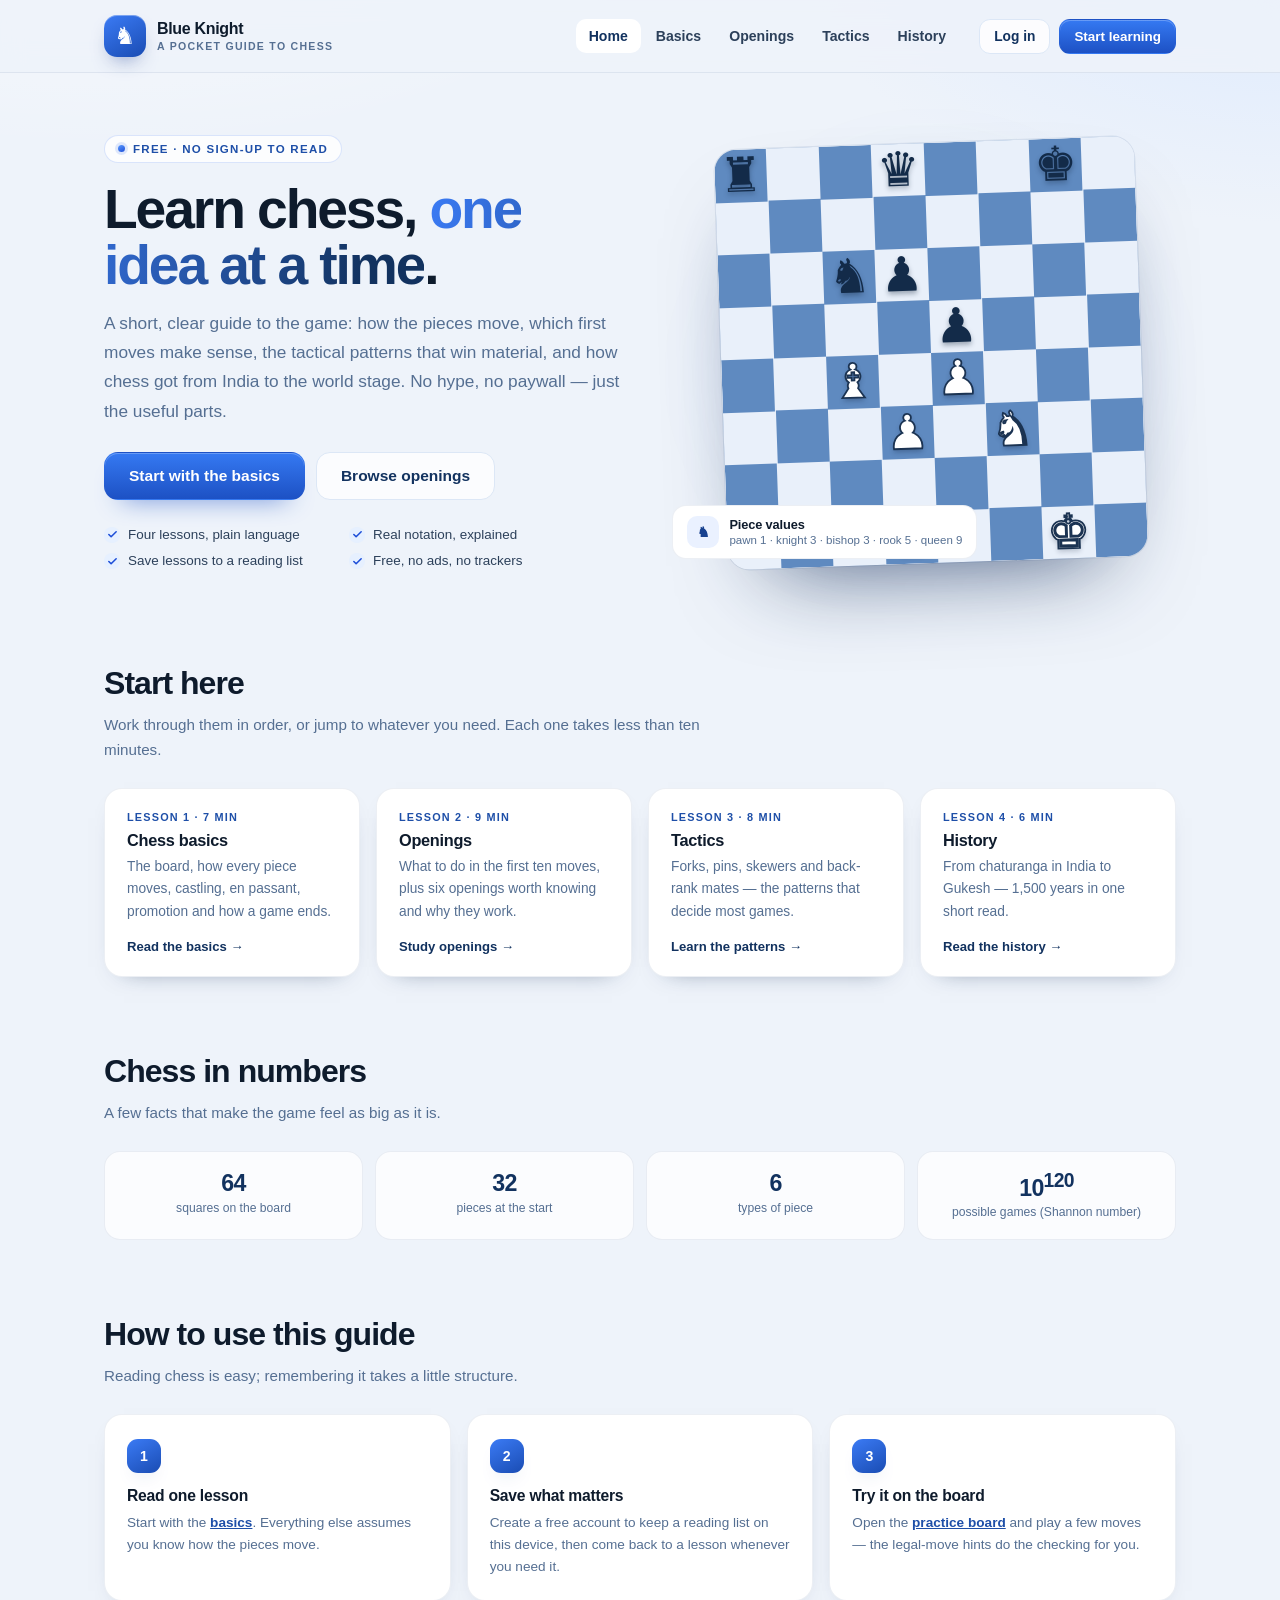
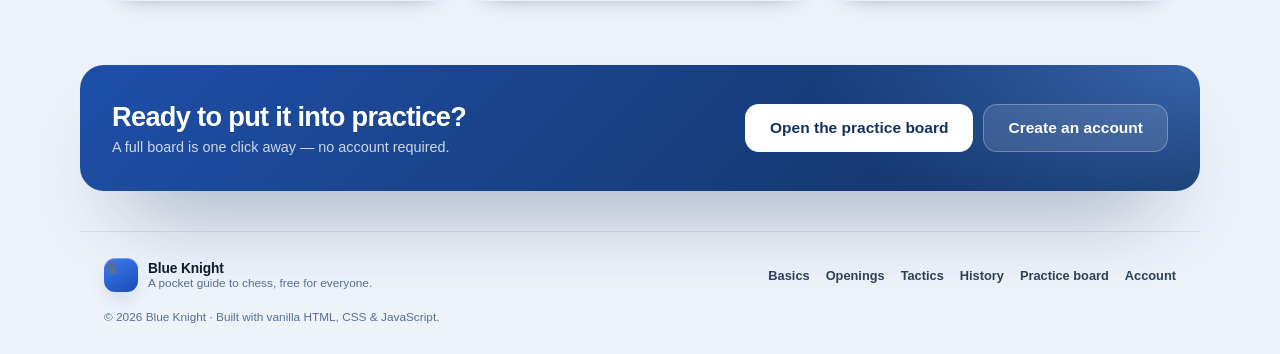
==== commit d89c804b: "Refocus the site on chess information - Home page rebuilt as a learning hub (lessons, chess in numbe" ====
--- a/index.html
+++ b/index.html
@@ -4,11 +4,11 @@
 <meta charset="utf-8" />
 <meta name="viewport" content="width=device-width, initial-scale=1, viewport-fit=cover" />
 <meta name="theme-color" content="#eef3fa" />
-<meta name="description" content="Blue Knight is a free, modern chessboard for the browser. Drag, drop and play with full legal move checking, checkmate and draw detection — on desktop and mobile." />
+<meta name="description" content="Blue Knight is a free, no-nonsense guide to chess: the board and rules, sound openings, tactical patterns and a short history of the game." />
 <meta property="og:type" content="website" />
-<meta property="og:title" content="Blue Knight · A cleaner way to play chess" />
-<meta property="og:description" content="A fast, distraction-free chessboard for the browser. Legal moves, checkmate and draws handled for you." />
-<title>Blue Knight · A cleaner way to play chess</title>
+<meta property="og:title" content="Blue Knight · A pocket guide to chess" />
+<meta property="og:description" content="Learn the rules, the openings and the tactics — short, clear lessons with a practice board when you want to try things out." />
+<title>Blue Knight · A pocket guide to chess</title>
 <link rel="icon" href="data:image/svg+xml,%3Csvg xmlns='http://www.w3.org/2000/svg' viewBox='0 0 100 100'%3E%3Crect width='100' height='100' rx='24' fill='%232563eb'/%3E%3Ctext x='50' y='76' font-size='68' text-anchor='middle' fill='%23fff' font-family='serif'%3E%E2%99%9E%3C/text%3E%3C/svg%3E" />
 <link rel="stylesheet" href="assets/site.css" />
 </head>
@@ -22,19 +22,21 @@
       <span class="brand-mark" aria-hidden="true">&#9822;</span>
       <span>
         <span class="brand-name">Blue Knight</span>
-        <span class="brand-sub">Chess for the browser</span>
+        <span class="brand-sub">A pocket guide to chess</span>
       </span>
     </a>
 
     <nav class="nav" id="siteNav" aria-label="Main">
       <a href="index.html" aria-current="page">Home</a>
-      <a href="index.html#features">Features</a>
-      <a href="index.html#how">How to play</a>
+      <a href="basics.html">Basics</a>
+      <a href="openings.html">Openings</a>
+      <a href="tactics.html">Tactics</a>
+      <a href="history.html">History</a>
     </nav>
 
     <div class="header-actions">
       <span data-auth></span>
-      <a class="btn btn-primary btn-sm" href="play.html">Play now</a>
+      <a class="btn btn-primary btn-sm" href="basics.html">Start learning</a>
       <button class="nav-toggle" type="button" aria-expanded="false" aria-controls="siteNav" aria-label="Open menu">&#9776;</button>
     </div>
   </div>
@@ -44,23 +46,23 @@
 
   <section class="hero wrap">
     <div class="hero-copy">
-      <span class="eyebrow">Free &middot; No download</span>
-      <h1>A cleaner way to play <span class="grad">chess</span>.</h1>
+      <span class="eyebrow">Free &middot; No sign-up to read</span>
+      <h1>Learn chess, <span class="grad">one idea at a time</span>.</h1>
       <p class="lede">
-        Blue Knight is a fast, distraction-free chessboard that runs entirely in your browser.
-        Drag a piece, drop it, and keep playing — legal moves, check, checkmate and draws are
-        handled for you.
+        A short, clear guide to the game: how the pieces move, which first moves make sense,
+        the tactical patterns that win material, and how chess got from India to the world stage.
+        No hype, no paywall — just the useful parts.
       </p>
 
       <div class="hero-actions">
-        <a class="btn btn-primary btn-lg" href="play.html">Play now</a>
-        <a class="btn btn-ghost btn-lg" href="login.html">Create free account</a>
+        <a class="btn btn-primary btn-lg" href="basics.html">Start with the basics</a>
+        <a class="btn btn-ghost btn-lg" href="openings.html">Browse openings</a>
       </div>
 
       <ul class="hero-points">
-        <li>No sign-up needed to play</li>
-        <li>Works on phone and desktop</li>
-        <li>100% legal move checking</li>
+        <li>Four lessons, plain language</li>
+        <li>Real notation, explained</li>
+        <li>Save lessons to a reading list</li>
         <li>Free, no ads, no trackers</li>
       </ul>
     </div>
@@ -82,78 +84,104 @@
         <span class="mock-piece w" style="left:75%;top:87.5%">&#9818;</span>
       </div>
       <div class="mock-card">
-        <span class="mock-badge">#</span>
+        <span class="mock-badge" aria-hidden="true">&#9822;</span>
         <span class="mock-card-text">
-          <strong>Checkmate detected</strong>
-          <span>White wins &middot; 1-0</span>
+          <strong>Piece values</strong>
+          <span>pawn 1 &middot; knight 3 &middot; bishop 3 &middot; rook 5 &middot; queen 9</span>
         </span>
       </div>
     </div>
   </section>
 
-  <section class="section wrap" id="features">
-    <div class="section-head">
-      <h2>Everything you need, nothing you don't</h2>
-      <p>No accounts to create, no engine to download, no pop-ups. Just a board, your pieces, and the rules of chess.</p>
+  <section class="section wrap" id="lessons">
+    <div class="section-head">
+      <h2>Start here</h2>
+      <p>Work through them in order, or jump to whatever you need. Each one takes less than ten minutes.</p>
     </div>
 
     <div class="cards">
-      <article class="card" data-reveal>
-        <div class="card-icon" aria-hidden="true">&#9819;</div>
-        <h3>Real chess rules</h3>
-        <p>Castling, en passant, pawn promotion and pinned pieces are all handled — only legal moves are allowed.</p>
-      </article>
-      <article class="card" data-reveal>
-        <div class="card-icon" aria-hidden="true">&#9995;</div>
-        <h3>Drag or tap</h3>
-        <p>Play with a mouse, trackpad, pen or touch screen. Drag a piece, or tap it and then tap a highlighted square.</p>
-      </article>
-      <article class="card" data-reveal>
-        <div class="card-icon" aria-hidden="true">&#9876;</div>
-        <h3>Clear feedback</h3>
-        <p>Legal move dots, capture rings, last-move highlight and a red glow on a king in check. No guessing.</p>
-      </article>
-      <article class="card" data-reveal>
-        <div class="card-icon" aria-hidden="true">&#128274;</div>
-        <h3>Private by default</h3>
-        <p>Everything runs locally in your browser. Your games are never uploaded, and nothing is tracked.</p>
-      </article>
-    </div>
+      <a class="lesson-card" href="basics.html" data-reveal>
+        <span class="lesson-meta">Lesson 1 &middot; 7 min</span>
+        <h3>Chess basics</h3>
+        <p>The board, how every piece moves, castling, en passant, promotion and how a game ends.</p>
+        <span class="go">Read the basics &rarr;</span>
+      </a>
+      <a class="lesson-card" href="openings.html" data-reveal>
+        <span class="lesson-meta">Lesson 2 &middot; 9 min</span>
+        <h3>Openings</h3>
+        <p>What to do in the first ten moves, plus six openings worth knowing and why they work.</p>
+        <span class="go">Study openings &rarr;</span>
+      </a>
+      <a class="lesson-card" href="tactics.html" data-reveal>
+        <span class="lesson-meta">Lesson 3 &middot; 8 min</span>
+        <h3>Tactics</h3>
+        <p>Forks, pins, skewers and back-rank mates — the patterns that decide most games.</p>
+        <span class="go">Learn the patterns &rarr;</span>
+      </a>
+      <a class="lesson-card" href="history.html" data-reveal>
+        <span class="lesson-meta">Lesson 4 &middot; 6 min</span>
+        <h3>History</h3>
+        <p>From chaturanga in India to Gukesh — 1,500 years in one short read.</p>
+        <span class="go">Read the history &rarr;</span>
+      </a>
+    </div>
+  </section>
+
+  <section class="section wrap" id="numbers">
+    <div class="section-head">
+      <h2>Chess in numbers</h2>
+      <p>A few facts that make the game feel as big as it is.</p>
+    </div>
+    <div class="fact-strip">
+      <div class="fact"><strong>64</strong><span>squares on the board</span></div>
+      <div class="fact"><strong>32</strong><span>pieces at the start</span></div>
+      <div class="fact"><strong>6</strong><span>types of piece</span></div>
+      <div class="fact"><strong>10<sup>120</sup></strong><span>possible games (Shannon number)</span></div>
+    </div>
+  </section>
+
+  <section class="section wrap reading-list" data-reading-list hidden>
+    <div class="section-head">
+      <h2>Your reading list</h2>
+      <p data-welcome hidden></p>
+      <p>Saved lessons, stored in this browser for your account.</p>
+    </div>
+    <div class="cards" data-reading-cards></div>
   </section>
 
   <section class="section wrap" id="how">
     <div class="section-head">
-      <h2>How to play</h2>
-      <p>Two players, one screen. White always moves first.</p>
+      <h2>How to use this guide</h2>
+      <p>Reading chess is easy; remembering it takes a little structure.</p>
     </div>
 
     <div class="steps">
       <article class="step" data-reveal>
         <span class="step-num">1</span>
-        <h3>Open the board</h3>
-        <p>Head to the <a href="play.html">play page</a>. No account is required — sign in only if you want your name in the header.</p>
+        <h3>Read one lesson</h3>
+        <p>Start with the <a href="basics.html">basics</a>. Everything else assumes you know how the pieces move.</p>
       </article>
       <article class="step" data-reveal>
         <span class="step-num">2</span>
-        <h3>Move a piece</h3>
-        <p>Drag it to a square, or tap it and tap a highlighted square. The dots show where it can legally go.</p>
+        <h3>Save what matters</h3>
+        <p>Create a free account to keep a reading list on this device, then come back to a lesson whenever you need it.</p>
       </article>
       <article class="step" data-reveal>
         <span class="step-num">3</span>
-        <h3>Finish the game</h3>
-        <p>Checkmate, stalemate and draws are detected automatically. Use <em>Undo</em> or <em>New game</em> whenever you like.</p>
+        <h3>Try it on the board</h3>
+        <p>Open the <a href="play.html">practice board</a> and play a few moves — the legal-move hints do the checking for you.</p>
       </article>
     </div>
   </section>
 
   <section class="cta-band" data-reveal>
     <div>
-      <h2>Ready to play?</h2>
-      <p>The board is one click away — no download, no sign-up.</p>
+      <h2>Ready to put it into practice?</h2>
+      <p>A full board is one click away — no account required.</p>
     </div>
     <div class="cta-actions">
-      <a class="btn btn-invert btn-lg" href="play.html">Play now</a>
-      <a class="btn btn-ghost btn-lg" href="login.html" style="background:rgba(255,255,255,.12);border-color:rgba(255,255,255,.28);color:#fff">Sign in</a>
+      <a class="btn btn-invert btn-lg" href="play.html">Open the practice board</a>
+      <a class="btn btn-ghost btn-lg" href="login.html" style="background:rgba(255,255,255,.12);border-color:rgba(255,255,255,.28);color:#fff">Create an account</a>
     </div>
   </section>
 
@@ -165,15 +193,17 @@
       <span class="brand-mark small" aria-hidden="true">&#9822;</span>
       <div>
         <strong>Blue Knight</strong>
-        <span>A free, minimal chessboard for the browser.</span>
+        <span>A pocket guide to chess, free for everyone.</span>
       </div>
     </div>
 
     <nav class="footer-links" aria-label="Footer">
-      <a href="play.html">Play</a>
+      <a href="basics.html">Basics</a>
+      <a href="openings.html">Openings</a>
+      <a href="tactics.html">Tactics</a>
+      <a href="history.html">History</a>
+      <a href="play.html">Practice board</a>
       <a href="login.html">Account</a>
-      <a href="index.html#features">Features</a>
-      <a href="index.html#how">How to play</a>
     </nav>
 
     <p class="footer-copy">&copy; <span data-year>2026</span> Blue Knight &middot; Built with vanilla HTML, CSS &amp; JavaScript.</p>
--- a/assets/site.css
+++ b/assets/site.css
@@ -1047,3 +1047,385 @@
   *{ animation-duration:.001ms !important; animation-iteration-count:1 !important; transition-duration:.001ms !important; }
   .reveal{ opacity:1; transform:none; }
 }
+
+/* ============================================================
+   Lessons / long-form content
+   ============================================================ */
+.lesson-main{ padding-top:44px; padding-bottom:70px; }
+
+.lesson-layout{
+  display:grid;
+  grid-template-columns:238px minmax(0,1fr);
+  gap:46px;
+  align-items:start;
+}
+
+.lesson-nav{
+  position:sticky;
+  top:94px;
+  background:#fff;
+  border:1px solid rgba(21,58,117,.08);
+  border-radius:16px;
+  padding:14px;
+  box-shadow:var(--shadow-sm);
+}
+
+.lesson-nav-title{
+  margin:2px 0 10px 8px;
+  font-size:.66rem;
+  font-weight:800;
+  letter-spacing:.13em;
+  text-transform:uppercase;
+  color:var(--muted);
+}
+
+.lesson-nav a{
+  display:flex;
+  align-items:center;
+  justify-content:space-between;
+  gap:8px;
+  text-decoration:none;
+  font-size:.86rem;
+  font-weight:600;
+  color:var(--ink-soft);
+  padding:9px 10px;
+  border-radius:10px;
+  transition:background .15s ease, color .15s ease;
+}
+
+.lesson-nav a:hover{ background:#f4f8ff; color:var(--blue-deep); }
+.lesson-nav a[aria-current="page"]{ background:var(--blue-soft); color:#17418f; font-weight:700; }
+.lesson-nav .nav-practice{
+  margin-top:12px;
+  border-top:1px solid var(--line);
+  padding-top:14px;
+  border-radius:0 0 10px 10px;
+  color:#1e4fa8;
+  font-size:.82rem;
+}
+
+.lesson{ min-width:0; }
+
+.lesson-kicker{
+  display:inline-flex;
+  align-items:center;
+  gap:8px;
+  font-size:.7rem;
+  font-weight:800;
+  letter-spacing:.13em;
+  text-transform:uppercase;
+  color:#1e4fa8;
+}
+
+.lesson h1{
+  margin:12px 0 14px;
+  font-size:clamp(1.8rem, 3.2vw, 2.5rem);
+  line-height:1.06;
+  letter-spacing:-.038em;
+}
+
+.lesson-lead{
+  margin:0 0 20px;
+  font-size:1.03rem;
+  line-height:1.7;
+  color:var(--muted);
+  max-width:62ch;
+}
+
+.lesson-actions{ display:flex; flex-wrap:wrap; gap:10px; margin-bottom:24px; }
+
+.save-btn{
+  display:inline-flex;
+  align-items:center;
+  gap:8px;
+  font:inherit;
+  font-size:.82rem;
+  font-weight:700;
+  color:var(--blue-deep);
+  background:#f4f8ff;
+  border:1px solid var(--line);
+  border-radius:11px;
+  padding:9px 14px;
+  cursor:pointer;
+  transition:background .15s ease, border-color .15s ease, color .15s ease;
+}
+.save-btn:hover{ background:#eaf2ff; }
+.save-btn.saved{ background:#effaf3; border-color:#c9ecd7; color:#1b6b45; }
+
+.toc{
+  background:#fbfdff;
+  border:1px solid var(--line);
+  border-radius:14px;
+  padding:14px 18px 12px;
+  margin:0 0 28px;
+}
+.toc p{
+  margin:0 0 8px;
+  font-size:.66rem;
+  font-weight:800;
+  letter-spacing:.13em;
+  text-transform:uppercase;
+  color:var(--muted);
+}
+.toc ol{ margin:0; padding-left:18px; font-size:.87rem; }
+.toc li{ margin:5px 0; }
+.toc a{ color:#1e4fa8; text-decoration:none; }
+.toc a:hover{ text-decoration:underline; }
+
+.prose{
+  font-size:.97rem;
+  line-height:1.75;
+  color:var(--ink-soft);
+  max-width:70ch;
+}
+
+.prose h2{
+  margin:36px 0 12px;
+  font-size:1.34rem;
+  letter-spacing:-.024em;
+  color:var(--ink);
+  scroll-margin-top:90px;
+}
+.prose h3{
+  margin:24px 0 8px;
+  font-size:1.02rem;
+  letter-spacing:-.012em;
+  color:var(--ink);
+}
+.prose p{ margin:0 0 14px; }
+.prose ul, .prose ol{ margin:0 0 16px; padding-left:20px; }
+.prose li{ margin:0 0 8px; }
+.prose li::marker{ color:#8fb6f7; font-weight:700; }
+.prose strong{ color:var(--ink); }
+.prose a{ color:#1e4fa8; font-weight:600; }
+.prose em{ color:var(--ink-soft); }
+
+.sq-ref{
+  font-family:ui-monospace, SFMono-Regular, Menlo, Consolas, monospace;
+  font-size:.86em;
+  background:#eef4fd;
+  border:1px solid #dfeaf9;
+  color:#1b3d6e;
+  padding:1px 5px;
+  border-radius:6px;
+  white-space:nowrap;
+}
+
+.callout{
+  background:#f4f8ff;
+  border:1px solid #dbe8fb;
+  border-left:4px solid #3b7bf5;
+  border-radius:12px;
+  padding:14px 16px;
+  margin:20px 0;
+  font-size:.9rem;
+  line-height:1.65;
+  color:var(--ink-soft);
+}
+.callout strong{ display:block; margin-bottom:4px; color:var(--ink); }
+.callout.warn{ background:#fff8ec; border-color:#f6e2c0; border-left-color:#e8a33d; }
+.callout.plain{ background:#fff; border-color:var(--line); border-left-color:#9db0cb; }
+
+.table-wrap{
+  overflow-x:auto;
+  margin:20px 0;
+  border:1px solid var(--line);
+  border-radius:14px;
+  background:#fff;
+}
+
+table.data{ width:100%; border-collapse:collapse; font-size:.88rem; }
+table.data th, table.data td{ text-align:left; padding:11px 14px; border-bottom:1px solid #eef3fa; vertical-align:top; }
+table.data th{
+  background:#f6f9ff;
+  font-size:.7rem;
+  text-transform:uppercase;
+  letter-spacing:.08em;
+  color:var(--muted);
+  font-weight:800;
+  white-space:nowrap;
+}
+table.data tr:last-child td{ border-bottom:0; }
+table.data td:first-child{ color:var(--ink); font-weight:600; white-space:nowrap; }
+
+.piece-grid{
+  display:grid;
+  grid-template-columns:repeat(auto-fill, minmax(146px,1fr));
+  gap:12px;
+  margin:20px 0;
+}
+
+.piece-card{
+  background:#fff;
+  border:1px solid var(--line);
+  border-radius:14px;
+  padding:14px 12px;
+  text-align:center;
+  box-shadow:var(--shadow-sm);
+}
+.piece-card .glyph{
+  display:block;
+  font-size:34px;
+  line-height:1;
+  margin-bottom:8px;
+  color:#132b49;
+  font-family:"Segoe UI Symbol","Noto Sans Symbols 2","Apple Symbols","DejaVu Sans",sans-serif;
+}
+.piece-card strong{ display:block; font-size:.84rem; color:var(--ink); }
+.piece-card span{ display:block; margin-top:3px; font-size:.73rem; color:var(--muted); }
+
+.opening{
+  background:#fff;
+  border:1px solid var(--line);
+  border-radius:16px;
+  padding:18px 20px;
+  margin:16px 0;
+  box-shadow:var(--shadow-sm);
+}
+.opening h3{ margin:0 0 4px; font-size:1.02rem; letter-spacing:-.015em; display:flex; align-items:center; gap:9px; flex-wrap:wrap; }
+.opening .tag{
+  font-size:.62rem;
+  font-weight:800;
+  letter-spacing:.09em;
+  text-transform:uppercase;
+  color:#17418f;
+  background:var(--blue-soft);
+  border-radius:999px;
+  padding:3px 8px;
+}
+.opening .line{
+  font-family:ui-monospace, SFMono-Regular, Menlo, Consolas, monospace;
+  font-size:.82rem;
+  line-height:1.5;
+  color:#1b3d6e;
+  background:#f6f9ff;
+  border:1px solid #e6eefb;
+  border-radius:9px;
+  padding:9px 11px;
+  margin:10px 0;
+  overflow-x:auto;
+  white-space:nowrap;
+}
+.opening p{ margin:0; font-size:.88rem; line-height:1.65; color:var(--muted); }
+
+.timeline{ list-style:none; margin:22px 0; padding:0; border-left:2px solid #dbe8fb; }
+.timeline li{ position:relative; padding:0 0 20px 22px; }
+.timeline li:last-child{ padding-bottom:0; }
+.timeline li::before{
+  content:"";
+  position:absolute;
+  left:-7px;
+  top:5px;
+  width:12px;
+  height:12px;
+  border-radius:50%;
+  background:#fff;
+  border:3px solid #3b7bf5;
+}
+.timeline strong{ display:block; font-size:.94rem; color:var(--ink); margin-bottom:3px; }
+.timeline span{ display:block; font-size:.87rem; line-height:1.6; color:var(--muted); }
+
+details.quiz{
+  background:#fff;
+  border:1px solid var(--line);
+  border-radius:12px;
+  padding:12px 16px;
+  margin:10px 0;
+  box-shadow:var(--shadow-sm);
+}
+details.quiz summary{ cursor:pointer; font-size:.9rem; font-weight:600; color:var(--ink-soft); }
+details.quiz summary::marker{ color:#8fb6f7; }
+details.quiz p{ margin:10px 0 2px; font-size:.88rem; color:var(--muted); line-height:1.6; }
+
+.lesson-footer{
+  margin-top:36px;
+  padding-top:20px;
+  border-top:1px solid var(--line);
+  display:flex;
+  align-items:center;
+  justify-content:space-between;
+  gap:12px;
+  flex-wrap:wrap;
+}
+.lesson-footer .next-lesson{
+  font-size:.86rem;
+  font-weight:700;
+  color:var(--blue-deep);
+  text-decoration:none;
+}
+.lesson-footer .next-lesson:hover{ text-decoration:underline; }
+
+/* lesson cards on the home page */
+.lesson-card{
+  display:flex;
+  flex-direction:column;
+  gap:6px;
+  background:#fff;
+  border:1px solid rgba(21,58,117,.08);
+  border-radius:18px;
+  padding:22px;
+  text-decoration:none;
+  color:inherit;
+  box-shadow:var(--shadow-sm);
+  transition:transform .2s ease, box-shadow .2s ease, border-color .2s ease;
+}
+.lesson-card:hover{
+  transform:translateY(-3px);
+  box-shadow:var(--shadow-md);
+  border-color:#cfe0fb;
+}
+.lesson-card .lesson-meta{
+  font-size:.68rem;
+  font-weight:800;
+  letter-spacing:.11em;
+  text-transform:uppercase;
+  color:#1e4fa8;
+}
+.lesson-card h3{ margin:2px 0 0; font-size:1.02rem; letter-spacing:-.018em; }
+.lesson-card p{ margin:0; font-size:.86rem; line-height:1.62; color:var(--muted); }
+.lesson-card .go{ margin-top:auto; padding-top:10px; font-size:.82rem; font-weight:700; color:var(--blue-deep); }
+
+.fact-strip{
+  display:grid;
+  grid-template-columns:repeat(4, minmax(0,1fr));
+  gap:12px;
+  margin-top:8px;
+}
+.fact{
+  background:rgba(255,255,255,.75);
+  border:1px solid rgba(21,58,117,.08);
+  border-radius:16px;
+  padding:18px 16px;
+  text-align:center;
+}
+.fact strong{ display:block; font-size:1.45rem; letter-spacing:-.03em; color:var(--blue-deep); }
+.fact span{ display:block; margin-top:3px; font-size:.76rem; color:var(--muted); line-height:1.4; }
+
+.reading-list[hidden]{ display:none; }
+
+@media (max-width:980px){
+  .lesson-layout{ grid-template-columns:minmax(0,1fr); gap:24px; }
+  .lesson-nav{
+    position:static;
+    display:flex;
+    flex-wrap:wrap;
+    gap:4px;
+    padding:10px;
+  }
+  .lesson-nav-title{ width:100%; margin:2px 0 6px 6px; }
+  .lesson-nav a{ padding:8px 12px; background:#f6f9ff; border-radius:999px; font-size:.8rem; }
+  .lesson-nav a[aria-current="page"]{ background:var(--blue-soft); }
+  .lesson-nav .nav-practice{ border:0; margin:0; padding:8px 12px; background:transparent; }
+  .fact-strip{ grid-template-columns:repeat(2, minmax(0,1fr)); }
+}
+
+@media (max-width:560px){
+  .lesson-main{ padding-top:26px; padding-bottom:48px; }
+  .prose{ font-size:.94rem; }
+  .lesson h1{ font-size:1.72rem; }
+  .lesson-lead{ font-size:.97rem; }
+  .piece-grid{ grid-template-columns:repeat(2, minmax(0,1fr)); }
+  .fact-strip{ grid-template-columns:repeat(2, minmax(0,1fr)); }
+  .opening{ padding:15px 15px; }
+  .opening .line{ font-size:.76rem; }
+}
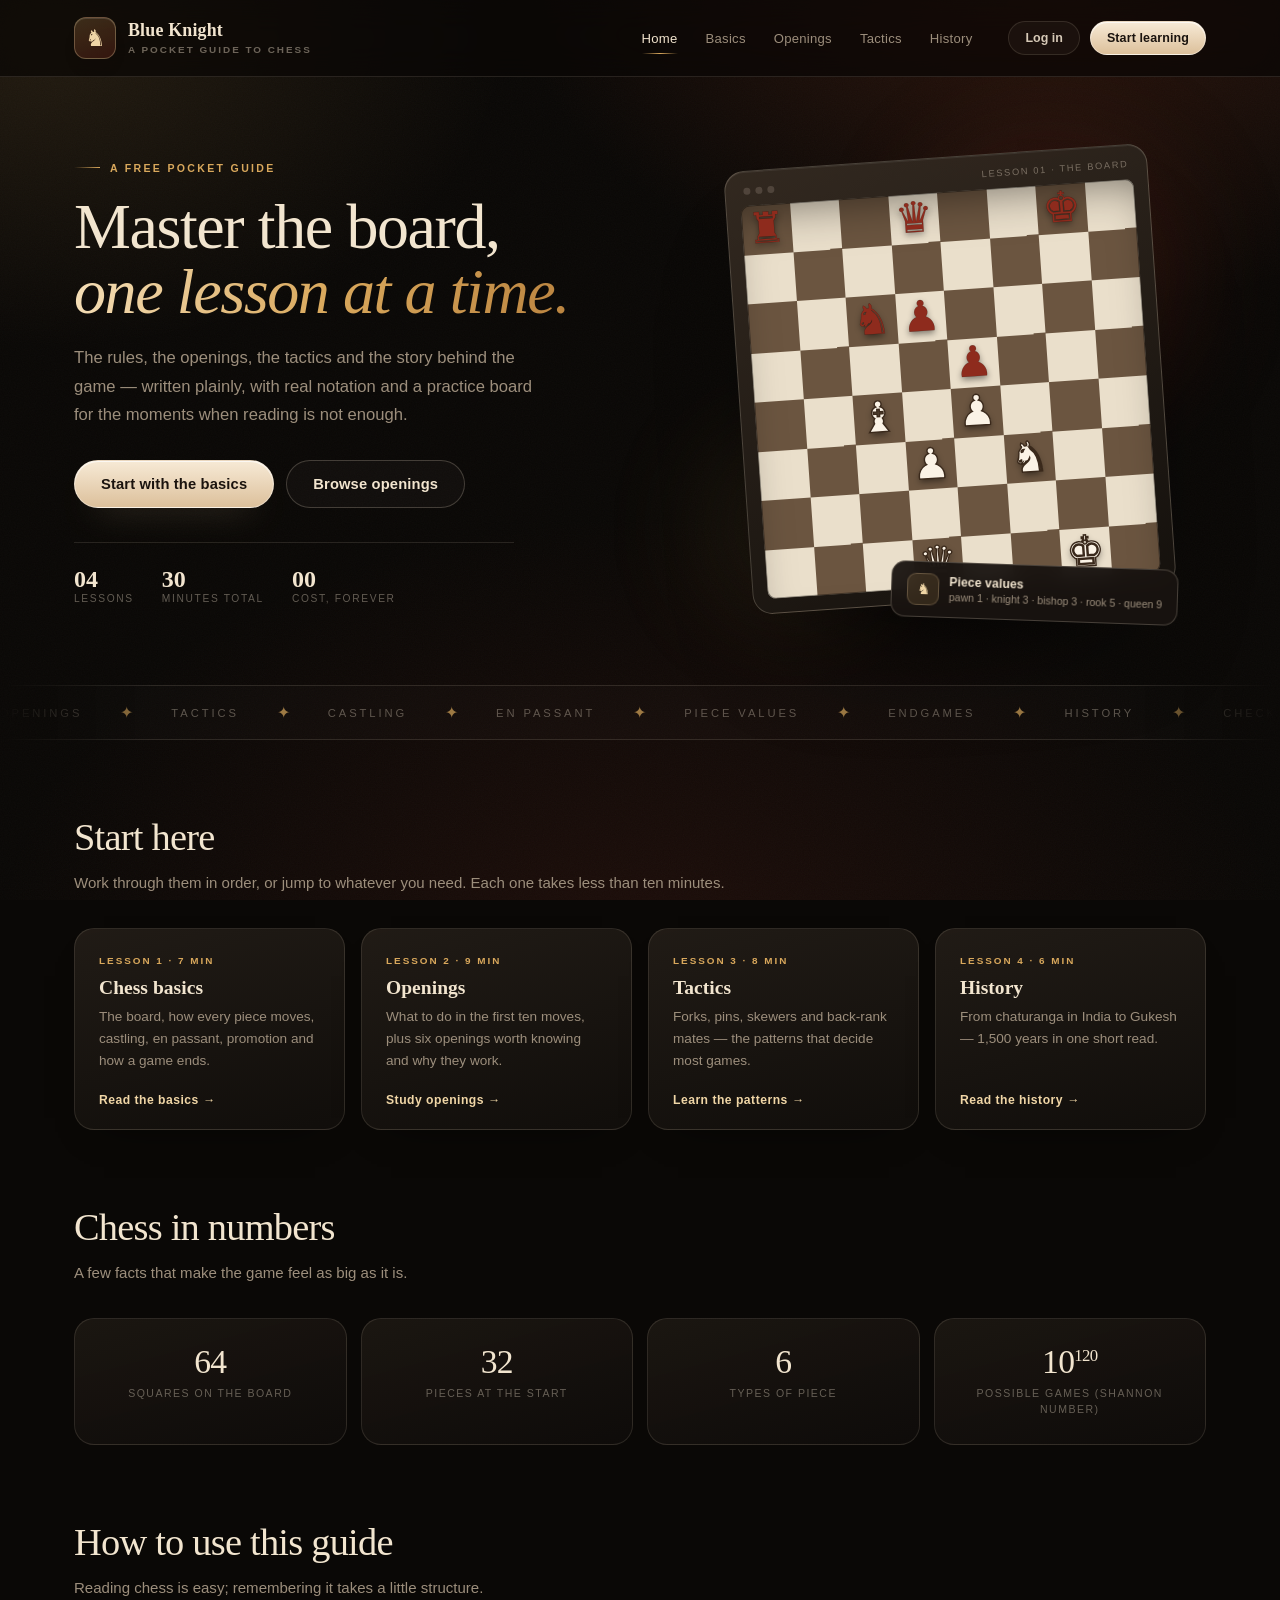
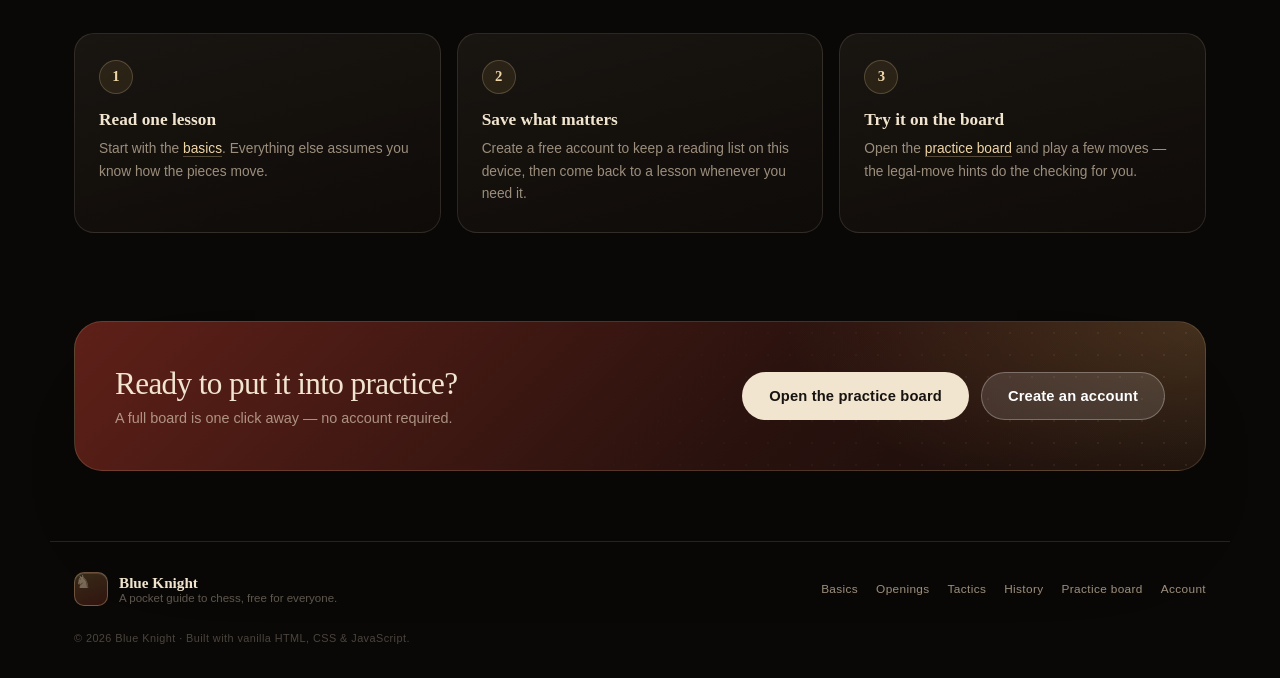
==== commit 38feff2a: "Redesign the site with a dark editorial theme Inspired by premium chess landing pages: warm near-bla" ====
--- a/index.html
+++ b/index.html
@@ -3,7 +3,7 @@
 <head>
 <meta charset="utf-8" />
 <meta name="viewport" content="width=device-width, initial-scale=1, viewport-fit=cover" />
-<meta name="theme-color" content="#eef3fa" />
+<meta name="theme-color" content="#0A0806" />
 <meta name="description" content="Blue Knight is a free, no-nonsense guide to chess: the board and rules, sound openings, tactical patterns and a short history of the game." />
 <meta property="og:type" content="website" />
 <meta property="og:title" content="Blue Knight · A pocket guide to chess" />
@@ -46,12 +46,11 @@
 
   <section class="hero wrap">
     <div class="hero-copy">
-      <span class="eyebrow">Free &middot; No sign-up to read</span>
-      <h1>Learn chess, <span class="grad">one idea at a time</span>.</h1>
+      <span class="eyebrow">A free pocket guide</span>
+      <h1>Master the board,<em>one lesson at a time.</em></h1>
       <p class="lede">
-        A short, clear guide to the game: how the pieces move, which first moves make sense,
-        the tactical patterns that win material, and how chess got from India to the world stage.
-        No hype, no paywall — just the useful parts.
+        The rules, the openings, the tactics and the story behind the game — written plainly,
+        with real notation and a practice board for the moments when reading is not enough.
       </p>
 
       <div class="hero-actions">
@@ -59,39 +58,70 @@
         <a class="btn btn-ghost btn-lg" href="openings.html">Browse openings</a>
       </div>
 
-      <ul class="hero-points">
-        <li>Four lessons, plain language</li>
-        <li>Real notation, explained</li>
-        <li>Save lessons to a reading list</li>
-        <li>Free, no ads, no trackers</li>
-      </ul>
+      <div class="hero-stats">
+        <div><strong>04</strong><span>Lessons</span></div>
+        <div><strong>30</strong><span>Minutes total</span></div>
+        <div><strong>00</strong><span>Cost, forever</span></div>
+      </div>
     </div>
 
     <div class="hero-art" aria-hidden="true">
-      <div class="mock-glow"></div>
-      <div class="board-mock">
-        <span class="mock-piece b" style="left:0%;top:0%">&#9820;</span>
-        <span class="mock-piece b" style="left:37.5%;top:0%">&#9819;</span>
-        <span class="mock-piece b" style="left:75%;top:0%">&#9818;</span>
-        <span class="mock-piece b" style="left:25%;top:25%">&#9822;</span>
-        <span class="mock-piece b" style="left:37.5%;top:25%">&#9823;</span>
-        <span class="mock-piece b" style="left:50%;top:37.5%">&#9823;</span>
-        <span class="mock-piece w" style="left:25%;top:50%">&#9821;</span>
-        <span class="mock-piece w" style="left:50%;top:50%">&#9823;</span>
-        <span class="mock-piece w" style="left:62.5%;top:62.5%">&#9822;</span>
-        <span class="mock-piece w" style="left:37.5%;top:62.5%">&#9823;</span>
-        <span class="mock-piece w" style="left:37.5%;top:87.5%">&#9819;</span>
-        <span class="mock-piece w" style="left:75%;top:87.5%">&#9818;</span>
-      </div>
-      <div class="mock-card">
-        <span class="mock-badge" aria-hidden="true">&#9822;</span>
-        <span class="mock-card-text">
-          <strong>Piece values</strong>
-          <span>pawn 1 &middot; knight 3 &middot; bishop 3 &middot; rook 5 &middot; queen 9</span>
-        </span>
-      </div>
-    </div>
-  </section>
+      <span class="orb orb-1"></span>
+      <span class="orb orb-2"></span>
+
+      <div class="board-stage">
+        <div class="board-card">
+          <div class="board-card-top">
+            <span class="dot-row"><i></i><i></i><i></i></span>
+            <span class="board-card-label">Lesson 01 &middot; The board</span>
+          </div>
+          <div class="board-mini">
+            <span class="mock-piece b" style="left:0%;top:0%">&#9820;</span>
+            <span class="mock-piece b" style="left:37.5%;top:0%">&#9819;</span>
+            <span class="mock-piece b" style="left:75%;top:0%">&#9818;</span>
+            <span class="mock-piece b" style="left:25%;top:25%">&#9822;</span>
+            <span class="mock-piece b" style="left:37.5%;top:25%">&#9823;</span>
+            <span class="mock-piece b" style="left:50%;top:37.5%">&#9823;</span>
+            <span class="mock-piece w" style="left:25%;top:50%">&#9821;</span>
+            <span class="mock-piece w" style="left:50%;top:50%">&#9823;</span>
+            <span class="mock-piece w" style="left:62.5%;top:62.5%">&#9822;</span>
+            <span class="mock-piece w" style="left:37.5%;top:62.5%">&#9823;</span>
+            <span class="mock-piece w" style="left:37.5%;top:87.5%">&#9819;</span>
+            <span class="mock-piece w" style="left:75%;top:87.5%">&#9818;</span>
+          </div>
+        </div>
+
+        <div class="mock-card">
+          <span class="mock-badge" aria-hidden="true">&#9822;</span>
+          <span class="mock-card-text">
+            <strong>Piece values</strong>
+            <span>pawn 1 &middot; knight 3 &middot; bishop 3 &middot; rook 5 &middot; queen 9</span>
+          </span>
+        </div>
+      </div>
+    </div>
+  </section>
+
+  <div class="marquee" aria-hidden="true">
+    <div class="marquee-track">
+      <span>Openings</span><i>&#10022;</i>
+      <span>Tactics</span><i>&#10022;</i>
+      <span>Castling</span><i>&#10022;</i>
+      <span>En passant</span><i>&#10022;</i>
+      <span>Piece values</span><i>&#10022;</i>
+      <span>Endgames</span><i>&#10022;</i>
+      <span>History</span><i>&#10022;</i>
+      <span>Checkmate</span><i>&#10022;</i>
+      <span>Openings</span><i>&#10022;</i>
+      <span>Tactics</span><i>&#10022;</i>
+      <span>Castling</span><i>&#10022;</i>
+      <span>En passant</span><i>&#10022;</i>
+      <span>Piece values</span><i>&#10022;</i>
+      <span>Endgames</span><i>&#10022;</i>
+      <span>History</span><i>&#10022;</i>
+      <span>Checkmate</span><i>&#10022;</i>
+    </div>
+  </div>
 
   <section class="section wrap" id="lessons">
     <div class="section-head">
--- a/assets/site.css
+++ b/assets/site.css
@@ -1,28 +1,42 @@
 /* ============================================================================
-   Blue Knight — site styles (landing page, login page, shared chrome)
-   The chess game keeps its own self-contained styles inside play.html.
+   Blue Knight — site styles
+   Dark editorial theme: warm near-black, cream type, brass accents.
    ============================================================================ */
 
 :root{
-  --bg:#eef3fa;
-  --surface:#ffffff;
-  --ink:#0e1b2c;
-  --ink-soft:#2c405a;
-  --muted:#556f92;
-  --line:#dce7f6;
-  --blue:#2563eb;
-  --blue-strong:#1d4ed8;
-  --blue-deep:#12325f;
-  --blue-soft:#eaf1ff;
-  --danger:#c0392b;
-  --radius-sm:10px;
+  color-scheme:dark;
+  --bg:#0A0806;
+  --bg-elev:#12100D;
+  --surface:#161310;
+  --surface-2:#1D1814;
+  --ink:#F4EBDD;
+  --ink-soft:#D6C9B7;
+  --muted:#9C8E7C;
+  --line:rgba(240,226,204,.12);
+  --line-strong:rgba(240,226,204,.22);
+  --gold:#D9A85C;
+  --gold-2:#F0D6A6;
+  --maroon:#7C2B1E;
+  --maroon-2:#A33A27;
+  --cream:#F2E5CF;
+  --danger:#E07162;
+  --ok:#8FCBA4;
+
+  --sq-light:#EADFCB;
+  --sq-dark:#6B5540;
+
+  --shadow-sm:0 18px 40px -30px rgba(0,0,0,.9);
+  --shadow-md:0 34px 70px -44px rgba(0,0,0,.95);
+  --shadow-lg:0 70px 130px -70px #000;
+
   --radius:14px;
   --radius-lg:20px;
-  --radius-xl:26px;
-  --shadow-sm:0 10px 24px -20px rgba(13,38,79,.7);
-  --shadow-md:0 24px 50px -34px rgba(13,38,79,.8);
-  --shadow-lg:0 44px 90px -46px rgba(13,38,79,.75);
-  --max:1120px;
+  --radius-xl:28px;
+
+  --max:1180px;
+  --font-display:"Iowan Old Style","Palatino Linotype",Palatino,"Book Antiqua",Georgia,"Times New Roman",serif;
+  --font-sans:"Inter",-apple-system,BlinkMacSystemFont,"Segoe UI",Roboto,Helvetica,Arial,sans-serif;
+  --font-mono:ui-monospace,SFMono-Regular,Menlo,Consolas,monospace;
 }
 
 *,*::before,*::after{ box-sizing:border-box; }
@@ -31,12 +45,15 @@
 
 body.site{
   margin:0;
-  font-family:"Inter",-apple-system,BlinkMacSystemFont,"Segoe UI",Roboto,Helvetica,Arial,sans-serif;
+  font-family:var(--font-sans);
+  font-size:16px;
   color:var(--ink);
-  background:
-    radial-gradient(1100px 620px at 8% -12%, #ffffff 0%, rgba(255,255,255,0) 62%),
-    radial-gradient(900px 520px at 102% -4%, #dbe9ff 0%, rgba(219,233,255,0) 58%),
-    var(--bg);
+  background-color:var(--bg);
+  background-image:
+    radial-gradient(900px 620px at 82% -8%, rgba(140,58,32,.30), rgba(140,58,32,0) 62%),
+    radial-gradient(760px 520px at 4% 4%, rgba(217,168,92,.12), rgba(217,168,92,0) 60%),
+    radial-gradient(1000px 700px at 50% 108%, rgba(124,43,30,.18), rgba(124,43,30,0) 65%);
+  background-attachment:fixed;
   min-height:100dvh;
   display:flex;
   flex-direction:column;
@@ -44,11 +61,27 @@
   -webkit-tap-highlight-color:transparent;
 }
 
+/* faint film grain */
+body.site::before{
+  content:"";
+  position:fixed;
+  inset:0;
+  pointer-events:none;
+  z-index:0;
+  opacity:.05;
+  background-image:url("data:image/svg+xml,%3Csvg xmlns='http://www.w3.org/2000/svg' width='140' height='140'%3E%3Cfilter id='n'%3E%3CfeTurbulence type='fractalNoise' baseFrequency='.85' numOctaves='3'/%3E%3C/filter%3E%3Crect width='140' height='140' filter='url(%23n)' opacity='.6'/%3E%3C/svg%3E");
+}
+
+.site-header, main, .site-footer{ position:relative; z-index:1; }
+
 a{ color:inherit; }
-
 img,svg{ max-width:100%; }
 
-:focus-visible{ outline:2px solid var(--blue); outline-offset:2px; border-radius:8px; }
+:focus-visible{
+  outline:2px solid var(--gold);
+  outline-offset:3px;
+  border-radius:6px;
+}
 
 .wrap{
   width:100%;
@@ -63,11 +96,10 @@
   left:-9999px;
   top:12px;
   z-index:200;
-  background:#fff;
-  color:var(--blue-deep);
+  background:var(--cream);
+  color:#171310;
   padding:10px 16px;
   border-radius:10px;
-  box-shadow:var(--shadow-md);
   font-weight:700;
   text-decoration:none;
 }
@@ -80,23 +112,23 @@
   position:sticky;
   top:0;
   z-index:60;
-  background:rgba(238,243,250,.86);
-  -webkit-backdrop-filter:blur(12px);
-  backdrop-filter:blur(12px);
-  border-bottom:1px solid rgba(21,58,117,.08);
+  background:rgba(10,8,6,.74);
+  -webkit-backdrop-filter:blur(16px) saturate(140%);
+  backdrop-filter:blur(16px) saturate(140%);
+  border-bottom:1px solid var(--line);
 }
 
 .header-inner{
   display:flex;
   align-items:center;
-  gap:14px;
-  min-height:72px;
+  gap:16px;
+  min-height:76px;
 }
 
 .brand{
   display:flex;
   align-items:center;
-  gap:11px;
+  gap:12px;
   text-decoration:none;
   color:inherit;
   flex:0 0 auto;
@@ -106,67 +138,78 @@
   width:42px;
   height:42px;
   flex:0 0 auto;
-  border-radius:13px;
+  border-radius:12px;
   display:grid;
   place-items:center;
-  font-size:24px;
+  font-size:23px;
   line-height:1;
-  color:#fff;
-  background:linear-gradient(150deg,#3b7bf5 0%,#1a4cb3 100%);
-  box-shadow:0 10px 22px -12px rgba(21,58,143,.95), inset 0 1px 0 rgba(255,255,255,.35);
-}
-
-.brand-mark.small{ width:34px; height:34px; border-radius:11px; font-size:19px; }
+  color:var(--gold-2);
+  background:linear-gradient(160deg, rgba(217,168,92,.22), rgba(124,43,30,.34));
+  border:1px solid rgba(240,214,166,.3);
+  box-shadow:inset 0 1px 0 rgba(255,255,255,.12), 0 12px 26px -18px #000;
+}
+
+.brand-mark.small{ width:34px; height:34px; border-radius:10px; font-size:18px; }
 
 .brand-name{
   display:block;
-  font-weight:800;
-  font-size:1rem;
-  letter-spacing:-.02em;
-  line-height:1.15;
+  font-family:var(--font-display);
+  font-weight:600;
+  font-size:1.12rem;
+  letter-spacing:.01em;
+  line-height:1.1;
+  color:var(--cream);
 }
 
 .brand-sub{
   display:block;
-  font-size:.66rem;
-  font-weight:700;
-  letter-spacing:.12em;
+  font-size:.62rem;
+  font-weight:600;
+  letter-spacing:.2em;
   text-transform:uppercase;
+  color:rgba(240,226,204,.42);
+  margin-top:3px;
+}
+
+.nav{
+  display:flex;
+  align-items:center;
+  gap:4px;
+  margin-left:auto;
+}
+
+.nav a{
+  position:relative;
+  text-decoration:none;
+  font-size:.82rem;
+  font-weight:500;
+  letter-spacing:.02em;
   color:var(--muted);
-  margin-top:2px;
-}
-
-.nav{
-  display:flex;
-  align-items:center;
-  gap:2px;
-  margin-left:auto;
-}
-
-.nav a{
-  text-decoration:none;
-  font-size:.88rem;
-  font-weight:600;
-  color:var(--ink-soft);
-  padding:9px 13px;
-  border-radius:10px;
-  transition:background .15s ease, color .15s ease;
+  padding:9px 12px;
+  border-radius:8px;
+  transition:color .18s ease, background .18s ease;
   white-space:nowrap;
 }
 
-.nav a:hover{ background:rgba(255,255,255,.9); color:var(--blue-deep); }
-
-.nav a[aria-current="page"]{
-  background:#fff;
-  color:var(--blue-deep);
-  box-shadow:var(--shadow-sm);
+.nav a:hover{ color:var(--cream); background:rgba(240,226,204,.05); }
+
+.nav a[aria-current="page"]{ color:var(--cream); }
+
+.nav a[aria-current="page"]::after{
+  content:"";
+  position:absolute;
+  left:12px;
+  right:12px;
+  bottom:1px;
+  height:1px;
+  background:linear-gradient(90deg, transparent, var(--gold), transparent);
 }
 
 .header-actions{
   display:flex;
   align-items:center;
-  gap:9px;
-  margin-left:6px;
+  gap:10px;
+  margin-left:8px;
 }
 
 .nav-toggle{
@@ -175,11 +218,11 @@
   justify-content:center;
   width:40px;
   height:40px;
-  border-radius:11px;
+  border-radius:10px;
   border:1px solid var(--line);
-  background:rgba(255,255,255,.85);
-  color:var(--blue-deep);
-  font-size:1.1rem;
+  background:rgba(240,226,204,.05);
+  color:var(--cream);
+  font-size:1.05rem;
   cursor:pointer;
 }
 
@@ -191,69 +234,73 @@
   align-items:center;
   justify-content:center;
   gap:8px;
-  font:inherit;
-  font-weight:700;
-  font-size:.9rem;
-  padding:11px 18px;
-  border-radius:12px;
+  font-family:var(--font-sans);
+  font-weight:600;
+  font-size:.86rem;
+  letter-spacing:.01em;
+  padding:12px 20px;
+  border-radius:999px;
   border:1px solid transparent;
   cursor:pointer;
   text-decoration:none;
-  transition:transform .08s ease, box-shadow .2s ease, background .2s ease, border-color .2s ease;
+  transition:transform .12s ease, box-shadow .22s ease, background .22s ease, border-color .22s ease, color .22s ease;
   white-space:nowrap;
 }
 .btn:active{ transform:translateY(1px); }
-.btn[disabled]{ opacity:.45; cursor:not-allowed; transform:none; }
+.btn[disabled]{ opacity:.4; cursor:not-allowed; transform:none; }
 
 .btn-primary{
-  color:#fff;
-  background:linear-gradient(180deg,#3579f2 0%,#1d51c4 100%);
-  box-shadow:0 14px 26px -18px rgba(29,81,196,1), inset 0 1px 0 rgba(255,255,255,.25);
-}
-.btn-primary:hover{ background:linear-gradient(180deg,#4083f7 0%,#1b4bb8 100%); }
+  color:#1A130E;
+  background:linear-gradient(180deg,#F7EAD6,#DCC09B);
+  border-color:rgba(255,255,255,.35);
+  box-shadow:0 18px 34px -22px rgba(240,214,166,.75), inset 0 1px 0 rgba(255,255,255,.7);
+}
+.btn-primary:hover{
+  background:linear-gradient(180deg,#FFF6E6,#E6CDA7);
+  box-shadow:0 22px 40px -22px rgba(240,214,166,.85), inset 0 1px 0 rgba(255,255,255,.8);
+}
 
 .btn-ghost{
-  color:var(--blue-deep);
-  background:rgba(255,255,255,.78);
-  border-color:var(--line);
-}
-.btn-ghost:hover{ background:#fff; }
-
-.btn-invert{ background:#fff; color:var(--blue-deep); }
-.btn-invert:hover{ background:#f4f8ff; }
-
-.btn-lg{ padding:14px 24px; font-size:.97rem; border-radius:14px; }
-.btn-sm{ padding:9px 14px; font-size:.84rem; border-radius:11px; }
+  color:var(--cream);
+  background:rgba(240,226,204,.03);
+  border-color:var(--line-strong);
+}
+.btn-ghost:hover{ background:rgba(240,226,204,.09); border-color:rgba(240,214,166,.45); }
+
+.btn-invert{ background:var(--cream); color:#171310; }
+.btn-invert:hover{ background:#FFF6E6; }
+
+.btn-lg{ padding:15px 26px; font-size:.92rem; }
+.btn-sm{ padding:9px 16px; font-size:.78rem; }
 .btn-block{ width:100%; }
 
 /* ============================================================
-   Auth chip (shared by header on every page)
+   Account chip
    ============================================================ */
 .auth-link{
   display:inline-flex;
   align-items:center;
   gap:7px;
   text-decoration:none;
-  font-size:.86rem;
-  font-weight:700;
-  color:var(--blue-deep);
-  background:rgba(255,255,255,.8);
+  font-size:.78rem;
+  font-weight:600;
+  color:var(--ink-soft);
+  background:rgba(240,226,204,.04);
   border:1px solid var(--line);
-  border-radius:11px;
-  padding:9px 14px;
-  transition:background .15s ease;
-}
-.auth-link:hover{ background:#fff; }
+  border-radius:999px;
+  padding:9px 16px;
+  transition:background .18s ease, color .18s ease, border-color .18s ease;
+}
+.auth-link:hover{ background:rgba(240,226,204,.09); color:var(--cream); border-color:var(--line-strong); }
 
 .auth-chip{
   display:inline-flex;
   align-items:center;
   gap:8px;
-  background:#fff;
+  background:rgba(240,226,204,.05);
   border:1px solid var(--line);
   border-radius:999px;
   padding:4px 5px 4px 4px;
-  box-shadow:var(--shadow-sm);
   max-width:100%;
 }
 
@@ -264,17 +311,17 @@
   border-radius:50%;
   display:grid;
   place-items:center;
-  font-size:.7rem;
+  font-size:.68rem;
   font-weight:800;
   letter-spacing:.02em;
-  color:#fff;
-  background:linear-gradient(150deg,#3b7bf5,#1a4cb3);
+  color:#1A130E;
+  background:linear-gradient(150deg,var(--gold-2),#C08F3E);
 }
 
 .auth-name{
-  font-size:.82rem;
-  font-weight:700;
-  color:var(--blue-deep);
+  font-size:.78rem;
+  font-weight:600;
+  color:var(--cream);
   max-width:130px;
   overflow:hidden;
   text-overflow:ellipsis;
@@ -283,141 +330,190 @@
 
 .auth-logout{
   border:0;
-  background:#f3f7fd;
+  background:rgba(240,226,204,.08);
   color:var(--ink-soft);
   font:inherit;
-  font-size:.72rem;
-  font-weight:700;
+  font-size:.68rem;
+  font-weight:600;
   padding:6px 10px;
   border-radius:999px;
   cursor:pointer;
-  transition:background .15s ease;
-}
-.auth-logout:hover{ background:#e9f1fd; }
+  transition:background .18s ease, color .18s ease;
+}
+.auth-logout:hover{ background:rgba(240,226,204,.16); color:var(--cream); }
 
 /* ============================================================
    Hero
    ============================================================ */
 .hero{
+  position:relative;
   display:grid;
-  grid-template-columns:1.04fr .96fr;
-  align-items:center;
-  gap:52px;
-  padding-top:60px;
-  padding-bottom:72px;
+  grid-template-columns:1.05fr .95fr;
+  align-items:center;
+  gap:54px;
+  padding-top:74px;
+  padding-bottom:78px;
 }
 
 .eyebrow{
   display:inline-flex;
   align-items:center;
-  gap:8px;
-  font-size:.72rem;
-  font-weight:800;
-  letter-spacing:.11em;
+  gap:10px;
+  font-size:.66rem;
+  font-weight:700;
+  letter-spacing:.22em;
   text-transform:uppercase;
-  color:#1e4fa8;
-  background:rgba(255,255,255,.8);
-  border:1px solid rgba(37,99,235,.16);
-  padding:7px 13px;
-  border-radius:999px;
-}
-
+  color:var(--gold);
+}
 .eyebrow::before{
   content:"";
-  width:7px;
-  height:7px;
-  border-radius:50%;
-  background:linear-gradient(150deg,#5b9bff,#1d4ed8);
-  box-shadow:0 0 0 3px rgba(37,99,235,.14);
+  width:26px;
+  height:1px;
+  background:linear-gradient(90deg, transparent, var(--gold));
 }
 
 .hero h1{
-  margin:18px 0 16px;
-  font-size:clamp(2.15rem, 4.5vw, 3.45rem);
+  margin:20px 0 20px;
+  font-family:var(--font-display);
+  font-weight:500;
+  font-size:clamp(2.55rem, 5vw, 4.15rem);
   line-height:1.02;
-  letter-spacing:-.038em;
-  font-weight:800;
-}
-
-.grad{
-  background:linear-gradient(100deg,#3b7bf5 0%,#12325f 85%);
+  letter-spacing:-.022em;
+  color:var(--cream);
+}
+
+.hero h1 em{
+  display:block;
+  font-style:italic;
+  font-weight:500;
+  background:linear-gradient(100deg,#F5DFB8 0%,#D9A85C 45%,#B27A38 100%);
   -webkit-background-clip:text;
   background-clip:text;
   color:transparent;
 }
 
+.grad{
+  background:linear-gradient(100deg,#F5DFB8,#D9A85C 60%,#B27A38);
+  -webkit-background-clip:text;
+  background-clip:text;
+  color:transparent;
+}
+
 .lede{
-  margin:0 0 26px;
-  font-size:clamp(.98rem, 1.35vw, 1.1rem);
-  line-height:1.68;
+  margin:0 0 30px;
+  font-size:clamp(.96rem, 1.3vw, 1.06rem);
+  line-height:1.72;
   color:var(--muted);
-  max-width:54ch;
+  max-width:52ch;
 }
 
 .hero-actions{
   display:flex;
   flex-wrap:wrap;
-  gap:11px;
-  margin-bottom:26px;
-}
-
-.hero-points{
-  list-style:none;
-  margin:0;
-  padding:0;
-  display:grid;
-  grid-template-columns:repeat(2, minmax(0,1fr));
-  gap:8px 20px;
-  max-width:470px;
-}
-
-.hero-points li{
-  display:flex;
-  align-items:flex-start;
-  gap:8px;
-  font-size:.84rem;
-  color:var(--ink-soft);
-  line-height:1.4;
-}
-
-.hero-points li::before{
-  content:"";
-  flex:0 0 auto;
-  width:16px;
-  height:16px;
-  margin-top:1px;
-  border-radius:50%;
-  background:#e6f0ff url("data:image/svg+xml,%3Csvg xmlns='http://www.w3.org/2000/svg' viewBox='0 0 24 24' fill='none' stroke='%231d4ed8' stroke-width='3.4' stroke-linecap='round' stroke-linejoin='round'%3E%3Cpath d='M20 6 9 17l-5-5'/%3E%3C/svg%3E") center/11px no-repeat;
-}
-
-/* --- decorative board --- */
+  gap:12px;
+  margin-bottom:34px;
+}
+
+.hero-stats{
+  display:flex;
+  align-items:center;
+  gap:28px;
+  flex-wrap:wrap;
+  padding-top:24px;
+  border-top:1px solid var(--line);
+  max-width:440px;
+}
+
+.hero-stats div{ display:flex; flex-direction:column; gap:2px; }
+.hero-stats strong{
+  font-family:var(--font-display);
+  font-size:1.5rem;
+  font-weight:600;
+  color:var(--cream);
+  line-height:1;
+}
+.hero-stats span{
+  font-size:.64rem;
+  letter-spacing:.16em;
+  text-transform:uppercase;
+  color:rgba(240,226,204,.38);
+}
+
+/* hero art ------------------------------------------------- */
 .hero-art{
   position:relative;
-  display:flex;
-  justify-content:center;
-  align-items:center;
-  padding:10px;
-}
-
-.mock-glow{
+  display:grid;
+  place-items:center;
+  padding:6px 0;
+}
+
+.orb{
   position:absolute;
-  inset:4% 2%;
-  background:radial-gradient(circle at 50% 55%, rgba(37,99,235,.3), rgba(37,99,235,0) 70%);
-  filter:blur(34px);
-  z-index:0;
-}
-
-.board-mock{
+  border-radius:50%;
+  filter:blur(58px);
+  pointer-events:none;
+}
+.orb-1{
+  width:330px; height:330px;
+  top:-40px; right:-10px;
+  background:radial-gradient(circle, rgba(163,58,39,.75), rgba(163,58,39,0) 70%);
+  opacity:.55;
+}
+.orb-2{
+  width:260px; height:260px;
+  bottom:-50px; left:-30px;
+  background:radial-gradient(circle, rgba(217,168,92,.55), rgba(217,168,92,0) 70%);
+  opacity:.3;
+}
+
+.board-stage{
   position:relative;
+  width:min(100%, 424px);
   z-index:1;
-  width:min(100%, 420px);
+}
+
+.board-card{
+  position:relative;
+  padding:14px;
+  border-radius:20px;
+  background:linear-gradient(160deg, rgba(52,42,33,.96), rgba(21,17,13,.99));
+  border:1px solid var(--line-strong);
+  box-shadow:var(--shadow-lg), inset 0 1px 0 rgba(255,255,255,.07);
+  transform:rotate(-4deg);
+}
+
+.board-card-top{
+  display:flex;
+  align-items:center;
+  justify-content:space-between;
+  gap:12px;
+  padding:0 4px 10px;
+}
+
+.dot-row{ display:flex; gap:5px; }
+.dot-row i{
+  display:block;
+  width:7px; height:7px;
+  border-radius:50%;
+  background:rgba(240,226,204,.16);
+}
+
+.board-card-label{
+  font-size:.58rem;
+  letter-spacing:.18em;
+  text-transform:uppercase;
+  color:rgba(240,226,204,.4);
+  white-space:nowrap;
+}
+
+.board-mini{
+  position:relative;
   aspect-ratio:1 / 1;
-  border-radius:22px;
+  border-radius:9px;
   overflow:hidden;
-  background-image:conic-gradient(#e9f0fa 25%, #5f8ac0 0 50%, #e9f0fa 0 75%, #5f8ac0 0);
+  background-image:conic-gradient(var(--sq-light) 25%, var(--sq-dark) 0 50%, var(--sq-light) 0 75%, var(--sq-dark) 0);
   background-size:25% 25%;
-  box-shadow:0 0 0 1px rgba(21,58,117,.1), var(--shadow-lg);
-  transform:rotate(-2deg);
+  box-shadow:inset 0 0 0 1px rgba(0,0,0,.4), inset 0 24px 48px -24px rgba(0,0,0,.55);
   container-type:size;
 }
 
@@ -427,95 +523,147 @@
   height:12.5%;
   display:grid;
   place-items:center;
-  font-size:38px;
-  font-size:11.4cqw;
+  font-size:36px;
+  font-size:10.8cqw;
   line-height:1;
   font-family:"Segoe UI Symbol","Noto Sans Symbols 2","Apple Symbols","DejaVu Sans",sans-serif;
 }
-
 .mock-piece.w{
-  color:#fff;
-  -webkit-text-stroke:1.8px #1b3352;
-  text-shadow:0 3px 5px rgba(12,28,52,.3);
-}
-
+  color:#FBF3E6;
+  -webkit-text-stroke:1.4px #3A291B;
+  text-shadow:0 3px 6px rgba(0,0,0,.45);
+}
 .mock-piece.b{
-  color:#132b49;
-  text-shadow:0 3px 5px rgba(12,28,52,.35);
+  color:#8E2B1D;
+  -webkit-text-stroke:.4px rgba(0,0,0,.3);
+  text-shadow:0 3px 6px rgba(0,0,0,.45);
 }
 
 .mock-card{
   position:absolute;
+  right:-16px;
+  bottom:-20px;
   z-index:2;
-  left:-14px;
-  bottom:14px;
   display:flex;
   align-items:center;
   gap:10px;
-  background:#fff;
-  border:1px solid rgba(21,58,117,.08);
+  padding:11px 15px;
   border-radius:14px;
-  padding:10px 14px;
+  background:rgba(24,19,15,.94);
+  -webkit-backdrop-filter:blur(10px);
+  backdrop-filter:blur(10px);
+  border:1px solid var(--line-strong);
   box-shadow:var(--shadow-md);
+  transform:rotate(2deg);
 }
 
 .mock-badge{
   width:32px;
   height:32px;
   flex:0 0 auto;
-  border-radius:10px;
+  border-radius:9px;
   display:grid;
   place-items:center;
-  font-weight:800;
-  font-size:.9rem;
-  color:#17418f;
-  background:var(--blue-soft);
-}
-
-.mock-card-text{ display:flex; flex-direction:column; line-height:1.25; }
-.mock-card-text strong{ font-size:.8rem; letter-spacing:-.01em; }
-.mock-card-text span{ font-size:.72rem; color:var(--muted); }
+  font-size:.95rem;
+  color:var(--gold-2);
+  background:rgba(217,168,92,.14);
+  border:1px solid rgba(240,214,166,.24);
+}
+
+.mock-card-text{ display:flex; flex-direction:column; line-height:1.3; }
+.mock-card-text strong{ font-size:.76rem; color:var(--cream); letter-spacing:.01em; }
+.mock-card-text span{ font-size:.66rem; color:var(--muted); }
+
+/* ============================================================
+   Marquee
+   ============================================================ */
+.marquee{
+  position:relative;
+  overflow:hidden;
+  border-top:1px solid var(--line);
+  border-bottom:1px solid var(--line);
+  padding:17px 0;
+  background:rgba(255,246,232,.015);
+  -webkit-mask-image:linear-gradient(90deg,transparent,#000 12%,#000 88%,transparent);
+  mask-image:linear-gradient(90deg,transparent,#000 12%,#000 88%,transparent);
+}
+
+.marquee-track{
+  display:flex;
+  align-items:center;
+  gap:38px;
+  width:max-content;
+  animation:marquee 34s linear infinite;
+}
+
+.marquee span{
+  font-size:.7rem;
+  letter-spacing:.26em;
+  text-transform:uppercase;
+  color:rgba(240,226,204,.34);
+  white-space:nowrap;
+}
+.marquee i{ font-style:normal; color:var(--gold); opacity:.7; }
+
+@keyframes marquee{ to{ transform:translateX(-50%); } }
 
 /* ============================================================
    Sections
    ============================================================ */
-.section{ padding-top:20px; padding-bottom:56px; }
-
-.section-head{ max-width:620px; margin-bottom:26px; }
+.section{ padding-top:76px; padding-bottom:0; }
+
+.section-head{ max-width:660px; margin-bottom:32px; }
 
 .section-head h2{
-  margin:0 0 10px;
-  font-size:clamp(1.45rem, 2.5vw, 2rem);
-  letter-spacing:-.03em;
-  line-height:1.15;
+  margin:0 0 12px;
+  font-family:var(--font-display);
+  font-weight:500;
+  font-size:clamp(1.75rem, 3vw, 2.5rem);
+  letter-spacing:-.02em;
+  line-height:1.1;
+  color:var(--cream);
 }
 
 .section-head p{
   margin:0;
   color:var(--muted);
-  font-size:.95rem;
-  line-height:1.65;
+  font-size:.94rem;
+  line-height:1.7;
 }
 
 .cards{
   display:grid;
-  grid-template-columns:repeat(auto-fit, minmax(228px, 1fr));
+  grid-template-columns:repeat(auto-fit, minmax(238px, 1fr));
   gap:16px;
 }
 
 .card{
-  background:#fff;
-  border:1px solid rgba(21,58,117,.08);
-  border-radius:18px;
-  padding:22px;
+  position:relative;
+  overflow:hidden;
+  background:linear-gradient(165deg, rgba(34,28,23,.92), rgba(18,15,12,.95));
+  border:1px solid var(--line);
+  border-radius:var(--radius-lg);
+  padding:24px;
   box-shadow:var(--shadow-sm);
-  transition:transform .2s ease, box-shadow .2s ease;
+  transition:transform .25s ease, border-color .25s ease, box-shadow .25s ease;
+}
+
+.card::before{
+  content:"";
+  position:absolute;
+  inset:0 0 auto;
+  height:1px;
+  background:linear-gradient(90deg,transparent,rgba(240,214,166,.5),transparent);
+  opacity:0;
+  transition:opacity .25s ease;
 }
 
 .card:hover{
-  transform:translateY(-2px);
+  transform:translateY(-3px);
+  border-color:rgba(240,214,166,.28);
   box-shadow:var(--shadow-md);
 }
+.card:hover::before{ opacity:1; }
 
 .card-icon{
   width:42px;
@@ -523,23 +671,134 @@
   border-radius:12px;
   display:grid;
   place-items:center;
-  font-size:1.15rem;
-  color:#17418f;
-  background:var(--blue-soft);
-  margin-bottom:14px;
+  font-size:1.1rem;
+  color:var(--gold-2);
+  background:rgba(217,168,92,.1);
+  border:1px solid rgba(240,214,166,.18);
+  margin-bottom:16px;
 }
 
 .card h3{
-  margin:0 0 7px;
-  font-size:.98rem;
-  letter-spacing:-.015em;
+  margin:0 0 8px;
+  font-family:var(--font-display);
+  font-weight:600;
+  font-size:1.08rem;
+  letter-spacing:.002em;
+  color:var(--cream);
 }
 
 .card p{
+  margin:0;
+  font-size:.86rem;
+  line-height:1.66;
+  color:var(--muted);
+}
+
+/* lesson cards */
+.lesson-card{
+  position:relative;
+  display:flex;
+  flex-direction:column;
+  gap:7px;
+  padding:26px 24px 22px;
+  border-radius:var(--radius-lg);
+  background:linear-gradient(165deg, rgba(36,30,24,.9), rgba(17,14,11,.96));
+  border:1px solid var(--line);
+  text-decoration:none;
+  color:inherit;
+  box-shadow:var(--shadow-sm);
+  transition:transform .25s ease, border-color .25s ease, box-shadow .25s ease;
+  overflow:hidden;
+}
+
+.lesson-card::after{
+  content:"";
+  position:absolute;
+  right:-40px;
+  top:-40px;
+  width:120px;
+  height:120px;
+  border-radius:50%;
+  background:radial-gradient(circle, rgba(217,168,92,.18), transparent 70%);
+  opacity:0;
+  transition:opacity .3s ease;
+}
+
+.lesson-card:hover{
+  transform:translateY(-4px);
+  border-color:rgba(240,214,166,.3);
+  box-shadow:var(--shadow-md);
+}
+.lesson-card:hover::after{ opacity:1; }
+
+.lesson-meta{
+  font-size:.62rem;
+  font-weight:700;
+  letter-spacing:.2em;
+  text-transform:uppercase;
+  color:var(--gold);
+}
+
+.lesson-card h3{
+  margin:4px 0 0;
+  font-family:var(--font-display);
+  font-weight:600;
+  font-size:1.22rem;
+  letter-spacing:.002em;
+  color:var(--cream);
+}
+
+.lesson-card p{
   margin:0;
   font-size:.85rem;
   line-height:1.62;
   color:var(--muted);
+}
+
+.lesson-card .go{
+  margin-top:auto;
+  padding-top:14px;
+  font-size:.76rem;
+  font-weight:600;
+  letter-spacing:.04em;
+  color:var(--gold-2);
+}
+
+/* numbers */
+.fact-strip{
+  display:grid;
+  grid-template-columns:repeat(4, minmax(0,1fr));
+  gap:14px;
+}
+
+.fact{
+  background:linear-gradient(165deg, rgba(30,25,20,.85), rgba(15,12,10,.95));
+  border:1px solid var(--line);
+  border-radius:var(--radius-lg);
+  padding:26px 20px;
+  text-align:center;
+}
+
+.fact strong{
+  display:block;
+  font-family:var(--font-display);
+  font-weight:500;
+  font-size:2.1rem;
+  line-height:1;
+  letter-spacing:-.02em;
+  color:var(--cream);
+}
+
+.fact strong sup{ font-size:.5em; vertical-align:super; }
+
+.fact span{
+  display:block;
+  margin-top:8px;
+  font-size:.66rem;
+  letter-spacing:.14em;
+  text-transform:uppercase;
+  color:rgba(240,226,204,.38);
+  line-height:1.5;
 }
 
 /* steps */
@@ -547,75 +806,100 @@
   display:grid;
   grid-template-columns:repeat(auto-fit, minmax(240px, 1fr));
   gap:16px;
-  counter-reset:step;
 }
 
 .step{
   position:relative;
-  background:#fff;
-  border:1px solid rgba(21,58,117,.08);
-  border-radius:18px;
-  padding:24px 22px 22px;
-  box-shadow:var(--shadow-sm);
+  background:linear-gradient(165deg, rgba(30,25,20,.8), rgba(15,12,10,.94));
+  border:1px solid var(--line);
+  border-radius:var(--radius-lg);
+  padding:26px 24px;
 }
 
 .step-num{
   width:34px;
   height:34px;
-  border-radius:11px;
+  border-radius:50%;
   display:grid;
   place-items:center;
-  font-size:.88rem;
-  font-weight:800;
-  color:#fff;
-  background:linear-gradient(150deg,#3b7bf5,#1a4cb3);
-  box-shadow:0 10px 20px -14px rgba(21,58,143,.95);
-  margin-bottom:14px;
-}
-
-.step h3{ margin:0 0 7px; font-size:.98rem; letter-spacing:-.015em; }
-.step p{ margin:0; font-size:.85rem; line-height:1.62; color:var(--muted); }
-.step p a{ color:#1e4fa8; font-weight:600; }
+  font-family:var(--font-display);
+  font-size:.92rem;
+  font-weight:600;
+  color:var(--gold-2);
+  background:rgba(217,168,92,.1);
+  border:1px solid rgba(240,214,166,.22);
+  margin-bottom:16px;
+}
+
+.step h3{
+  margin:0 0 8px;
+  font-family:var(--font-display);
+  font-weight:600;
+  font-size:1.08rem;
+  color:var(--cream);
+}
+.step p{ margin:0; font-size:.86rem; line-height:1.66; color:var(--muted); }
+.step p a{ color:var(--gold-2); text-decoration:none; border-bottom:1px solid rgba(240,214,166,.3); }
+.step p a:hover{ color:var(--cream); }
 
 /* CTA band */
 .cta-band{
-  margin:8px auto 0;
-  max-width:var(--max);
-  width:100%;
-  border-radius:24px;
-  padding:36px 32px;
-  color:#fff;
+  position:relative;
+  overflow:hidden;
+  margin:88px auto 0;
+  max-width:calc(var(--max) - 48px);
+  width:calc(100% - 48px);
+  border-radius:var(--radius-xl);
+  padding:44px 40px;
+  color:var(--cream);
   background:
-    radial-gradient(600px 300px at 100% 0%, rgba(96,156,255,.45), rgba(96,156,255,0) 65%),
-    linear-gradient(135deg,#1e4fa8 0%,#12325f 100%);
+    radial-gradient(700px 320px at 100% 0%, rgba(217,168,92,.22), rgba(217,168,92,0) 60%),
+    linear-gradient(135deg,#5E2018 0%,#2A120E 60%,#160D0A 100%);
+  border:1px solid rgba(240,214,166,.16);
   box-shadow:var(--shadow-lg);
   display:flex;
   align-items:center;
   justify-content:space-between;
-  gap:22px;
+  gap:24px;
   flex-wrap:wrap;
 }
 
+.cta-band::after{
+  content:"";
+  position:absolute;
+  inset:0;
+  background-image:radial-gradient(rgba(240,226,204,.16) 1px, transparent 1px);
+  background-size:22px 22px;
+  -webkit-mask-image:linear-gradient(110deg, transparent 40%, #000 100%);
+  mask-image:linear-gradient(110deg, transparent 40%, #000 100%);
+  opacity:.5;
+  pointer-events:none;
+}
+
+.cta-band > *{ position:relative; z-index:1; }
+
 .cta-band h2{
-  margin:0 0 6px;
-  font-size:clamp(1.3rem, 2.4vw, 1.7rem);
-  letter-spacing:-.025em;
-}
-
-.cta-band p{ margin:0; font-size:.9rem; color:rgba(255,255,255,.78); }
-.cta-actions{ display:flex; gap:10px; flex-wrap:wrap; }
+  margin:0 0 8px;
+  font-family:var(--font-display);
+  font-weight:500;
+  font-size:clamp(1.4rem, 2.6vw, 1.95rem);
+  letter-spacing:-.02em;
+}
+
+.cta-band p{ margin:0; font-size:.9rem; color:rgba(240,226,204,.6); }
+.cta-actions{ display:flex; gap:12px; flex-wrap:wrap; }
 
 /* ============================================================
    Footer
    ============================================================ */
 .site-footer{
   margin-top:auto;
-  padding:40px 0 30px;
+  padding:70px 0 34px;
 }
 
 .footer-inner{
-  border-top:1px solid rgba(21,58,117,.1);
-  padding-top:26px;
+  border-top:1px solid var(--line);
+  padding-top:30px;
   display:flex;
   align-items:center;
   justify-content:space-between;
@@ -623,83 +907,491 @@
   flex-wrap:wrap;
 }
 
-.footer-brand{ display:flex; align-items:center; gap:10px; }
-.footer-brand strong{ display:block; font-size:.86rem; letter-spacing:-.01em; }
-.footer-brand span{ display:block; font-size:.74rem; color:var(--muted); }
-
-.footer-links{ display:flex; gap:16px; flex-wrap:wrap; }
+.footer-brand{ display:flex; align-items:center; gap:11px; }
+.footer-brand strong{
+  display:block;
+  font-family:var(--font-display);
+  font-size:.95rem;
+  font-weight:600;
+  color:var(--cream);
+}
+.footer-brand span{ display:block; font-size:.72rem; color:rgba(240,226,204,.36); }
+
+.footer-links{ display:flex; gap:18px; flex-wrap:wrap; }
 .footer-links a{
+  font-size:.74rem;
+  letter-spacing:.03em;
+  color:var(--muted);
+  text-decoration:none;
+  transition:color .18s ease;
+}
+.footer-links a:hover{ color:var(--gold-2); }
+
+.footer-copy{
+  margin:8px 0 0;
+  font-size:.68rem;
+  letter-spacing:.04em;
+  color:rgba(240,226,204,.28);
+  width:100%;
+}
+
+/* ============================================================
+   Lessons / long-form content
+   ============================================================ */
+.lesson-main{ padding-top:52px; padding-bottom:80px; }
+
+.lesson-layout{
+  display:grid;
+  grid-template-columns:238px minmax(0,1fr);
+  gap:52px;
+  align-items:start;
+}
+
+.lesson-nav{
+  position:sticky;
+  top:100px;
+  background:linear-gradient(165deg, rgba(30,25,20,.85), rgba(15,12,10,.95));
+  border:1px solid var(--line);
+  border-radius:var(--radius-lg);
+  padding:16px;
+  box-shadow:var(--shadow-sm);
+}
+
+.lesson-nav-title{
+  margin:2px 0 12px 10px;
+  font-size:.6rem;
+  font-weight:700;
+  letter-spacing:.2em;
+  text-transform:uppercase;
+  color:rgba(240,226,204,.34);
+}
+
+.lesson-nav a{
+  display:flex;
+  align-items:center;
+  justify-content:space-between;
+  gap:8px;
+  text-decoration:none;
+  font-size:.85rem;
+  font-weight:500;
+  color:var(--muted);
+  padding:10px 11px;
+  border-radius:9px;
+  transition:background .16s ease, color .16s ease;
+}
+
+.lesson-nav a:hover{ background:rgba(240,226,204,.05); color:var(--cream); }
+.lesson-nav a[aria-current="page"]{
+  background:rgba(217,168,92,.11);
+  color:var(--gold-2);
+  font-weight:600;
+}
+.lesson-nav a[aria-current="page"]::after{
+  content:"";
+  width:5px; height:5px;
+  border-radius:50%;
+  background:var(--gold);
+}
+
+.lesson-nav .nav-practice{
+  margin-top:14px;
+  border-top:1px solid var(--line);
+  padding-top:14px;
+  border-radius:0 0 9px 9px;
+  color:var(--gold-2);
   font-size:.8rem;
-  font-weight:600;
+}
+
+.lesson{ min-width:0; }
+
+.lesson-kicker{
+  display:inline-flex;
+  align-items:center;
+  gap:9px;
+  font-size:.62rem;
+  font-weight:700;
+  letter-spacing:.2em;
+  text-transform:uppercase;
+  color:var(--gold);
+}
+
+.lesson h1{
+  margin:16px 0 16px;
+  font-family:var(--font-display);
+  font-weight:500;
+  font-size:clamp(2rem, 3.8vw, 3rem);
+  line-height:1.04;
+  letter-spacing:-.028em;
+  color:var(--cream);
+}
+
+.lesson-lead{
+  margin:0 0 24px;
+  font-size:1.02rem;
+  line-height:1.74;
+  color:var(--muted);
+  max-width:60ch;
+}
+
+.lesson-actions{ display:flex; flex-wrap:wrap; gap:10px; margin-bottom:26px; }
+
+.save-btn{
+  display:inline-flex;
+  align-items:center;
+  gap:8px;
+  font:inherit;
+  font-size:.76rem;
+  font-weight:600;
+  letter-spacing:.02em;
+  color:var(--gold-2);
+  background:rgba(217,168,92,.08);
+  border:1px solid rgba(240,214,166,.24);
+  border-radius:999px;
+  padding:10px 16px;
+  cursor:pointer;
+  transition:background .18s ease, border-color .18s ease, color .18s ease;
+}
+.save-btn:hover{ background:rgba(217,168,92,.16); border-color:rgba(240,214,166,.4); }
+.save-btn.saved{
+  background:rgba(143,203,164,.1);
+  border-color:rgba(143,203,164,.35);
+  color:var(--ok);
+}
+
+.toc{
+  background:rgba(240,226,204,.025);
+  border:1px solid var(--line);
+  border-radius:var(--radius);
+  padding:16px 20px 14px;
+  margin:0 0 34px;
+}
+.toc p{
+  margin:0 0 9px;
+  font-size:.6rem;
+  font-weight:700;
+  letter-spacing:.2em;
+  text-transform:uppercase;
+  color:rgba(240,226,204,.34);
+}
+.toc ol{ margin:0; padding-left:18px; font-size:.86rem; color:var(--muted); }
+.toc li{ margin:6px 0; }
+.toc a{ color:var(--ink-soft); text-decoration:none; border-bottom:1px solid transparent; }
+.toc a:hover{ color:var(--gold-2); border-bottom-color:rgba(240,214,166,.4); }
+
+.prose{
+  font-size:.96rem;
+  line-height:1.78;
   color:var(--ink-soft);
+  max-width:70ch;
+}
+
+.prose h2{
+  margin:42px 0 14px;
+  font-family:var(--font-display);
+  font-weight:500;
+  font-size:1.62rem;
+  letter-spacing:-.02em;
+  color:var(--cream);
+  scroll-margin-top:100px;
+}
+.prose h3{
+  margin:28px 0 10px;
+  font-family:var(--font-display);
+  font-weight:600;
+  font-size:1.16rem;
+  letter-spacing:.002em;
+  color:var(--cream);
+}
+.prose p{ margin:0 0 16px; }
+.prose ul, .prose ol{ margin:0 0 18px; padding-left:20px; }
+.prose li{ margin:0 0 9px; }
+.prose li::marker{ color:var(--gold); }
+.prose strong{ color:var(--cream); font-weight:600; }
+.prose em{ color:var(--ink); }
+.prose a{ color:var(--gold-2); text-decoration:none; border-bottom:1px solid rgba(240,214,166,.3); }
+.prose a:hover{ color:var(--cream); }
+
+.sq-ref{
+  font-family:var(--font-mono);
+  font-size:.86em;
+  background:rgba(240,226,204,.07);
+  border:1px solid rgba(240,226,204,.14);
+  color:var(--cream);
+  padding:1px 6px;
+  border-radius:5px;
+  white-space:nowrap;
+}
+
+.callout{
+  background:rgba(217,168,92,.06);
+  border:1px solid rgba(240,214,166,.16);
+  border-left:2px solid var(--gold);
+  border-radius:var(--radius);
+  padding:16px 18px;
+  margin:22px 0;
+  font-size:.9rem;
+  line-height:1.7;
+  color:var(--ink-soft);
+}
+.callout strong{ display:block; margin-bottom:5px; color:var(--cream); font-size:.92rem; }
+.callout.warn{
+  background:rgba(163,58,39,.14);
+  border-color:rgba(224,113,98,.22);
+  border-left-color:var(--maroon-2);
+}
+.callout.plain{
+  background:rgba(240,226,204,.03);
+  border-color:var(--line);
+  border-left-color:rgba(240,226,204,.3);
+}
+
+.table-wrap{
+  overflow-x:auto;
+  margin:24px 0;
+  border:1px solid var(--line);
+  border-radius:var(--radius);
+  background:rgba(240,226,204,.02);
+}
+
+table.data{ width:100%; border-collapse:collapse; font-size:.87rem; }
+table.data th, table.data td{
+  text-align:left;
+  padding:12px 15px;
+  border-bottom:1px solid rgba(240,226,204,.08);
+  vertical-align:top;
+}
+table.data th{
+  background:rgba(240,226,204,.04);
+  font-size:.6rem;
+  text-transform:uppercase;
+  letter-spacing:.16em;
+  color:rgba(240,226,204,.42);
+  font-weight:700;
+  white-space:nowrap;
+}
+table.data tr:last-child td{ border-bottom:0; }
+table.data td:first-child{ color:var(--cream); font-weight:600; white-space:nowrap; }
+table.data td{ color:var(--ink-soft); }
+
+.piece-grid{
+  display:grid;
+  grid-template-columns:repeat(auto-fill, minmax(150px,1fr));
+  gap:12px;
+  margin:24px 0;
+}
+
+.piece-card{
+  background:rgba(240,226,204,.03);
+  border:1px solid var(--line);
+  border-radius:var(--radius);
+  padding:16px 12px;
+  text-align:center;
+}
+.piece-card .glyph{
+  display:block;
+  font-size:34px;
+  line-height:1;
+  margin-bottom:9px;
+  color:var(--cream);
+  font-family:"Segoe UI Symbol","Noto Sans Symbols 2","Apple Symbols","DejaVu Sans",sans-serif;
+}
+.piece-card strong{ display:block; font-size:.82rem; color:var(--cream); font-weight:600; }
+.piece-card span{ display:block; margin-top:4px; font-size:.71rem; color:var(--muted); line-height:1.45; }
+
+.opening{
+  background:linear-gradient(165deg, rgba(32,26,21,.85), rgba(15,12,10,.95));
+  border:1px solid var(--line);
+  border-radius:var(--radius-lg);
+  padding:20px 22px;
+  margin:18px 0;
+  transition:border-color .22s ease;
+}
+.opening:hover{ border-color:rgba(240,214,166,.24); }
+
+.opening h3{
+  margin:0 0 4px;
+  font-family:var(--font-display);
+  font-weight:600;
+  font-size:1.14rem;
+  color:var(--cream);
+  display:flex;
+  align-items:center;
+  gap:10px;
+  flex-wrap:wrap;
+}
+
+.opening .tag{
+  font-family:var(--font-sans);
+  font-size:.58rem;
+  font-weight:700;
+  letter-spacing:.14em;
+  text-transform:uppercase;
+  color:var(--gold-2);
+  background:rgba(217,168,92,.1);
+  border:1px solid rgba(240,214,166,.2);
+  border-radius:999px;
+  padding:3px 9px;
+}
+
+.opening .line{
+  font-family:var(--font-mono);
+  font-size:.8rem;
+  line-height:1.6;
+  color:var(--cream);
+  background:rgba(0,0,0,.28);
+  border:1px solid rgba(240,226,204,.08);
+  border-radius:9px;
+  padding:10px 12px;
+  margin:12px 0;
+  overflow-x:auto;
+  white-space:nowrap;
+}
+
+.opening p{ margin:0; font-size:.87rem; line-height:1.68; color:var(--muted); }
+
+.timeline{ list-style:none; margin:26px 0; padding:0; border-left:1px solid var(--line-strong); }
+.timeline li{ position:relative; padding:0 0 22px 24px; }
+.timeline li:last-child{ padding-bottom:0; }
+.timeline li::before{
+  content:"";
+  position:absolute;
+  left:-4.5px;
+  top:6px;
+  width:8px;
+  height:8px;
+  border-radius:50%;
+  background:var(--gold);
+  box-shadow:0 0 0 4px rgba(217,168,92,.12);
+}
+.timeline strong{ display:block; font-size:.93rem; color:var(--cream); margin-bottom:4px; font-weight:600; }
+.timeline span{ display:block; font-size:.86rem; line-height:1.62; color:var(--muted); }
+
+details.quiz{
+  background:rgba(240,226,204,.025);
+  border:1px solid var(--line);
+  border-radius:var(--radius);
+  padding:14px 18px;
+  margin:12px 0;
+}
+details.quiz summary{
+  cursor:pointer;
+  font-size:.89rem;
+  font-weight:600;
+  color:var(--ink-soft);
+  list-style:none;
+  display:flex;
+  gap:10px;
+  align-items:flex-start;
+}
+details.quiz summary::-webkit-details-marker{ display:none; }
+details.quiz summary::before{
+  content:"+";
+  color:var(--gold);
+  font-weight:700;
+  line-height:1.4;
+}
+details.quiz[open] summary::before{ content:"–"; }
+details.quiz p{ margin:12px 0 2px 20px; font-size:.87rem; color:var(--muted); line-height:1.65; }
+
+.lesson-footer{
+  margin-top:44px;
+  padding-top:24px;
+  border-top:1px solid var(--line);
+  display:flex;
+  align-items:center;
+  justify-content:space-between;
+  gap:14px;
+  flex-wrap:wrap;
+}
+
+.lesson-footer .next-lesson{
+  font-family:var(--font-display);
+  font-size:1rem;
+  font-weight:600;
+  color:var(--gold-2);
   text-decoration:none;
-}
-.footer-links a:hover{ color:#1e4fa8; text-decoration:underline; }
-
-.footer-copy{ margin:0; font-size:.74rem; color:var(--muted); width:100%; }
+  transition:color .18s ease;
+}
+.lesson-footer .next-lesson:hover{ color:var(--cream); }
+
+.reading-list[hidden]{ display:none; }
 
 /* ============================================================
-   Login page
+   Login
    ============================================================ */
 .auth-main{
   flex:1;
   display:grid;
   place-items:center;
-  padding:44px 24px 60px;
+  padding:56px 24px 76px;
 }
 
 .auth-shell{
   width:100%;
   max-width:1000px;
   display:grid;
-  grid-template-columns:1.02fr .98fr;
-  background:#fff;
-  border:1px solid rgba(21,58,117,.08);
-  border-radius:26px;
+  grid-template-columns:1fr .92fr;
+  border:1px solid var(--line-strong);
+  border-radius:var(--radius-xl);
   overflow:hidden;
+  background:linear-gradient(165deg, rgba(32,26,21,.9), rgba(14,11,9,.98));
   box-shadow:var(--shadow-lg);
 }
 
 .auth-visual{
   position:relative;
   overflow:hidden;
-  padding:44px 40px;
-  color:#fff;
+  padding:46px 42px;
+  color:var(--cream);
   background:
-    radial-gradient(520px 280px at 110% -10%, rgba(96,156,255,.5), rgba(96,156,255,0) 62%),
-    linear-gradient(160deg,#1e4fa8 0%,#12325f 100%);
+    radial-gradient(620px 320px at 105% -15%, rgba(217,168,92,.3), rgba(217,168,92,0) 62%),
+    linear-gradient(155deg,#5E2018 0%,#2A120E 62%,#150C09 100%);
   display:flex;
   flex-direction:column;
   justify-content:space-between;
-  gap:26px;
+  gap:28px;
 }
 
 .auth-visual::after{
   content:"";
   position:absolute;
-  inset:auto -30% -40% 30%;
-  height:70%;
-  background-image:conic-gradient(rgba(255,255,255,.16) 25%, rgba(255,255,255,.04) 0 50%, rgba(255,255,255,.16) 0 75%, rgba(255,255,255,.04) 0);
-  background-size:25% 25%;
-  transform:rotate(-8deg);
-  opacity:.55;
+  inset:0;
+  background-image:radial-gradient(rgba(240,226,204,.18) 1px, transparent 1px);
+  background-size:24px 24px;
+  -webkit-mask-image:radial-gradient(120% 90% at 100% 100%, #000 10%, transparent 70%);
+  mask-image:radial-gradient(120% 90% at 100% 100%, #000 10%, transparent 70%);
+  opacity:.6;
   pointer-events:none;
 }
 
 .auth-visual > *{ position:relative; z-index:1; }
 
+.auth-visual .visual-mark{
+  position:absolute;
+  right:-26px;
+  bottom:-58px;
+  z-index:0;
+  font-size:230px;
+  line-height:1;
+  color:rgba(240,226,204,.05);
+  pointer-events:none;
+  font-family:"Segoe UI Symbol","Noto Sans Symbols 2","Apple Symbols","DejaVu Sans",sans-serif;
+}
+
 .auth-visual h2{
-  margin:0 0 12px;
-  font-size:clamp(1.5rem, 2.2vw, 1.85rem);
-  letter-spacing:-.03em;
-  line-height:1.15;
+  margin:0 0 14px;
+  font-family:var(--font-display);
+  font-weight:500;
+  font-size:clamp(1.7rem, 2.7vw, 2.2rem);
+  line-height:1.08;
+  letter-spacing:-.02em;
 }
 
 .auth-visual p{
   margin:0;
   font-size:.9rem;
-  line-height:1.65;
-  color:rgba(255,255,255,.8);
+  line-height:1.7;
+  color:rgba(240,226,204,.66);
   max-width:34ch;
 }
 
@@ -709,79 +1401,92 @@
   padding:0;
   display:flex;
   flex-direction:column;
+  gap:12px;
+}
+
+.auth-list li{
+  display:flex;
+  align-items:flex-start;
   gap:10px;
-}
-
-.auth-list li{
-  display:flex;
-  align-items:flex-start;
-  gap:9px;
   font-size:.85rem;
-  color:rgba(255,255,255,.88);
-  line-height:1.45;
+  color:rgba(240,226,204,.78);
+  line-height:1.5;
 }
 
 .auth-list li::before{
   content:"";
   flex:0 0 auto;
-  width:17px;
-  height:17px;
-  margin-top:1px;
+  width:16px;
+  height:16px;
+  margin-top:2px;
   border-radius:50%;
-  background:rgba(255,255,255,.16) url("data:image/svg+xml,%3Csvg xmlns='http://www.w3.org/2000/svg' viewBox='0 0 24 24' fill='none' stroke='%23ffffff' stroke-width='3.4' stroke-linecap='round' stroke-linejoin='round'%3E%3Cpath d='M20 6 9 17l-5-5'/%3E%3C/svg%3E") center/11px no-repeat;
+  border:1px solid rgba(240,214,166,.45);
+  background:rgba(217,168,92,.18) url("data:image/svg+xml,%3Csvg xmlns='http://www.w3.org/2000/svg' viewBox='0 0 24 24' fill='none' stroke='%23F0D6A6' stroke-width='3.6' stroke-linecap='round' stroke-linejoin='round'%3E%3Cpath d='M20 6 9 17l-5-5'/%3E%3C/svg%3E") center/10px no-repeat;
 }
 
 .auth-meta{
-  font-size:.74rem;
-  color:rgba(255,255,255,.6);
-  letter-spacing:.01em;
-}
-
-.auth-form-wrap{ padding:38px 34px 32px; }
+  font-size:.66rem;
+  letter-spacing:.16em;
+  text-transform:uppercase;
+  color:rgba(240,226,204,.34);
+}
+
+.auth-form-wrap{ padding:40px 36px 34px; }
 
 .auth-tabs{
   display:grid;
   grid-template-columns:1fr 1fr;
-  gap:5px;
-  background:#f1f5fc;
-  border-radius:13px;
-  padding:5px;
-  margin-bottom:22px;
+  gap:4px;
+  background:rgba(0,0,0,.3);
+  border:1px solid var(--line);
+  border-radius:999px;
+  padding:4px;
+  margin-bottom:26px;
 }
 
 .auth-tabs button{
   font:inherit;
-  font-size:.86rem;
-  font-weight:700;
+  font-size:.8rem;
+  font-weight:600;
   padding:10px 8px;
   border:0;
-  border-radius:9px;
+  border-radius:999px;
   background:transparent;
   color:var(--muted);
   cursor:pointer;
-  transition:background .15s ease, color .15s ease, box-shadow .15s ease;
-}
-
-.auth-tabs button:hover{ color:var(--blue-deep); }
+  transition:background .18s ease, color .18s ease;
+}
+
+.auth-tabs button:hover{ color:var(--cream); }
 
 .auth-tabs button[aria-selected="true"]{
-  background:#fff;
-  color:var(--blue-deep);
-  box-shadow:0 6px 16px -12px rgba(13,38,79,.9);
-}
-
-.auth-title{ margin:0 0 6px; font-size:1.22rem; letter-spacing:-.025em; }
+  background:linear-gradient(180deg,#F7EAD6,#DCC09B);
+  color:#1A130E;
+  box-shadow:0 10px 22px -16px rgba(240,214,166,.9);
+}
+
+.auth-title{
+  margin:0 0 7px;
+  font-family:var(--font-display);
+  font-weight:500;
+  font-size:1.6rem;
+  letter-spacing:-.02em;
+  color:var(--cream);
+}
 .auth-title:focus{ outline:none; }
-.auth-sub{ margin:0 0 20px; font-size:.85rem; color:var(--muted); line-height:1.55; }
-
-.field{ margin-bottom:14px; }
+
+.auth-sub{ margin:0 0 24px; font-size:.85rem; color:var(--muted); line-height:1.6; }
+
+.field{ margin-bottom:16px; }
 
 .field label{
   display:block;
-  font-size:.78rem;
+  font-size:.65rem;
   font-weight:700;
-  color:var(--ink-soft);
-  margin-bottom:6px;
+  letter-spacing:.16em;
+  text-transform:uppercase;
+  color:rgba(240,226,204,.45);
+  margin-bottom:7px;
 }
 
 .control{ position:relative; display:flex; align-items:center; }
@@ -789,50 +1494,60 @@
 .control input{
   width:100%;
   font:inherit;
-  font-size:.93rem;
+  font-size:.92rem;
   color:var(--ink);
-  background:#fbfdff;
+  background:rgba(240,226,204,.035);
   border:1px solid var(--line);
-  border-radius:12px;
-  padding:12px 14px;
-  transition:border-color .15s ease, box-shadow .15s ease, background .15s ease;
-}
-
-.control input::placeholder{ color:#9db0cb; }
+  border-radius:11px;
+  padding:13px 15px;
+  transition:border-color .16s ease, box-shadow .16s ease, background .16s ease;
+}
+
+.control input::placeholder{ color:rgba(240,226,204,.24); }
+
+.control input:-webkit-autofill,
+.control input:-webkit-autofill:hover,
+.control input:-webkit-autofill:focus{
+  -webkit-text-fill-color:var(--ink);
+  -webkit-box-shadow:0 0 0 1000px #1B1511 inset;
+  caret-color:var(--ink);
+  transition:background-color 9999s ease-out;
+}
 
 .control input:focus{
   outline:none;
-  background:#fff;
-  border-color:#8fb6f7;
-  box-shadow:0 0 0 4px rgba(37,99,235,.13);
+  background:rgba(240,226,204,.06);
+  border-color:rgba(240,214,166,.5);
+  box-shadow:0 0 0 3px rgba(217,168,92,.14);
 }
 
 .control input[aria-invalid="true"]{
-  border-color:#eaa3a6;
-  background:#fffafa;
-}
-
-.control input[aria-invalid="true"]:focus{ box-shadow:0 0 0 4px rgba(192,57,43,.1); }
+  border-color:rgba(224,113,98,.6);
+  background:rgba(163,58,39,.12);
+}
+.control input[aria-invalid="true"]:focus{ box-shadow:0 0 0 3px rgba(224,113,98,.16); }
 
 .control .pw-toggle{
   position:absolute;
-  right:6px;
+  right:7px;
   border:0;
   background:transparent;
   color:var(--muted);
   font:inherit;
-  font-size:.74rem;
+  font-size:.68rem;
   font-weight:700;
-  padding:7px 9px;
+  letter-spacing:.06em;
+  text-transform:uppercase;
+  padding:8px 9px;
   border-radius:8px;
   cursor:pointer;
 }
-.control .pw-toggle:hover{ background:#f1f5fc; color:var(--blue-deep); }
+.control .pw-toggle:hover{ background:rgba(240,226,204,.08); color:var(--cream); }
 
 .field-error{
   display:none;
-  margin-top:6px;
-  font-size:.76rem;
+  margin-top:7px;
+  font-size:.74rem;
   color:var(--danger);
 }
 .field-error.show{ display:block; }
@@ -842,8 +1557,8 @@
   align-items:center;
   justify-content:space-between;
   gap:12px;
-  margin:4px 0 18px;
-  font-size:.82rem;
+  margin:4px 0 22px;
+  font-size:.8rem;
   color:var(--muted);
   flex-wrap:wrap;
 }
@@ -851,26 +1566,26 @@
 .check{
   display:flex;
   align-items:center;
-  gap:8px;
+  gap:9px;
   cursor:pointer;
   user-select:none;
 }
 .check input{
-  width:16px;
-  height:16px;
-  accent-color:var(--blue);
+  width:15px;
+  height:15px;
+  accent-color:var(--gold);
   cursor:pointer;
   margin:0;
 }
 
 .link-quiet{
-  color:#1e4fa8;
+  color:var(--gold-2);
   font-weight:600;
   text-decoration:none;
   background:none;
   border:0;
   font:inherit;
-  font-size:.82rem;
+  font-size:.78rem;
   cursor:pointer;
   padding:0;
 }
@@ -880,31 +1595,31 @@
   display:none;
   align-items:flex-start;
   gap:8px;
-  background:#fff3f3;
-  border:1px solid #f6d3d4;
-  color:#96201f;
-  border-radius:11px;
-  padding:10px 12px;
-  font-size:.8rem;
-  line-height:1.45;
-  margin-bottom:14px;
+  background:rgba(163,58,39,.16);
+  border:1px solid rgba(224,113,98,.28);
+  color:#F0C6BE;
+  border-radius:10px;
+  padding:11px 13px;
+  font-size:.79rem;
+  line-height:1.5;
+  margin-bottom:16px;
 }
 .form-alert.show{ display:flex; }
 .form-alert.ok{
-  background:#effaf3;
-  border-color:#c9ecd7;
-  color:#1b6b45;
+  background:rgba(143,203,164,.1);
+  border-color:rgba(143,203,164,.3);
+  color:#C6EBD4;
 }
 
 .auth-divider{
   display:flex;
   align-items:center;
   gap:12px;
-  margin:18px 0;
-  color:#9db0cb;
-  font-size:.72rem;
+  margin:20px 0;
+  color:rgba(240,226,204,.28);
+  font-size:.6rem;
   font-weight:700;
-  letter-spacing:.1em;
+  letter-spacing:.18em;
   text-transform:uppercase;
 }
 .auth-divider::before,
@@ -920,26 +1635,26 @@
   align-items:center;
   justify-content:center;
   gap:6px;
-  font-size:.86rem;
-  font-weight:700;
-  color:var(--blue-deep);
+  font-size:.83rem;
+  font-weight:600;
+  color:var(--cream);
   text-decoration:none;
-  border:1px solid var(--line);
-  background:#f8fbff;
-  border-radius:12px;
-  padding:12px 14px;
-  transition:background .15s ease;
-}
-.guest-link:hover{ background:#eef5ff; }
+  border:1px solid var(--line-strong);
+  background:rgba(240,226,204,.03);
+  border-radius:999px;
+  padding:13px 16px;
+  transition:background .18s ease, border-color .18s ease;
+}
+.guest-link:hover{ background:rgba(240,226,204,.08); border-color:rgba(240,214,166,.4); }
 
 .demo-note{
-  margin:16px 0 0;
-  font-size:.72rem;
-  line-height:1.6;
-  color:#8aa0bd;
+  margin:18px 0 0;
+  font-size:.7rem;
+  line-height:1.7;
+  color:rgba(240,226,204,.3);
   text-align:center;
 }
-.demo-note strong{ color:var(--ink-soft); }
+.demo-note strong{ color:rgba(240,226,204,.5); }
 
 .signed-in-note{
   display:none;
@@ -947,24 +1662,24 @@
   justify-content:space-between;
   gap:10px;
   flex-wrap:wrap;
-  background:var(--blue-soft);
-  border:1px solid #cfe0fb;
-  border-radius:12px;
-  padding:10px 12px;
-  margin-bottom:16px;
-  font-size:.8rem;
-  color:#17418f;
+  background:rgba(217,168,92,.09);
+  border:1px solid rgba(240,214,166,.22);
+  border-radius:11px;
+  padding:11px 13px;
+  margin-bottom:18px;
+  font-size:.78rem;
+  color:var(--gold-2);
 }
 .signed-in-note.show{ display:flex; }
-.signed-in-note a{ font-weight:700; color:#12325f; }
+.signed-in-note a{ font-weight:700; color:var(--cream); }
 
 /* ============================================================
-   Reveal animation (added by JS only)
+   Reveal
    ============================================================ */
 .reveal{
   opacity:0;
-  transform:translateY(16px);
-  transition:opacity .6s ease, transform .6s cubic-bezier(.2,.8,.3,1);
+  transform:translateY(18px);
+  transition:opacity .7s ease, transform .7s cubic-bezier(.2,.8,.3,1);
 }
 .reveal.in{ opacity:1; transform:none; }
 
@@ -974,24 +1689,37 @@
 @media (max-width:980px){
   .hero{
     grid-template-columns:minmax(0,1fr);
-    gap:34px;
-    padding-top:44px;
-    padding-bottom:56px;
+    gap:52px;
+    padding-top:56px;
+    padding-bottom:64px;
   }
   .hero-art{ order:2; }
-  .hero-points{ max-width:none; }
-  .board-mock{ width:min(100%, 360px); }
-  .mock-card{ left:0; bottom:0; }
+  .board-stage{ width:min(100%, 370px); }
+  .mock-card{ right:0; bottom:-16px; }
+
+  .section{ padding-top:60px; }
+
+  .lesson-layout{ grid-template-columns:minmax(0,1fr); gap:28px; }
+  .lesson-nav{
+    position:static;
+    display:flex;
+    flex-wrap:wrap;
+    gap:4px;
+    padding:12px;
+  }
+  .lesson-nav-title{ width:100%; margin:2px 0 8px 8px; }
+  .lesson-nav a{ padding:8px 13px; background:rgba(240,226,204,.04); border-radius:999px; font-size:.79rem; }
+  .lesson-nav a[aria-current="page"]::after{ display:none; }
+  .lesson-nav .nav-practice{ border:0; margin:0; padding:8px 13px; background:transparent; }
+
+  .fact-strip{ grid-template-columns:repeat(2, minmax(0,1fr)); }
 
   .auth-shell{ grid-template-columns:minmax(0,1fr); max-width:560px; }
-  .auth-visual{
-    padding:28px 28px 26px;
-    gap:14px;
-  }
-  .auth-visual::after{ opacity:.35; }
-  .auth-list{ display:none; }
-  .auth-meta{ display:none; }
-  .auth-form-wrap{ padding:28px 26px 26px; }
+  .auth-visual{ padding:30px 28px 26px; gap:16px; }
+  .auth-list, .auth-meta{ display:none; }
+  .auth-form-wrap{ padding:30px 26px 28px; }
+
+  .cta-band{ padding:34px 28px; margin-top:68px; }
 }
 
 @media (max-width:860px){
@@ -1004,41 +1732,54 @@
     align-items:stretch;
     gap:3px;
     margin:0;
-    padding:10px 20px 16px;
-    background:rgba(255,255,255,.98);
+    padding:12px 20px 18px;
+    background:rgba(12,10,8,.98);
     border-bottom:1px solid var(--line);
-    box-shadow:0 26px 44px -34px rgba(13,38,79,.85);
+    box-shadow:0 30px 50px -40px #000;
     display:none;
   }
   .nav.open{ display:flex; }
   .nav a{ padding:12px 14px; }
   .nav-toggle{ display:inline-flex; }
-  .header-inner{ position:relative; min-height:64px; }
+  .header-inner{ position:relative; min-height:66px; }
   .header-actions{ margin-left:auto; }
   .brand-sub{ display:none; }
   .auth-name{ max-width:92px; }
 }
 
 @media (max-width:560px){
-  .wrap{ padding-left:16px; padding-right:16px; }
-  .header-inner{ min-height:60px; gap:8px; }
-  .brand-mark{ width:38px; height:38px; border-radius:12px; font-size:21px; }
-  .brand-name{ font-size:.92rem; }
-  .hero{ padding-top:32px; padding-bottom:44px; gap:26px; }
-  .hero h1{ margin-top:14px; }
+  .wrap{ padding-left:18px; padding-right:18px; }
+  .header-inner{ min-height:62px; gap:8px; }
+  .brand-mark{ width:38px; height:38px; border-radius:11px; font-size:21px; }
+  .brand-name{ font-size:1rem; }
+
+  .hero{ padding-top:40px; padding-bottom:52px; gap:40px; }
   .hero-actions .btn{ flex:1 1 100%; }
-  .hero-points{ grid-template-columns:minmax(0,1fr); }
-  .board-mock{ width:100%; max-width:320px; }
-  .mock-piece{ font-size:34px; font-size:11.4cqw; }
-  .mock-card{ left:0; bottom:-4px; padding:8px 11px; }
-  .auth-main{ padding:24px 14px 40px; }
-  .auth-form-wrap{ padding:22px 18px 24px; }
-  .auth-visual{ padding:22px 20px; }
-  .auth-visual h2{ font-size:1.3rem; }
-  .auth-visual p{ font-size:.84rem; }
-  .cta-band{ padding:26px 20px; border-radius:20px; }
+  .hero-stats{ gap:22px; }
+
+  .board-stage{ width:100%; max-width:330px; }
+  .mock-piece{ font-size:30px; font-size:10.8cqw; }
+  .mock-card{ left:0; right:auto; bottom:-14px; padding:9px 12px; }
+  .mock-card-text span{ font-size:.62rem; }
+
+  .section{ padding-top:48px; }
+  .fact{ padding:20px 14px; }
+  .fact strong{ font-size:1.75rem; }
+  .cta-band{ width:calc(100% - 36px); max-width:calc(100% - 36px); padding:28px 22px; border-radius:22px; }
   .cta-actions .btn{ flex:1 1 100%; }
   .footer-inner{ flex-direction:column; align-items:flex-start; }
+  .site-footer{ padding-top:50px; }
+
+  .lesson-main{ padding-top:30px; padding-bottom:56px; }
+  .lesson h1{ font-size:1.85rem; }
+  .prose{ font-size:.93rem; }
+  .piece-grid{ grid-template-columns:repeat(2, minmax(0,1fr)); }
+
+  .auth-main{ padding:26px 14px 44px; }
+  .auth-form-wrap{ padding:24px 20px 26px; }
+  .auth-visual{ padding:24px 22px; }
+  .auth-visual h2{ font-size:1.45rem; }
+
   .auth-link .label-long{ display:none; }
 }
 
@@ -1047,385 +1788,3 @@
   *{ animation-duration:.001ms !important; animation-iteration-count:1 !important; transition-duration:.001ms !important; }
   .reveal{ opacity:1; transform:none; }
 }
-
-/* ============================================================
-   Lessons / long-form content
-   ============================================================ */
-.lesson-main{ padding-top:44px; padding-bottom:70px; }
-
-.lesson-layout{
-  display:grid;
-  grid-template-columns:238px minmax(0,1fr);
-  gap:46px;
-  align-items:start;
-}
-
-.lesson-nav{
-  position:sticky;
-  top:94px;
-  background:#fff;
-  border:1px solid rgba(21,58,117,.08);
-  border-radius:16px;
-  padding:14px;
-  box-shadow:var(--shadow-sm);
-}
-
-.lesson-nav-title{
-  margin:2px 0 10px 8px;
-  font-size:.66rem;
-  font-weight:800;
-  letter-spacing:.13em;
-  text-transform:uppercase;
-  color:var(--muted);
-}
-
-.lesson-nav a{
-  display:flex;
-  align-items:center;
-  justify-content:space-between;
-  gap:8px;
-  text-decoration:none;
-  font-size:.86rem;
-  font-weight:600;
-  color:var(--ink-soft);
-  padding:9px 10px;
-  border-radius:10px;
-  transition:background .15s ease, color .15s ease;
-}
-
-.lesson-nav a:hover{ background:#f4f8ff; color:var(--blue-deep); }
-.lesson-nav a[aria-current="page"]{ background:var(--blue-soft); color:#17418f; font-weight:700; }
-.lesson-nav .nav-practice{
-  margin-top:12px;
-  border-top:1px solid var(--line);
-  padding-top:14px;
-  border-radius:0 0 10px 10px;
-  color:#1e4fa8;
-  font-size:.82rem;
-}
-
-.lesson{ min-width:0; }
-
-.lesson-kicker{
-  display:inline-flex;
-  align-items:center;
-  gap:8px;
-  font-size:.7rem;
-  font-weight:800;
-  letter-spacing:.13em;
-  text-transform:uppercase;
-  color:#1e4fa8;
-}
-
-.lesson h1{
-  margin:12px 0 14px;
-  font-size:clamp(1.8rem, 3.2vw, 2.5rem);
-  line-height:1.06;
-  letter-spacing:-.038em;
-}
-
-.lesson-lead{
-  margin:0 0 20px;
-  font-size:1.03rem;
-  line-height:1.7;
-  color:var(--muted);
-  max-width:62ch;
-}
-
-.lesson-actions{ display:flex; flex-wrap:wrap; gap:10px; margin-bottom:24px; }
-
-.save-btn{
-  display:inline-flex;
-  align-items:center;
-  gap:8px;
-  font:inherit;
-  font-size:.82rem;
-  font-weight:700;
-  color:var(--blue-deep);
-  background:#f4f8ff;
-  border:1px solid var(--line);
-  border-radius:11px;
-  padding:9px 14px;
-  cursor:pointer;
-  transition:background .15s ease, border-color .15s ease, color .15s ease;
-}
-.save-btn:hover{ background:#eaf2ff; }
-.save-btn.saved{ background:#effaf3; border-color:#c9ecd7; color:#1b6b45; }
-
-.toc{
-  background:#fbfdff;
-  border:1px solid var(--line);
-  border-radius:14px;
-  padding:14px 18px 12px;
-  margin:0 0 28px;
-}
-.toc p{
-  margin:0 0 8px;
-  font-size:.66rem;
-  font-weight:800;
-  letter-spacing:.13em;
-  text-transform:uppercase;
-  color:var(--muted);
-}
-.toc ol{ margin:0; padding-left:18px; font-size:.87rem; }
-.toc li{ margin:5px 0; }
-.toc a{ color:#1e4fa8; text-decoration:none; }
-.toc a:hover{ text-decoration:underline; }
-
-.prose{
-  font-size:.97rem;
-  line-height:1.75;
-  color:var(--ink-soft);
-  max-width:70ch;
-}
-
-.prose h2{
-  margin:36px 0 12px;
-  font-size:1.34rem;
-  letter-spacing:-.024em;
-  color:var(--ink);
-  scroll-margin-top:90px;
-}
-.prose h3{
-  margin:24px 0 8px;
-  font-size:1.02rem;
-  letter-spacing:-.012em;
-  color:var(--ink);
-}
-.prose p{ margin:0 0 14px; }
-.prose ul, .prose ol{ margin:0 0 16px; padding-left:20px; }
-.prose li{ margin:0 0 8px; }
-.prose li::marker{ color:#8fb6f7; font-weight:700; }
-.prose strong{ color:var(--ink); }
-.prose a{ color:#1e4fa8; font-weight:600; }
-.prose em{ color:var(--ink-soft); }
-
-.sq-ref{
-  font-family:ui-monospace, SFMono-Regular, Menlo, Consolas, monospace;
-  font-size:.86em;
-  background:#eef4fd;
-  border:1px solid #dfeaf9;
-  color:#1b3d6e;
-  padding:1px 5px;
-  border-radius:6px;
-  white-space:nowrap;
-}
-
-.callout{
-  background:#f4f8ff;
-  border:1px solid #dbe8fb;
-  border-left:4px solid #3b7bf5;
-  border-radius:12px;
-  padding:14px 16px;
-  margin:20px 0;
-  font-size:.9rem;
-  line-height:1.65;
-  color:var(--ink-soft);
-}
-.callout strong{ display:block; margin-bottom:4px; color:var(--ink); }
-.callout.warn{ background:#fff8ec; border-color:#f6e2c0; border-left-color:#e8a33d; }
-.callout.plain{ background:#fff; border-color:var(--line); border-left-color:#9db0cb; }
-
-.table-wrap{
-  overflow-x:auto;
-  margin:20px 0;
-  border:1px solid var(--line);
-  border-radius:14px;
-  background:#fff;
-}
-
-table.data{ width:100%; border-collapse:collapse; font-size:.88rem; }
-table.data th, table.data td{ text-align:left; padding:11px 14px; border-bottom:1px solid #eef3fa; vertical-align:top; }
-table.data th{
-  background:#f6f9ff;
-  font-size:.7rem;
-  text-transform:uppercase;
-  letter-spacing:.08em;
-  color:var(--muted);
-  font-weight:800;
-  white-space:nowrap;
-}
-table.data tr:last-child td{ border-bottom:0; }
-table.data td:first-child{ color:var(--ink); font-weight:600; white-space:nowrap; }
-
-.piece-grid{
-  display:grid;
-  grid-template-columns:repeat(auto-fill, minmax(146px,1fr));
-  gap:12px;
-  margin:20px 0;
-}
-
-.piece-card{
-  background:#fff;
-  border:1px solid var(--line);
-  border-radius:14px;
-  padding:14px 12px;
-  text-align:center;
-  box-shadow:var(--shadow-sm);
-}
-.piece-card .glyph{
-  display:block;
-  font-size:34px;
-  line-height:1;
-  margin-bottom:8px;
-  color:#132b49;
-  font-family:"Segoe UI Symbol","Noto Sans Symbols 2","Apple Symbols","DejaVu Sans",sans-serif;
-}
-.piece-card strong{ display:block; font-size:.84rem; color:var(--ink); }
-.piece-card span{ display:block; margin-top:3px; font-size:.73rem; color:var(--muted); }
-
-.opening{
-  background:#fff;
-  border:1px solid var(--line);
-  border-radius:16px;
-  padding:18px 20px;
-  margin:16px 0;
-  box-shadow:var(--shadow-sm);
-}
-.opening h3{ margin:0 0 4px; font-size:1.02rem; letter-spacing:-.015em; display:flex; align-items:center; gap:9px; flex-wrap:wrap; }
-.opening .tag{
-  font-size:.62rem;
-  font-weight:800;
-  letter-spacing:.09em;
-  text-transform:uppercase;
-  color:#17418f;
-  background:var(--blue-soft);
-  border-radius:999px;
-  padding:3px 8px;
-}
-.opening .line{
-  font-family:ui-monospace, SFMono-Regular, Menlo, Consolas, monospace;
-  font-size:.82rem;
-  line-height:1.5;
-  color:#1b3d6e;
-  background:#f6f9ff;
-  border:1px solid #e6eefb;
-  border-radius:9px;
-  padding:9px 11px;
-  margin:10px 0;
-  overflow-x:auto;
-  white-space:nowrap;
-}
-.opening p{ margin:0; font-size:.88rem; line-height:1.65; color:var(--muted); }
-
-.timeline{ list-style:none; margin:22px 0; padding:0; border-left:2px solid #dbe8fb; }
-.timeline li{ position:relative; padding:0 0 20px 22px; }
-.timeline li:last-child{ padding-bottom:0; }
-.timeline li::before{
-  content:"";
-  position:absolute;
-  left:-7px;
-  top:5px;
-  width:12px;
-  height:12px;
-  border-radius:50%;
-  background:#fff;
-  border:3px solid #3b7bf5;
-}
-.timeline strong{ display:block; font-size:.94rem; color:var(--ink); margin-bottom:3px; }
-.timeline span{ display:block; font-size:.87rem; line-height:1.6; color:var(--muted); }
-
-details.quiz{
-  background:#fff;
-  border:1px solid var(--line);
-  border-radius:12px;
-  padding:12px 16px;
-  margin:10px 0;
-  box-shadow:var(--shadow-sm);
-}
-details.quiz summary{ cursor:pointer; font-size:.9rem; font-weight:600; color:var(--ink-soft); }
-details.quiz summary::marker{ color:#8fb6f7; }
-details.quiz p{ margin:10px 0 2px; font-size:.88rem; color:var(--muted); line-height:1.6; }
-
-.lesson-footer{
-  margin-top:36px;
-  padding-top:20px;
-  border-top:1px solid var(--line);
-  display:flex;
-  align-items:center;
-  justify-content:space-between;
-  gap:12px;
-  flex-wrap:wrap;
-}
-.lesson-footer .next-lesson{
-  font-size:.86rem;
-  font-weight:700;
-  color:var(--blue-deep);
-  text-decoration:none;
-}
-.lesson-footer .next-lesson:hover{ text-decoration:underline; }
-
-/* lesson cards on the home page */
-.lesson-card{
-  display:flex;
-  flex-direction:column;
-  gap:6px;
-  background:#fff;
-  border:1px solid rgba(21,58,117,.08);
-  border-radius:18px;
-  padding:22px;
-  text-decoration:none;
-  color:inherit;
-  box-shadow:var(--shadow-sm);
-  transition:transform .2s ease, box-shadow .2s ease, border-color .2s ease;
-}
-.lesson-card:hover{
-  transform:translateY(-3px);
-  box-shadow:var(--shadow-md);
-  border-color:#cfe0fb;
-}
-.lesson-card .lesson-meta{
-  font-size:.68rem;
-  font-weight:800;
-  letter-spacing:.11em;
-  text-transform:uppercase;
-  color:#1e4fa8;
-}
-.lesson-card h3{ margin:2px 0 0; font-size:1.02rem; letter-spacing:-.018em; }
-.lesson-card p{ margin:0; font-size:.86rem; line-height:1.62; color:var(--muted); }
-.lesson-card .go{ margin-top:auto; padding-top:10px; font-size:.82rem; font-weight:700; color:var(--blue-deep); }
-
-.fact-strip{
-  display:grid;
-  grid-template-columns:repeat(4, minmax(0,1fr));
-  gap:12px;
-  margin-top:8px;
-}
-.fact{
-  background:rgba(255,255,255,.75);
-  border:1px solid rgba(21,58,117,.08);
-  border-radius:16px;
-  padding:18px 16px;
-  text-align:center;
-}
-.fact strong{ display:block; font-size:1.45rem; letter-spacing:-.03em; color:var(--blue-deep); }
-.fact span{ display:block; margin-top:3px; font-size:.76rem; color:var(--muted); line-height:1.4; }
-
-.reading-list[hidden]{ display:none; }
-
-@media (max-width:980px){
-  .lesson-layout{ grid-template-columns:minmax(0,1fr); gap:24px; }
-  .lesson-nav{
-    position:static;
-    display:flex;
-    flex-wrap:wrap;
-    gap:4px;
-    padding:10px;
-  }
-  .lesson-nav-title{ width:100%; margin:2px 0 6px 6px; }
-  .lesson-nav a{ padding:8px 12px; background:#f6f9ff; border-radius:999px; font-size:.8rem; }
-  .lesson-nav a[aria-current="page"]{ background:var(--blue-soft); }
-  .lesson-nav .nav-practice{ border:0; margin:0; padding:8px 12px; background:transparent; }
-  .fact-strip{ grid-template-columns:repeat(2, minmax(0,1fr)); }
-}
-
-@media (max-width:560px){
-  .lesson-main{ padding-top:26px; padding-bottom:48px; }
-  .prose{ font-size:.94rem; }
-  .lesson h1{ font-size:1.72rem; }
-  .lesson-lead{ font-size:.97rem; }
-  .piece-grid{ grid-template-columns:repeat(2, minmax(0,1fr)); }
-  .fact-strip{ grid-template-columns:repeat(2, minmax(0,1fr)); }
-  .opening{ padding:15px 15px; }
-  .opening .line{ font-size:.76rem; }
-}
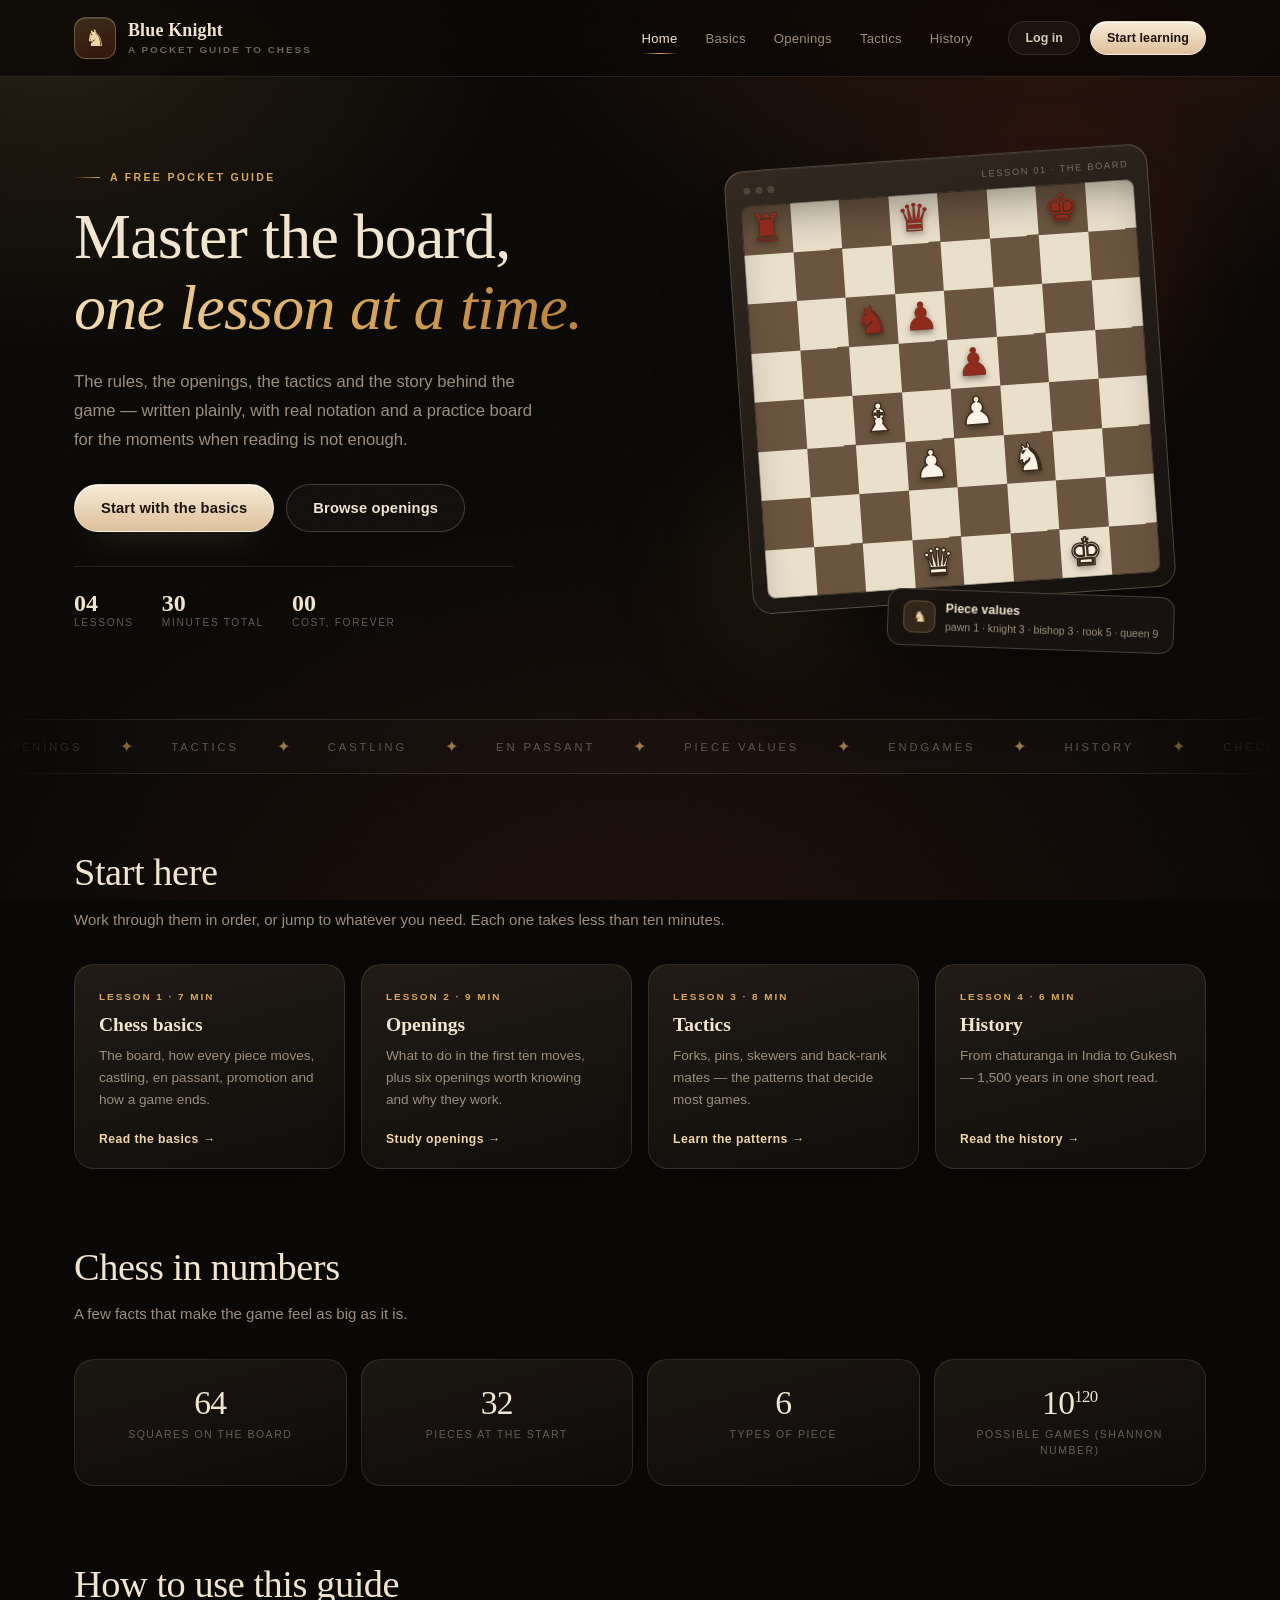
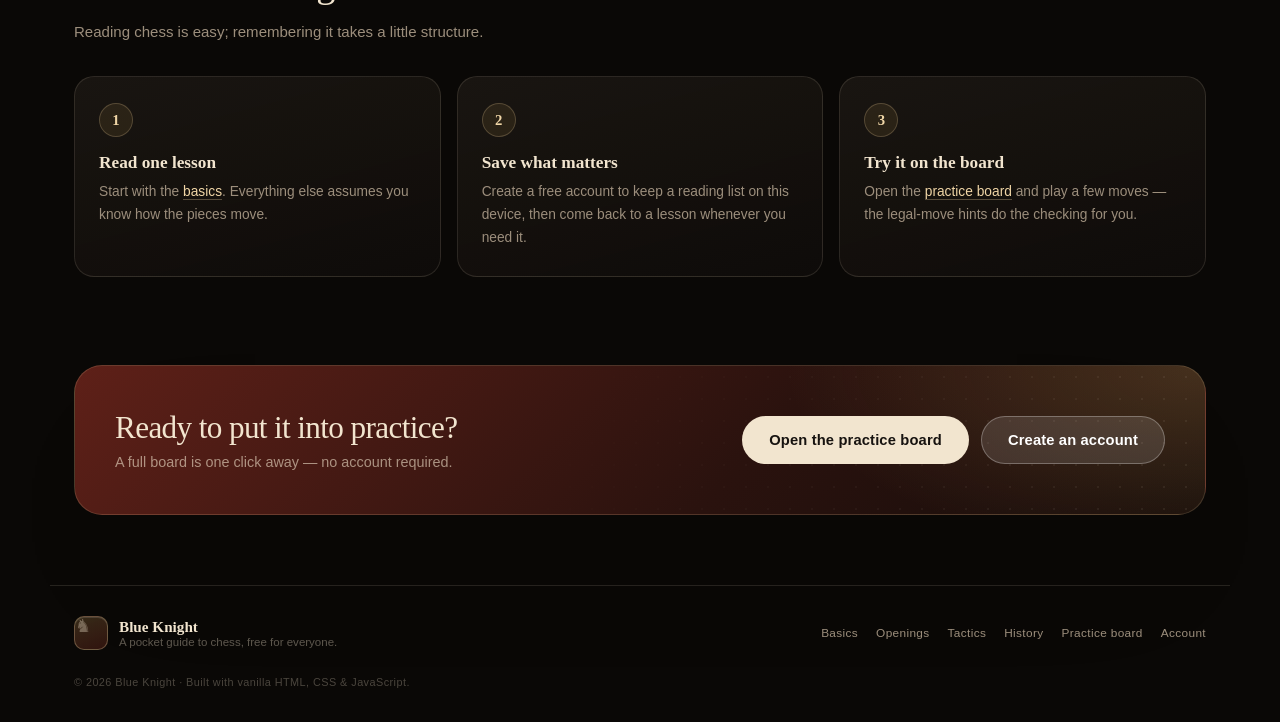
==== commit a6e33fb1: "Fix overlapping text across breakpoints - looser display tracking/leading so headings never collide " ====
--- a/index.html
+++ b/index.html
@@ -104,22 +104,26 @@
 
   <div class="marquee" aria-hidden="true">
     <div class="marquee-track">
-      <span>Openings</span><i>&#10022;</i>
-      <span>Tactics</span><i>&#10022;</i>
-      <span>Castling</span><i>&#10022;</i>
-      <span>En passant</span><i>&#10022;</i>
-      <span>Piece values</span><i>&#10022;</i>
-      <span>Endgames</span><i>&#10022;</i>
-      <span>History</span><i>&#10022;</i>
-      <span>Checkmate</span><i>&#10022;</i>
-      <span>Openings</span><i>&#10022;</i>
-      <span>Tactics</span><i>&#10022;</i>
-      <span>Castling</span><i>&#10022;</i>
-      <span>En passant</span><i>&#10022;</i>
-      <span>Piece values</span><i>&#10022;</i>
-      <span>Endgames</span><i>&#10022;</i>
-      <span>History</span><i>&#10022;</i>
-      <span>Checkmate</span><i>&#10022;</i>
+      <div class="marquee-group">
+        <span>Openings</span><i>&#10022;</i>
+        <span>Tactics</span><i>&#10022;</i>
+        <span>Castling</span><i>&#10022;</i>
+        <span>En passant</span><i>&#10022;</i>
+        <span>Piece values</span><i>&#10022;</i>
+        <span>Endgames</span><i>&#10022;</i>
+        <span>History</span><i>&#10022;</i>
+        <span>Checkmate</span><i>&#10022;</i>
+      </div>
+      <div class="marquee-group" aria-hidden="true">
+        <span>Openings</span><i>&#10022;</i>
+        <span>Tactics</span><i>&#10022;</i>
+        <span>Castling</span><i>&#10022;</i>
+        <span>En passant</span><i>&#10022;</i>
+        <span>Piece values</span><i>&#10022;</i>
+        <span>Endgames</span><i>&#10022;</i>
+        <span>History</span><i>&#10022;</i>
+        <span>Checkmate</span><i>&#10022;</i>
+      </div>
     </div>
   </div>
 
--- a/assets/site.css
+++ b/assets/site.css
@@ -131,8 +131,11 @@
   gap:12px;
   text-decoration:none;
   color:inherit;
-  flex:0 0 auto;
-}
+  flex:0 1 auto;
+  min-width:0;
+}
+
+.brand > span:last-child{ min-width:0; }
 
 .brand-mark{
   width:42px;
@@ -159,6 +162,9 @@
   letter-spacing:.01em;
   line-height:1.1;
   color:var(--cream);
+  white-space:nowrap;
+  overflow:hidden;
+  text-overflow:ellipsis;
 }
 
 .brand-sub{
@@ -210,6 +216,7 @@
   align-items:center;
   gap:10px;
   margin-left:8px;
+  flex:0 0 auto;
 }
 
 .nav-toggle{
@@ -377,15 +384,18 @@
   font-family:var(--font-display);
   font-weight:500;
   font-size:clamp(2.55rem, 5vw, 4.15rem);
-  line-height:1.02;
-  letter-spacing:-.022em;
-  color:var(--cream);
+  line-height:1.07;
+  letter-spacing:-.012em;
+  color:var(--cream);
+  overflow-wrap:break-word;
 }
 
 .hero h1 em{
   display:block;
   font-style:italic;
   font-weight:500;
+  line-height:1.14;
+  padding-bottom:.06em;
   background:linear-gradient(100deg,#F5DFB8 0%,#D9A85C 45%,#B27A38 100%);
   -webkit-background-clip:text;
   background-clip:text;
@@ -470,6 +480,7 @@
   position:relative;
   width:min(100%, 424px);
   z-index:1;
+  margin-bottom:34px;
 }
 
 .board-card{
@@ -523,8 +534,8 @@
   height:12.5%;
   display:grid;
   place-items:center;
-  font-size:36px;
-  font-size:10.8cqw;
+  font-size:34px;
+  font-size:9.8cqw;
   line-height:1;
   font-family:"Segoe UI Symbol","Noto Sans Symbols 2","Apple Symbols","DejaVu Sans",sans-serif;
 }
@@ -541,8 +552,8 @@
 
 .mock-card{
   position:absolute;
-  right:-16px;
-  bottom:-20px;
+  right:-14px;
+  bottom:0;
   z-index:2;
   display:flex;
   align-items:center;
@@ -554,7 +565,7 @@
   backdrop-filter:blur(10px);
   border:1px solid var(--line-strong);
   box-shadow:var(--shadow-md);
-  transform:rotate(2deg);
+  transform:rotate(2deg) translateY(calc(100% - 8px));
 }
 
 .mock-badge{
@@ -570,7 +581,7 @@
   border:1px solid rgba(240,214,166,.24);
 }
 
-.mock-card-text{ display:flex; flex-direction:column; line-height:1.3; }
+.mock-card-text{ display:flex; flex-direction:column; gap:3px; line-height:1.3; }
 .mock-card-text strong{ font-size:.76rem; color:var(--cream); letter-spacing:.01em; }
 .mock-card-text span{ font-size:.66rem; color:var(--muted); }
 
@@ -591,9 +602,15 @@
 .marquee-track{
   display:flex;
   align-items:center;
-  gap:38px;
   width:max-content;
   animation:marquee 34s linear infinite;
+}
+
+.marquee-group{
+  display:flex;
+  align-items:center;
+  gap:38px;
+  padding-right:38px;
 }
 
 .marquee span{
@@ -619,8 +636,8 @@
   font-family:var(--font-display);
   font-weight:500;
   font-size:clamp(1.75rem, 3vw, 2.5rem);
-  letter-spacing:-.02em;
-  line-height:1.1;
+  letter-spacing:-.012em;
+  line-height:1.16;
   color:var(--cream);
 }
 
@@ -744,7 +761,8 @@
   font-family:var(--font-display);
   font-weight:600;
   font-size:1.22rem;
-  letter-spacing:.002em;
+  letter-spacing:0;
+  line-height:1.25;
   color:var(--cream);
 }
 
@@ -1020,9 +1038,10 @@
   font-family:var(--font-display);
   font-weight:500;
   font-size:clamp(2rem, 3.8vw, 3rem);
-  line-height:1.04;
-  letter-spacing:-.028em;
-  color:var(--cream);
+  line-height:1.09;
+  letter-spacing:-.016em;
+  color:var(--cream);
+  overflow-wrap:break-word;
 }
 
 .lesson-lead{
@@ -1090,7 +1109,8 @@
   font-family:var(--font-display);
   font-weight:500;
   font-size:1.62rem;
-  letter-spacing:-.02em;
+  letter-spacing:-.012em;
+  line-height:1.22;
   color:var(--cream);
   scroll-margin-top:100px;
 }
@@ -1504,6 +1524,8 @@
 }
 
 .control input::placeholder{ color:rgba(240,226,204,.24); }
+
+.control.has-toggle input{ padding-right:68px; }
 
 .control input:-webkit-autofill,
 .control input:-webkit-autofill:hover,
@@ -1695,7 +1717,7 @@
   }
   .hero-art{ order:2; }
   .board-stage{ width:min(100%, 370px); }
-  .mock-card{ right:0; bottom:-16px; }
+  .mock-card{ right:0; }
 
   .section{ padding-top:60px; }
 
@@ -1722,7 +1744,7 @@
   .cta-band{ padding:34px 28px; margin-top:68px; }
 }
 
-@media (max-width:860px){
+@media (max-width:1024px){
   .nav{
     position:absolute;
     top:100%;
@@ -1741,10 +1763,14 @@
   .nav.open{ display:flex; }
   .nav a{ padding:12px 14px; }
   .nav-toggle{ display:inline-flex; }
-  .header-inner{ position:relative; min-height:66px; }
+  .header-inner{ position:relative; min-height:70px; }
   .header-actions{ margin-left:auto; }
+}
+
+@media (max-width:860px){
   .brand-sub{ display:none; }
   .auth-name{ max-width:92px; }
+  .auth-visual .visual-mark{ font-size:150px; right:-14px; bottom:-56px; color:rgba(240,226,204,.038); }
 }
 
 @media (max-width:560px){
@@ -1753,13 +1779,20 @@
   .brand-mark{ width:38px; height:38px; border-radius:11px; font-size:21px; }
   .brand-name{ font-size:1rem; }
 
+  .header-actions .btn-primary{ display:none; }
+  .auth-name{ display:none; }
+  .auth-avatar{ width:26px; height:26px; font-size:.64rem; }
+  .auth-logout{ font-size:.66rem; padding:5px 8px; }
+  .nav-toggle{ width:38px; height:38px; }
+  .brand-name{ max-width:52vw; }
+
   .hero{ padding-top:40px; padding-bottom:52px; gap:40px; }
   .hero-actions .btn{ flex:1 1 100%; }
   .hero-stats{ gap:22px; }
 
   .board-stage{ width:100%; max-width:330px; }
-  .mock-piece{ font-size:30px; font-size:10.8cqw; }
-  .mock-card{ left:0; right:auto; bottom:-14px; padding:9px 12px; }
+  .mock-piece{ font-size:28px; font-size:9.8cqw; }
+  .mock-card{ left:0; right:auto; padding:9px 12px; max-width:calc(100% - 8px); }
   .mock-card-text span{ font-size:.62rem; }
 
   .section{ padding-top:48px; }
@@ -1779,6 +1812,15 @@
   .auth-form-wrap{ padding:24px 20px 26px; }
   .auth-visual{ padding:24px 22px; }
   .auth-visual h2{ font-size:1.45rem; }
+  .auth-visual .visual-mark{ font-size:120px; right:-12px; bottom:-52px; color:rgba(240,226,204,.032); }
+
+  /* move lists wrap instead of running off the card */
+  .opening .line{ white-space:pre-wrap; overflow-wrap:anywhere; }
+
+  /* keep the champion tables readable without a sideways swipe */
+  table.data{ font-size:.78rem; }
+  table.data th, table.data td{ padding:9px 10px; }
+  table.data th{ letter-spacing:.09em; }
 
   .auth-link .label-long{ display:none; }
 }
